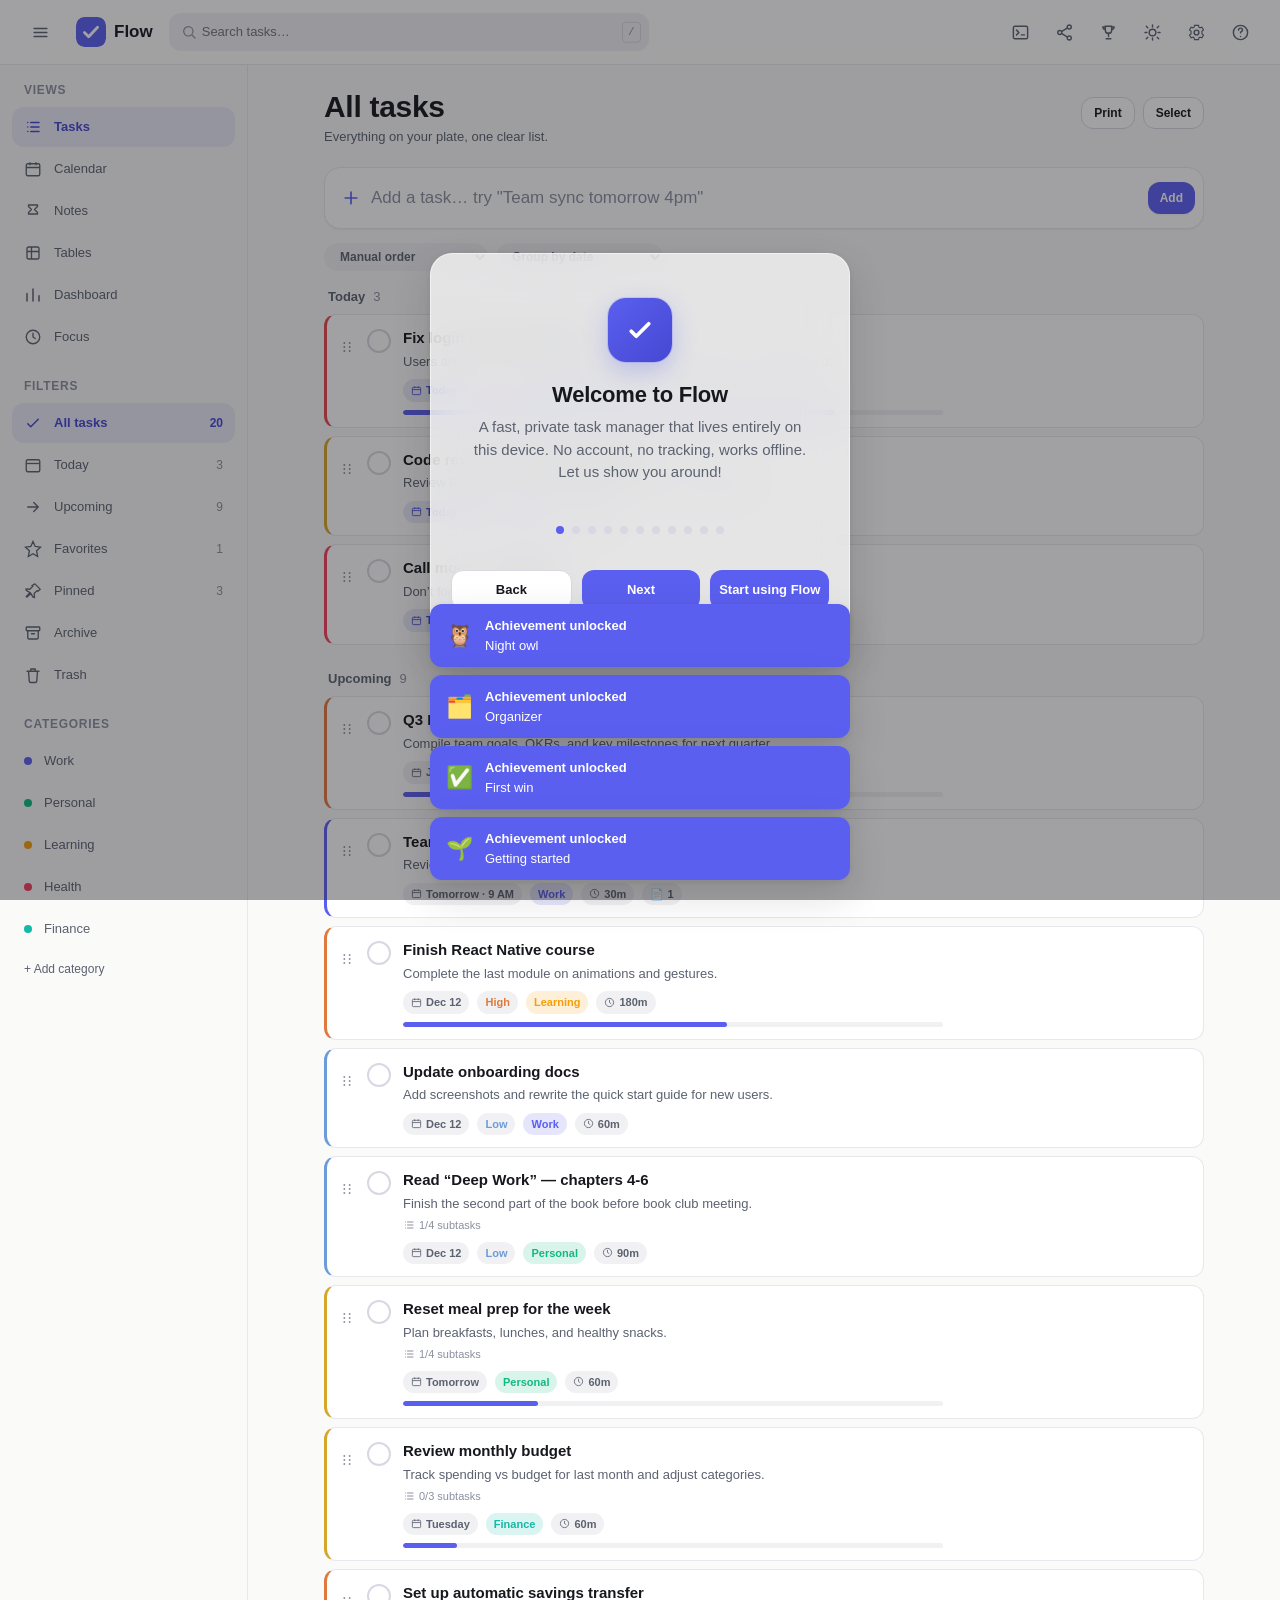
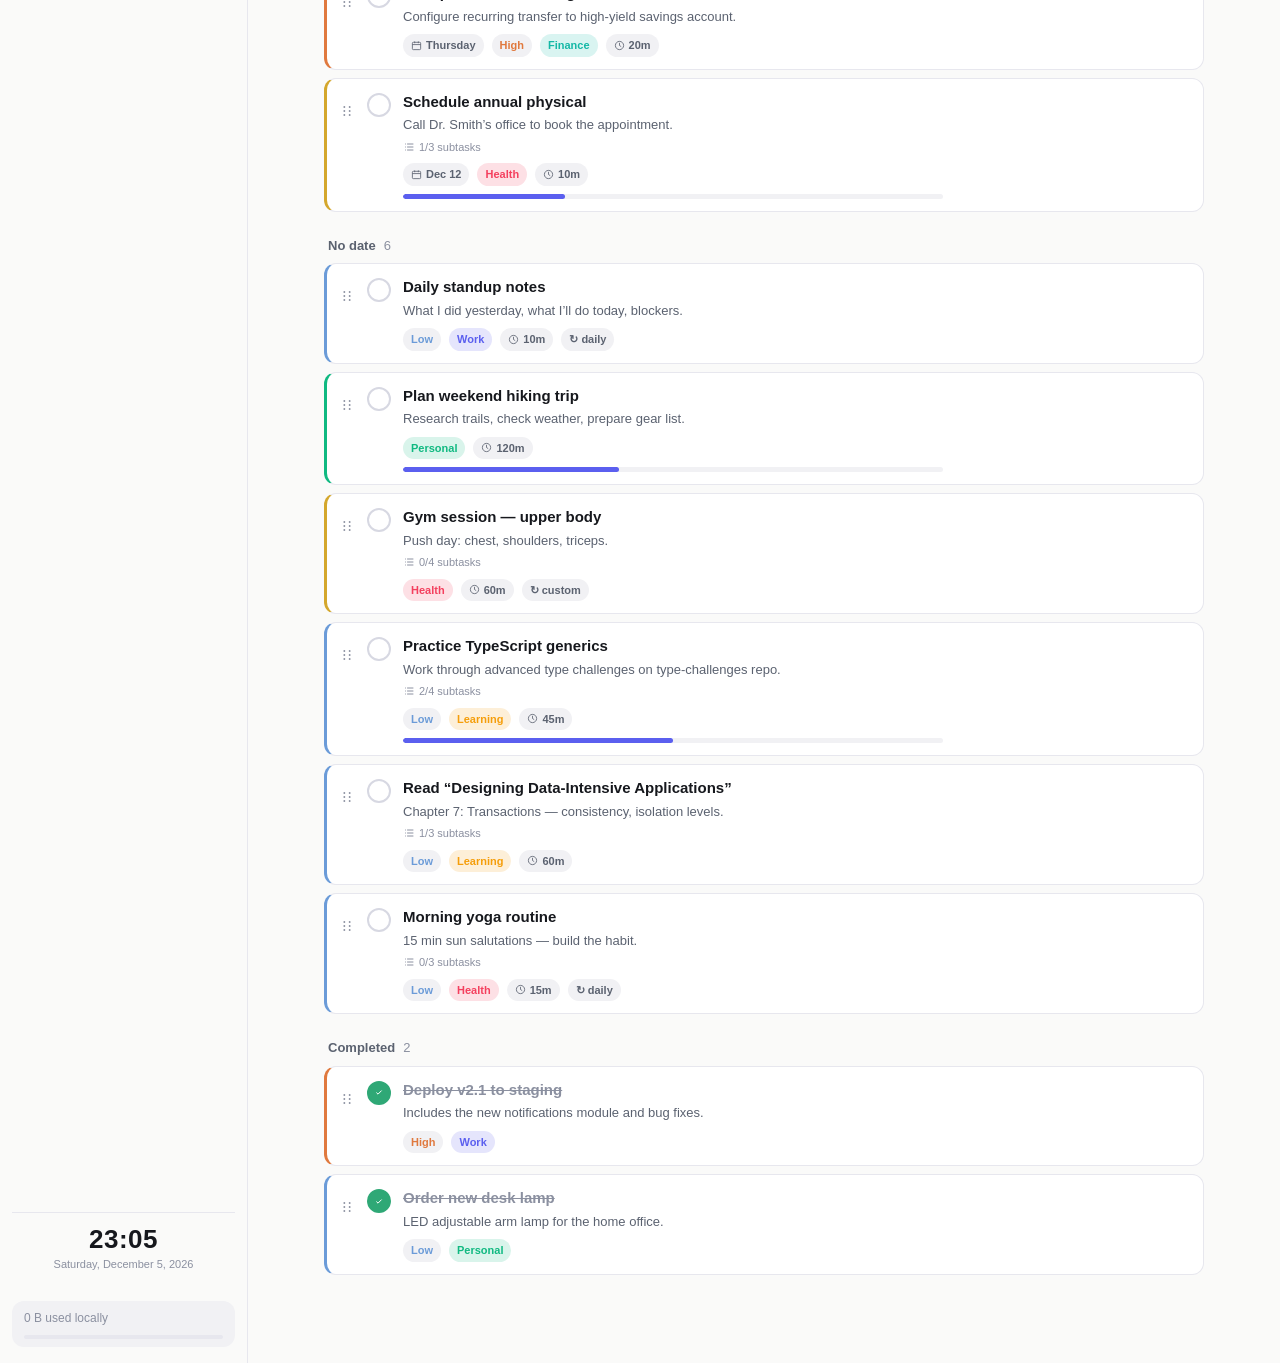
==== index.html @ 50b72130 "Add files via upload" ====
<!DOCTYPE html>
<html lang="en">
<head>
<meta charset="UTF-8">
<meta name="viewport" content="width=device-width, initial-scale=1, viewport-fit=cover">
<title>Flow — Free Task Manager, Calendar &amp; Focus Timer (PWA)</title>
<meta name="description" content="Flow is a free, fast, offline-first to-do list with calendar, Pomodoro focus timer, and productivity analytics. No sign-up, no ads, no tracking — runs entirely in your browser.">
<meta name="keywords" content="to-do list, task manager, productivity app, PWA, offline todo app, calendar app, pomodoro timer, free todo list, task tracker">
<meta name="author" content="Flow">
<meta name="robots" content="index, follow">
<meta name="color-scheme" content="light dark">

<!-- Update these three to your real GitHub Pages URL after deploying -->
<link rel="canonical" href="https://your-username.github.io/flow-todo-app/">
<meta property="og:type" content="website">
<meta property="og:title" content="Flow — Free Task Manager, Calendar &amp; Focus Timer">
<meta property="og:description" content="A free, offline-first to-do list with calendar, focus timer, and analytics. No sign-up, no ads.">
<meta property="og:image" content="https://your-username.github.io/flow-todo-app/icons/og-image.png">
<meta property="og:url" content="https://your-username.github.io/flow-todo-app/">
<meta property="og:site_name" content="Flow">
<meta name="twitter:card" content="summary_large_image">
<meta name="twitter:title" content="Flow — Free Task Manager, Calendar &amp; Focus Timer">
<meta name="twitter:description" content="A free, offline-first to-do list with calendar, focus timer, and analytics. No sign-up, no ads.">
<meta name="twitter:image" content="https://your-username.github.io/flow-todo-app/icons/og-image.png">

<meta name="theme-color" content="#fafaf9">
<link rel="manifest" href="manifest.json">
<link rel="icon" href="icons/favicon.svg" type="image/svg+xml">
<link rel="icon" href="icons/favicon.ico" sizes="any">
<link rel="apple-touch-icon" href="icons/apple-touch-icon.png">
<meta name="apple-mobile-web-app-capable" content="yes">
<meta name="apple-mobile-web-app-status-bar-style" content="default">
<meta name="apple-mobile-web-app-title" content="Flow">
<meta name="mobile-web-app-capable" content="yes">

<script type="application/ld+json">
{
  "@context": "https://schema.org",
  "@type": "SoftwareApplication",
  "name": "Flow",
  "applicationCategory": "ProductivityApplication",
  "operatingSystem": "Any (runs in any modern web browser)",
  "offers": { "@type": "Offer", "price": "0", "priceCurrency": "USD" },
  "description": "A free, offline-first to-do list and productivity app with calendar, Pomodoro focus timer, and analytics dashboard."
}
</script>

<link rel="stylesheet" href="css/variables.css">
<link rel="stylesheet" href="css/base.css">
<link rel="stylesheet" href="css/layout.css">
<link rel="stylesheet" href="css/components.css">
<link rel="stylesheet" href="css/animations.css">
<link rel="stylesheet" href="css/calendar.css">
<link rel="stylesheet" href="css/pomodoro.css">
<link rel="stylesheet" href="css/dashboard.css">
<link rel="stylesheet" href="css/print.css">
<link rel="stylesheet" href="css/notes.css">
<link rel="stylesheet" href="css/tables.css">
</head>
<body>
<a href="#mainContent" class="skip-link">Skip to content</a>
<div id="ariaLiveRegion" class="sr-only" aria-live="polite" aria-atomic="true"></div>
<div id="confettiLayer" class="confetti-layer" aria-hidden="true"></div>

<!-- ============ Welcome screen (first run only) ============ -->
<div id="welcomeScreen" class="modal-overlay" hidden style="align-items:center;">
  <div class="modal modal--sm pop-in" role="dialog" aria-modal="true" aria-labelledby="welcomeTitle">
    <div class="modal__body" style="text-align:center;padding-top:44px;padding-bottom:36px;">
      <div id="tourStepContent">
        <div style="width:64px;height:64px;border-radius:18px;background:linear-gradient(135deg,var(--accent-500),var(--accent-600));margin:0 auto 20px;display:flex;align-items:center;justify-content:center;box-shadow:var(--shadow-glow);">
          <svg width="30" height="30" viewBox="0 0 24 24" fill="none"><path d="M5 13l4 4L19 7" stroke="#fff" stroke-width="3" stroke-linecap="round" stroke-linejoin="round"/></svg>
        </div>
        <h1 id="tourTitle" style="font-size:22px;margin-bottom:8px;">Welcome to Flow</h1>
        <p id="tourDesc" class="text-secondary" style="margin-bottom:26px;max-width:340px;margin-left:auto;margin-right:auto;min-height:40px;">A fast, private task manager that lives entirely on this device — no account, no tracking, works offline.</p>
      </div>
      <div id="tourDots" style="display:flex;gap:8px;justify-content:center;margin-bottom:20px;"></div>
      <div style="display:flex;gap:10px;">
        <button id="tourPrevBtn" class="btn btn-secondary" hidden style="flex:1;">Back</button>
        <button id="tourNextBtn" class="btn btn-primary" style="flex:1;">Next</button>
        <button id="tourFinishBtn" class="btn btn-primary" hidden style="flex:1;">Start using Flow</button>
      </div>
    </div>
  </div>
</div>

<div class="app-shell">
  <header class="app-header">
    <button id="sidebarToggleBtn" class="btn-icon sidebar-toggle-btn" aria-label="Open menu">
      <svg viewBox="0 0 24 24" fill="none"><path d="M4 7h16M4 12h16M4 17h16" stroke="currentColor" stroke-width="2" stroke-linecap="round"/></svg>
    </button>
    <div class="app-header__brand">
      <svg class="app-header__brand-mark" viewBox="0 0 32 32" fill="none" aria-hidden="true">
        <defs><linearGradient id="brandGrad" x1="0" y1="0" x2="32" y2="32"><stop offset="0" stop-color="var(--accent-500)"/><stop offset="1" stop-color="var(--accent-600)"/></linearGradient></defs>
        <rect width="32" height="32" rx="9" fill="url(#brandGrad)"/>
        <path d="M9 16.5l4.5 4.5L23 11" stroke="#fff" stroke-width="3" stroke-linecap="round" stroke-linejoin="round"/>
      </svg>
      <span class="app-header__brand-name">Flow</span>
    </div>
    <div class="app-header__search">
      <svg viewBox="0 0 24 24" fill="none"><circle cx="11" cy="11" r="7" stroke="currentColor" stroke-width="1.8"/><path d="M21 21l-4.3-4.3" stroke="currentColor" stroke-width="1.8" stroke-linecap="round"/></svg>
      <input id="taskSearchInput" type="search" placeholder="Search tasks…" aria-label="Search tasks">
      <kbd>/</kbd>
    </div>
    <div class="app-header__actions">
      <button id="commandPaletteTrigger" class="btn-icon" aria-label="Command palette">
        <svg viewBox="0 0 24 24" fill="none"><rect x="3" y="4" width="18" height="16" rx="2" stroke="currentColor" stroke-width="1.8"/><path d="M7 9l3 3-3 3M13 15h4" stroke="currentColor" stroke-width="1.8" stroke-linecap="round" stroke-linejoin="round"/></svg>
      </button>
      <button id="shareTriggerBtn" class="btn-icon" aria-label="Share Flow">
        <svg viewBox="0 0 24 24" fill="none"><circle cx="18" cy="5" r="2.5" stroke="currentColor" stroke-width="1.8"/><circle cx="6" cy="12" r="2.5" stroke="currentColor" stroke-width="1.8"/><circle cx="18" cy="19" r="2.5" stroke="currentColor" stroke-width="1.8"/><path d="M8.2 10.8l7.6-4.6M8.2 13.2l7.6 4.6" stroke="currentColor" stroke-width="1.8"/></svg>
      </button>
      <button id="achievementsTriggerBtn" class="btn-icon" aria-label="Achievements">
        <svg viewBox="0 0 24 24" fill="none"><path d="M8 4h8v5a4 4 0 01-8 0V4z" stroke="currentColor" stroke-width="1.8"/><path d="M8 5H5a3 3 0 003 3M16 5h3a3 3 0 01-3 3M9 20h6M12 13v4" stroke="currentColor" stroke-width="1.8" stroke-linecap="round"/></svg>
      </button>
      <button id="themeToggleBtn" class="btn-icon" aria-label="Toggle theme">
        <svg viewBox="0 0 24 24" fill="none"><circle cx="12" cy="12" r="4.2" stroke="currentColor" stroke-width="1.8"/><path d="M12 2.5v2.5M12 19v2.5M4.2 4.2l1.8 1.8M18 18l1.8 1.8M2.5 12H5M19 12h2.5M4.2 19.8L6 18M18 6l1.8-1.8" stroke="currentColor" stroke-width="1.8" stroke-linecap="round"/></svg>
      </button>
      <button id="settingsTriggerBtn" class="btn-icon" aria-label="Settings">
        <svg viewBox="0 0 24 24" fill="none"><circle cx="12" cy="12" r="3" stroke="currentColor" stroke-width="1.8"/><path d="M19 12a7 7 0 00-.2-1.6l2-1.6-2-3.4-2.4.7a7 7 0 00-1.4-.8L14.6 3H9.4l-.4 2.3a7 7 0 00-1.4.8l-2.4-.7-2 3.4 2 1.6a7 7 0 000 3.2l-2 1.6 2 3.4 2.4-.7c.4.3.9.6 1.4.8l.4 2.3h5.2l.4-2.3c.5-.2 1-.5 1.4-.8l2.4.7 2-3.4-2-1.6c.1-.5.2-1 .2-1.6z" stroke="currentColor" stroke-width="1.4"/></svg>
      </button>
      <button id="helpTriggerBtn" class="btn-icon" aria-label="Help">
        <svg viewBox="0 0 24 24" fill="none"><circle cx="12" cy="12" r="9" stroke="currentColor" stroke-width="1.8"/><path d="M9.5 9a2.5 2.5 0 015 0c0 1.5-2.5 1.8-2.5 3.5M12 17h.01" stroke="currentColor" stroke-width="1.8" stroke-linecap="round"/></svg>
      </button>
    </div>
  </header>

  <div class="app-body">
    <div id="sidebarScrim" class="sidebar-scrim"></div>
    <aside id="appSidebar" class="app-sidebar" aria-label="Main navigation">
      <div>
        <div class="sidebar-section__title">Views</div>
        <nav class="sidebar-nav">
          <button class="sidebar-link is-active" data-view="tasks"><svg viewBox="0 0 24 24" fill="none"><path d="M9 6h11M9 12h11M9 18h11M5 6h.01M5 12h.01M5 18h.01" stroke="currentColor" stroke-width="2" stroke-linecap="round"/></svg>Tasks</button>
          <button class="sidebar-link" data-view="calendar"><svg viewBox="0 0 24 24" fill="none"><rect x="3" y="5" width="18" height="16" rx="2" stroke="currentColor" stroke-width="1.8"/><path d="M8 3v4M16 3v4M3 10h18" stroke="currentColor" stroke-width="1.8"/></svg>Calendar</button>
          <button class="sidebar-link" data-view="notes"><svg viewBox="0 0 24 24" fill="none"><path d="M6 4h12v2l-4 4 4 4v2H6v-2l4-4-4-4V4z" stroke="currentColor" stroke-width="1.8" stroke-linecap="round" stroke-linejoin="round"/></svg>Notes</button>
          <button class="sidebar-link" data-view="tables"><svg viewBox="0 0 24 24" fill="none"><rect x="4" y="4" width="16" height="16" rx="2" stroke="currentColor" stroke-width="1.8"/><path d="M4 10h16M10 4v16" stroke="currentColor" stroke-width="1.8"/></svg>Tables</button>
          <button class="sidebar-link" data-view="dashboard"><svg viewBox="0 0 24 24" fill="none"><path d="M4 20V10M12 20V4M20 20v-7" stroke="currentColor" stroke-width="2" stroke-linecap="round"/></svg>Dashboard</button>
          <button class="sidebar-link" data-view="focus"><svg viewBox="0 0 24 24" fill="none"><circle cx="12" cy="12" r="9" stroke="currentColor" stroke-width="1.8"/><path d="M12 7v5l3 2" stroke="currentColor" stroke-width="1.8" stroke-linecap="round"/></svg>Focus</button>
        </nav>
      </div>
      <div>
        <div class="sidebar-section__title">Filters</div>
        <nav class="sidebar-nav">
          <button class="sidebar-link is-active" data-filter="all"><svg viewBox="0 0 24 24" fill="none"><path d="M5 13l4 4L19 7" stroke="currentColor" stroke-width="2" stroke-linecap="round" stroke-linejoin="round"/></svg>All tasks<span class="count"></span></button>
          <button class="sidebar-link" data-filter="today"><svg viewBox="0 0 24 24" fill="none"><rect x="3" y="5" width="18" height="16" rx="2" stroke="currentColor" stroke-width="1.8"/><path d="M3 10h18" stroke="currentColor" stroke-width="1.8"/></svg>Today<span class="count"></span></button>
          <button class="sidebar-link" data-filter="upcoming"><svg viewBox="0 0 24 24" fill="none"><path d="M5 12h14M13 6l6 6-6 6" stroke="currentColor" stroke-width="1.8" stroke-linecap="round" stroke-linejoin="round"/></svg>Upcoming<span class="count"></span></button>
          <button class="sidebar-link" data-filter="favorites"><svg viewBox="0 0 24 24" fill="none" stroke="currentColor" stroke-width="1.8"><path d="M12 2l2.9 6.6L22 9.6l-5.2 4.8L18.2 22 12 18.3 5.8 22 7.2 14.4 2 9.6l7.1-1z"/></svg>Favorites<span class="count"></span></button>
          <button class="sidebar-link" data-filter="pinned"><svg viewBox="0 0 24 24" fill="none" stroke="currentColor" stroke-width="1.8"><path d="M14.5 2.5l7 7-3 3-1-1-4 4 .5 5-2-.3-3-5-5 5-1-1 5-5-5-3-.3-2 5 .5 4-4-1-1z"/></svg>Pinned<span class="count"></span></button>
          <button class="sidebar-link" data-filter="archive"><svg viewBox="0 0 24 24" fill="none"><rect x="3" y="4" width="18" height="5" rx="1" stroke="currentColor" stroke-width="1.8"/><path d="M5 9v9a2 2 0 002 2h10a2 2 0 002-2V9M10 13h4" stroke="currentColor" stroke-width="1.8" stroke-linecap="round"/></svg>Archive<span class="count"></span></button>
          <button class="sidebar-link" data-filter="trash"><svg viewBox="0 0 24 24" fill="none"><path d="M4 7h16M9 7V4h6v3M6 7l1 13a2 2 0 002 2h6a2 2 0 002-2l1-13" stroke="currentColor" stroke-width="1.8" stroke-linecap="round" stroke-linejoin="round"/></svg>Trash<span class="count"></span></button>
        </nav>
      </div>
      <div>
        <div class="sidebar-section__title">Categories</div>
        <nav id="sidebarCategoryList" class="sidebar-nav"></nav>
        <button id="sidebarAddCategoryBtn" class="sidebar-link sidebar-link--add" style="font-size:12px;gap:4px;justify-content:center;" type="button">+ Add category</button>
      </div>
      <div class="sidebar-datetime">
        <div class="sidebar-datetime__time" id="sidebarClock">00:00</div>
        <div class="sidebar-datetime__date" id="sidebarDate">Loading…</div>
      </div>
      <div class="sidebar-storage">
        <div id="sidebarStorageLabel">0 KB used locally</div>
        <div class="sidebar-storage__bar"><span id="sidebarStorageBar" style="width:0%"></span></div>
      </div>
    </aside>

    <main id="mainContent" class="app-main">
      <section id="view-tasks" class="view">
        <div class="view-header">
          <div><h1 id="tasksViewTitle">All tasks</h1><p>Everything on your plate, one clear list.</p></div>
          <div class="flex-row">
            <button id="printBtn" class="btn btn-secondary btn-sm">Print</button>
            <button id="selectModeBtn" class="btn btn-secondary btn-sm">Select</button>
          </div>
        </div>

        <div class="quick-add">
          <svg class="quick-add__icon" viewBox="0 0 24 24" fill="none"><path d="M12 5v14M5 12h14" stroke="currentColor" stroke-width="2" stroke-linecap="round"/></svg>
          <input id="quickAddInput" type="text" placeholder='Add a task… try "Team sync tomorrow 4pm"' aria-label="Quick add a task">
          <button id="quickAddBtn" class="btn btn-primary btn-sm">Add</button>
        </div>
        <div id="quickAddHint" class="quick-add-hint" aria-live="polite"></div>

        <div id="bulkBar" class="bulk-bar" hidden>
          <span id="bulkCount">0 selected</span>
          <button id="bulkCompleteBtn" class="btn-ghost btn-sm">Complete</button>
          <select id="bulkMoveSelect" class="select-native" aria-label="Move selected to category"><option value="">Move to…</option></select>
          <button id="bulkDeleteBtn" class="btn-ghost btn-sm">Delete</button>
          <button id="bulkCancelBtn" class="btn-ghost btn-sm" style="margin-left:auto;">Cancel</button>
        </div>

        <div class="toolbar">
          <select id="sortSelect" class="select-native" aria-label="Sort tasks">
            <option value="manual">Manual order</option>
            <option value="date">Due date</option>
            <option value="name">Name</option>
            <option value="priority">Priority</option>
            <option value="progress">Progress</option>
            <option value="category">Category</option>
            <option value="created">Recently created</option>
            <option value="modified">Recently modified</option>
          </select>
          <select id="groupBySelect" class="select-native" aria-label="Group tasks">
            <option value="date">Group by date</option>
            <option value="category">Group by category</option>
          </select>
        </div>

        <div id="taskListContainer" aria-live="polite"></div>
      </section>

      <section id="view-calendar" class="view" hidden data-print-title="Calendar">
        <div class="view-header"><div><h1>Calendar</h1><p>Click any day to add a task, or drag a task to reschedule it.</p></div></div>
        <div class="cal-toolbar">
          <div class="flex-row cal-nav">
            <button id="calPrevBtn" class="btn-icon" aria-label="Previous"><svg viewBox="0 0 24 24" fill="none"><path d="M15 6l-6 6 6 6" stroke="currentColor" stroke-width="2" stroke-linecap="round" stroke-linejoin="round"/></svg></button>
            <button id="calTodayBtn" class="btn btn-secondary btn-sm">Today</button>
            <button id="calNextBtn" class="btn-icon" aria-label="Next"><svg viewBox="0 0 24 24" fill="none"><path d="M9 6l6 6-6 6" stroke="currentColor" stroke-width="2" stroke-linecap="round" stroke-linejoin="round"/></svg></button>
          </div>
          <div id="calToolbarTitle" class="cal-toolbar__title"></div>
          <div class="tabs" role="tablist" aria-label="Calendar view" style="margin-left:auto;">
            <button class="tab-btn is-active" data-cal-mode="month" role="tab">Month</button>
            <button class="tab-btn" data-cal-mode="week" role="tab">Week</button>
            <button class="tab-btn" data-cal-mode="agenda" role="tab">Agenda</button>
          </div>
        </div>
        <div id="calendarGrid"></div>
      </section>

      <section id="view-dashboard" class="view" hidden data-print-title="Dashboard">
        <div class="view-header"><div><h1>Dashboard</h1><p>Your productivity, at a glance.</p></div></div>
        <div class="streak-card">
          <svg class="streak-card__flame" viewBox="0 0 24 24" fill="none" stroke="#fff" stroke-width="1.6"><path d="M12 2s5 5 5 10a5 5 0 01-10 0c0-2 1-3 2-4 0 1 1 2 2 1-1-3 0-5 1-7z"/></svg>
          <div><div id="streakCurrentValue" class="streak-card__value">0</div><div class="streak-card__label">day streak</div></div>
          <div class="streak-card__best">Best<strong id="streakBestValue">0</strong></div>
        </div>
        <div id="quoteCard" class="quote-card"></div>
        <details style="margin-bottom:20px;">
          <summary style="cursor:pointer;font-size:13px;font-weight:700;color:var(--color-text-secondary);">My favorite quotes</summary>
          <div id="quoteFavoritesList" style="margin-top:10px;"></div>
        </details>
        <div id="statGrid" class="stat-grid"></div>
        <div class="dash-grid">
          <div>
            <div class="chart-card"><div class="chart-card__head"><h3>This week</h3></div><div id="weeklyBarChart" class="bar-chart"></div></div>
            <div class="chart-card"><div class="chart-card__head"><h3>Priority breakdown</h3></div><div id="priorityBars"></div></div>
          </div>
          <div>
            <div class="chart-card"><div class="chart-card__head"><h3>By category</h3></div><div id="categoryDonutWrap" class="donut-wrap"></div></div>
          </div>
        </div>
      </section>

      <section id="view-notes" class="view" hidden data-print-title="Notes">
        <div class="view-header">
          <div><h1>Notes</h1><p>Write freely, format your thoughts.</p></div>
          <button id="notesAddBtn" class="btn btn-primary btn-sm"><svg viewBox="0 0 24 24" fill="none" width="14" height="14"><path d="M12 5v14M5 12h14" stroke="currentColor" stroke-width="2.4" stroke-linecap="round"/></svg> Add note</button>
        </div>
        <div class="notes-mobile-bar">
          <button id="notesBackBtn"><svg viewBox="0 0 24 24" fill="none"><path d="M15 6l-6 6 6 6" stroke="currentColor" stroke-width="2" stroke-linecap="round" stroke-linejoin="round"/></svg> All notes</button>
        </div>
        <div id="notesContainer" class="notes-layout">
          <div id="notesList" class="notes-list"></div>
          <div id="notesEditor" class="notes-editor"></div>
          <div id="notesEmpty" class="notes-empty">
            <svg viewBox="0 0 24 24" fill="none"><path d="M6 4h12v2l-4 4 4 4v2H6v-2l4-4-4-4V4z" stroke="currentColor" stroke-width="1.8" stroke-linecap="round" stroke-linejoin="round"/></svg>
            <h3>No notes yet</h3>
            <p>Tap the Add note button to create your first note.</p>
          </div>
        </div>
      </section>

      <section id="view-tables" class="view" hidden data-print-title="Tables">
        <div class="view-header">
          <div><h1>Tables</h1><p>Organize data in editable tables.</p></div>
          <button id="tablesAddBtn" class="btn btn-primary btn-sm"><svg viewBox="0 0 24 24" fill="none" width="14" height="14"><path d="M12 5v14M5 12h14" stroke="currentColor" stroke-width="2.4" stroke-linecap="round"/></svg> Add table</button>
        </div>
        <div class="tables-mobile-bar">
          <button id="tablesBackBtn"><svg viewBox="0 0 24 24" fill="none"><path d="M15 6l-6 6 6 6" stroke="currentColor" stroke-width="2" stroke-linecap="round" stroke-linejoin="round"/></svg> All tables</button>
        </div>
        <div id="tablesContainer" class="tables-layout">
          <div id="tablesList" class="tables-list"></div>
          <div id="tablesEditor" class="tables-editor"></div>
          <div id="tablesEmpty" class="tables-empty">
            <svg viewBox="0 0 24 24" fill="none"><rect x="4" y="4" width="16" height="16" rx="2" stroke="currentColor" stroke-width="1.8"/><path d="M4 10h16M10 4v16" stroke="currentColor" stroke-width="1.8"/></svg>
            <h3>No tables yet</h3>
            <p>Tap the Add table button to create your first table.</p>
          </div>
        </div>
      </section>

      <section id="view-focus" class="view" hidden data-print-title="Focus timer">
        <div class="view-header">
          <div><h1>Focus timer</h1><p>Deep work, then a proper break.</p></div>
          <button id="focusFullscreenBtn" class="btn btn-secondary btn-sm">Distraction-free</button>
        </div>
        <div class="focus-layout">
          <div class="focus-mode-tabs" id="focusSessionDots" style="display:flex;"></div>
          <div id="focusRingWrap" class="focus-ring-wrap">
            <svg viewBox="0 0 200 200">
              <circle id="focusRingTrack" class="focus-ring-track" cx="100" cy="100" r="90"/>
              <circle id="focusRingProgress" class="focus-ring-progress" cx="100" cy="100" r="90"/>
            </svg>
            <div class="focus-ring-center">
              <div id="timerDigits" class="timer-digits num">25:00</div>
              <div id="timerLabel" class="timer-label">Focus</div>
            </div>
          </div>
          <div class="focus-controls">
            <button id="timerResetBtn" class="btn-icon" aria-label="Reset timer"><svg viewBox="0 0 24 24" fill="none"><path d="M4 12a8 8 0 0114-5.3M20 12a8 8 0 01-14 5.3" stroke="currentColor" stroke-width="1.8" stroke-linecap="round"/><path d="M18 3v4h-4M6 21v-4h4" stroke="currentColor" stroke-width="1.8" stroke-linecap="round" stroke-linejoin="round"/></svg></button>
            <button id="timerToggleBtn" class="btn-icon btn-icon--primary" aria-label="Start timer"><svg viewBox="0 0 24 24" fill="currentColor"><path d="M8 5v14l11-7z"/></svg></button>
            <button id="timerSkipBtn" class="btn-icon" aria-label="Skip to next"><svg viewBox="0 0 24 24" fill="none"><path d="M6 5l10 7-10 7V5zM18 5v14" stroke="currentColor" stroke-width="1.8" stroke-linejoin="round"/></svg></button>
          </div>
          <select id="focusTaskLinkSelect" class="select-native" aria-label="Link focus session to a task" style="max-width:280px;"></select>
          <p id="focusCurrentTask" class="focus-current-task"></p>
          <div class="focus-stats-grid">
            <div class="focus-stat"><div id="focusStatToday" class="num">0m</div><div class="label">TODAY</div></div>
            <div class="focus-stat"><div id="focusStatWeek" class="num">0m</div><div class="label">THIS WEEK</div></div>
            <div class="focus-stat"><div id="focusStatMonth" class="num">0m</div><div class="label">THIS MONTH</div></div>
          </div>

          <div class="focus-daily-goal">
            <div class="focus-daily-goal__header">
              <span>Today's focus goal</span>
              <span id="focusDailyGoalText" class="num">0m / 2h</span>
            </div>
            <div class="focus-daily-goal__track">
              <div id="focusDailyGoalFill" class="focus-daily-goal__fill" style="width:0%"></div>
            </div>
          </div>

          <div id="focusRecentSessions" class="focus-recent-sessions">
            <div class="focus-recent-sessions__title">Recent sessions</div>
          </div>
        </div>
      </section>
    </main>
  </div>

  <nav class="mobile-tabbar" aria-label="Primary">
    <div class="mobile-tabbar__list">
      <button class="mobile-tabbar__btn is-active" data-view="tasks"><svg viewBox="0 0 24 24" fill="none"><path d="M9 6h11M9 12h11M9 18h11M5 6h.01M5 12h.01M5 18h.01" stroke="currentColor" stroke-width="2" stroke-linecap="round"/></svg>Tasks</button>
      <button class="mobile-tabbar__btn" data-view="calendar"><svg viewBox="0 0 24 24" fill="none"><rect x="3" y="5" width="18" height="16" rx="2" stroke="currentColor" stroke-width="1.8"/><path d="M8 3v4M16 3v4M3 10h18" stroke="currentColor" stroke-width="1.8"/></svg>Calendar</button>
      <button class="mobile-tabbar__btn" data-view="notes"><svg viewBox="0 0 24 24" fill="none"><path d="M6 4h12v2l-4 4 4 4v2H6v-2l4-4-4-4V4z" stroke="currentColor" stroke-width="1.8" stroke-linecap="round" stroke-linejoin="round"/></svg>Notes</button>
      <button class="mobile-tabbar__btn" data-view="tables"><svg viewBox="0 0 24 24" fill="none"><rect x="4" y="4" width="16" height="16" rx="2" stroke="currentColor" stroke-width="1.8"/><path d="M4 10h16M10 4v16" stroke="currentColor" stroke-width="1.8"/></svg>Tables</button>
      <button class="mobile-tabbar__btn" data-view="focus"><svg viewBox="0 0 24 24" fill="none"><circle cx="12" cy="12" r="9" stroke="currentColor" stroke-width="1.8"/><path d="M12 7v5l3 2" stroke="currentColor" stroke-width="1.8" stroke-linecap="round"/></svg>Focus</button>
      <button class="mobile-tabbar__btn" data-view="dashboard"><svg viewBox="0 0 24 24" fill="none"><path d="M4 20V10M12 20V4M20 20v-7" stroke="currentColor" stroke-width="2" stroke-linecap="round"/></svg>Stats</button>
    </div>
  </nav>
</div>

<button id="addTaskFab" class="btn btn-primary fab" aria-label="Add task">
  <svg width="24" height="24" viewBox="0 0 24 24" fill="none"><path d="M12 5v14M5 12h14" stroke="currentColor" stroke-width="2.4" stroke-linecap="round"/></svg>
</button>

<!-- ============ Task add/edit modal ============ -->
<div id="taskModal" class="modal-overlay" aria-hidden="true">
  <div class="modal modal--lg" role="dialog" aria-modal="true" aria-labelledby="taskModalTitle">
    <div class="modal__handle"></div>
    <div class="modal__header">
      <h2 id="taskModalTitle">New task</h2>
      <div style="display:flex;gap:4px;align-items:center;">
        <button id="taskGoNoteBtn" class="btn btn-ghost btn-sm" hidden title="Go to linked note" style="gap:4px;"><svg viewBox="0 0 24 24" fill="none" width="14" height="14"><path d="M10 6H6a2 2 0 00-2 2v10a2 2 0 002 2h10a2 2 0 002-2v-4M14 4h6v6M10 14l10-10" stroke="currentColor" stroke-width="1.8" stroke-linecap="round" stroke-linejoin="round"/></svg> Note</button>
        <button id="taskPreviewBtn" class="btn btn-ghost btn-sm" title="Preview task" style="gap:4px;"><svg viewBox="0 0 24 24" fill="none" width="14" height="14"><path d="M4 12s1.5-6 8-6 8 6 8 6-1.5 6-8 6-8-6-8-6z" stroke="currentColor" stroke-width="1.8"/><circle cx="12" cy="12" r="2.5" stroke="currentColor" stroke-width="1.8"/></svg> Preview</button>
        <button id="taskModalCloseBtn" class="btn-icon" aria-label="Close"><svg viewBox="0 0 24 24" fill="none"><path d="M6 6l12 12M18 6L6 18" stroke="currentColor" stroke-width="2.2" stroke-linecap="round"/></svg></button>
      </div>
    </div>
    <div class="modal__body">
      <div class="task-preview-panel" id="taskPreviewPanel" hidden>
        <div class="task-preview-panel__header">
          <span class="task-preview-panel__title" id="taskPreviewPanelTitle"></span>
          <button type="button" class="btn btn-ghost btn-sm" id="taskPreviewBackBtn" style="gap:4px;"><svg viewBox="0 0 24 24" fill="none" width="14" height="14"><path d="M19 12H5M12 19l-7-7 7-7" stroke="currentColor" stroke-width="1.8" stroke-linecap="round" stroke-linejoin="round"/></svg> Back to edit</button>
        </div>
        <div class="task-preview-panel__body" id="taskPreviewPanelBody"></div>
      </div>
      <div class="task-modal-fields" id="taskModalFields">
      <div class="field">
        <label for="taskTitleInput">Title</label>
        <input id="taskTitleInput" class="input" type="text" placeholder="What needs doing?">
      </div>
      <div class="field">
        <label for="taskDescInput">Description</label>
        <textarea id="taskDescInput" class="textarea" placeholder="Optional short description" style="min-height:56px;"></textarea>
      </div>
      <div class="field">
        <label>Priority</label>
        <div class="priority-picker">
          <button type="button" class="priority-pill" data-p="low">Low</button>
          <button type="button" class="priority-pill is-selected" data-p="medium">Medium</button>
          <button type="button" class="priority-pill" data-p="high">High</button>
          <button type="button" class="priority-pill" data-p="urgent">Urgent</button>
        </div>
      </div>
      <div class="field-row">
        <div class="field"><label for="taskDueDateInput">Due date</label><input id="taskDueDateInput" class="input" type="date"></div>
        <div class="field"><label for="taskDueTimeInput">Due time</label><input id="taskDueTimeInput" class="input" type="time"></div>
      </div>
      <div class="field-row">
        <div class="field"><label for="taskCategorySelect">Category</label><select id="taskCategorySelect" class="select"></select></div>
        <div class="field"><label for="taskDurationInput">Est. duration (min)</label><input id="taskDurationInput" class="input" type="number" min="0" step="5" placeholder="30"></div>
      </div>
      <div class="field">
        <label for="taskTagsInput">Tags <span class="text-tertiary">(comma separated)</span></label>
        <input id="taskTagsInput" class="input" type="text" placeholder="urgent, client-x">
      </div>
      <div class="field">
        <label for="taskProgressInput">Progress <span id="taskProgressValue" class="num">0%</span></label>
        <input id="taskProgressInput" type="range" min="0" max="100" step="5" value="0">
      </div>
      <div class="field">
        <label>Color tag <span class="text-tertiary">(overrides priority color on the card)</span></label>
        <div class="swatch-row">
          <button type="button" class="swatch is-selected" data-color="" aria-label="No color" style="background:var(--color-surface-sunken);border:1px solid var(--color-border-strong);"></button>
          <button type="button" class="swatch" data-color="#5b5fef" aria-label="Indigo" style="background:#5b5fef;"></button>
          <button type="button" class="swatch" data-color="#3b82f6" aria-label="Blue" style="background:#3b82f6;"></button>
          <button type="button" class="swatch" data-color="#10b981" aria-label="Emerald" style="background:#10b981;"></button>
          <button type="button" class="swatch" data-color="#f59e0b" aria-label="Amber" style="background:#f59e0b;"></button>
          <button type="button" class="swatch" data-color="#f43f5e" aria-label="Rose" style="background:#f43f5e;"></button>
          <button type="button" class="swatch" data-color="#8b5cf6" aria-label="Violet" style="background:#8b5cf6;"></button>
        </div>
      </div>
      <div class="field">
        <label for="taskDependsSelect">Depends on <span class="text-tertiary">(blocks nothing yet, just tracked)</span></label>
        <select id="taskDependsSelect" class="select"></select>
      </div>
      <div class="field">
        <label for="taskRecurrenceSelect">Repeat</label>
        <select id="taskRecurrenceSelect" class="select">
          <option value="none">Does not repeat</option>
          <option value="daily">Daily</option>
          <option value="weekly">Weekly</option>
          <option value="monthly">Monthly</option>
          <option value="custom">Custom days</option>
        </select>
        <div id="taskRecurrenceCustomDays" class="flex-row" hidden style="flex-wrap:wrap;margin-top:10px;gap:12px;">
          <label class="checkbox-row"><input type="checkbox" value="1">Mon</label>
          <label class="checkbox-row"><input type="checkbox" value="2">Tue</label>
          <label class="checkbox-row"><input type="checkbox" value="3">Wed</label>
          <label class="checkbox-row"><input type="checkbox" value="4">Thu</label>
          <label class="checkbox-row"><input type="checkbox" value="5">Fri</label>
          <label class="checkbox-row"><input type="checkbox" value="6">Sat</label>
          <label class="checkbox-row"><input type="checkbox" value="0">Sun</label>
        </div>
      </div>
      <div class="field">
        <label>Subtasks</label>
        <div id="subtaskList" class="subtask-list"></div>
        <button type="button" id="addSubtaskBtn" class="btn btn-secondary btn-sm" style="margin-top:8px;align-self:flex-start;">+ Add subtask</button>
      </div>
      <div class="field">
        <label for="taskNotesInput">Notes <span class="text-tertiary">(markdown: **bold**, *italic*, links, - lists)</span></label>
        <textarea id="taskNotesInput" class="textarea" placeholder="Longer notes go here…"></textarea>
      </div>
      <div class="field">
        <label>Linked notes</label>
        <div id="taskLinkedNotesList" class="linked-items"></div>
        <div class="flex-row" style="gap:6px;margin-top:6px;">
          <select id="taskLinkNoteSelect" class="select" style="flex:1;"><option value="">Link a note…</option></select>
          <button id="taskLinkNoteBtn" type="button" class="btn btn-secondary btn-sm">Link</button>
        </div>
      </div>
      <div class="field">
        <label>Attachments <span class="text-tertiary">(images or PDF, up to 3MB each)</span></label>
        <input id="attachmentFileInput" type="file" multiple accept="image/png,image/jpeg,image/gif,image/webp,image/svg+xml,application/pdf" hidden>
        <div id="attachmentGrid" class="attachment-grid"></div>
      </div>
      </div>
    </div>
    <div class="modal__footer">
          <button id="taskDeleteBtn" class="btn btn-danger modal__footer-left" hidden>Delete</button>
          <button id="taskArchiveBtn" class="btn btn-ghost modal__footer-left" hidden>Archive</button>
          <button id="taskTemplateBtn" class="btn btn-ghost">Save as template</button>
          <button id="taskCancelBtn" class="btn btn-secondary">Cancel</button>
          <button id="taskSaveBtn" class="btn btn-primary">Save task</button>
    </div>
  </div>
</div>

<!-- ============ Attachment preview modal ============ -->
<div id="attachmentPreviewModal" class="modal-overlay" aria-hidden="true">
  <div class="modal modal--sm" role="dialog" aria-modal="true" aria-labelledby="attachmentPreviewTitle">
    <div class="modal__header">
      <div><h2 id="attachmentPreviewTitle" style="font-size:15px;"></h2><p id="attachmentPreviewMeta" class="text-tertiary" style="font-size:12px;margin-top:2px;"></p></div>
      <button id="attachmentPreviewCloseBtn" class="btn-icon" aria-label="Close"><svg viewBox="0 0 24 24" fill="none"><path d="M6 6l12 12M18 6L6 18" stroke="currentColor" stroke-width="2.2" stroke-linecap="round"/></svg></button>
    </div>
    <div id="attachmentPreviewBody" class="modal__body"></div>
    <div class="modal__footer">
      <a id="attachmentDownloadBtn" class="btn btn-secondary" download>Download</a>
    </div>
  </div>
</div>

<!-- ============ Create table modal ============ -->
<div id="createTableModal" class="modal-overlay" aria-hidden="true">
  <div class="modal modal--sm" role="dialog" aria-modal="true" aria-labelledby="createTableTitle">
    <div class="modal__header">
      <h2 id="createTableTitle">Create table</h2>
      <button id="createTableCloseBtn" class="btn-icon" aria-label="Close"><svg viewBox="0 0 24 24" fill="none"><path d="M6 6l12 12M18 6L6 18" stroke="currentColor" stroke-width="2.2" stroke-linecap="round"/></svg></button>
    </div>
    <div class="modal__body">
      <div class="create-table-form">
        <div class="field">
          <label for="createTableNameInput">Table name</label>
          <input id="createTableNameInput" class="input" type="text" placeholder="My table">
        </div>
        <div class="field-row">
          <div class="field">
            <label for="createTableRowsInput">Rows</label>
            <input id="createTableRowsInput" class="input" type="number" min="1" max="50" value="3">
          </div>
          <div class="field">
            <label for="createTableColsInput">Columns</label>
            <input id="createTableColsInput" class="input" type="number" min="1" max="20" value="3">
          </div>
        </div>
        <div id="createTablePreview" class="create-table-preview"></div>
      </div>
    </div>
    <div class="modal__footer">
      <button id="createTableCancelBtn" class="btn btn-secondary">Cancel</button>
      <button id="createTableConfirmBtn" class="btn btn-primary">Create</button>
    </div>
  </div>
</div>

<!-- ============ Settings modal ============ -->
<div id="settingsModal" class="modal-overlay" aria-hidden="true">
  <div class="modal modal--lg" role="dialog" aria-modal="true" aria-labelledby="settingsModalTitleText">
    <div class="modal__header"><h2 id="settingsModalTitleText">Settings</h2><button id="settingsModalCloseBtn" class="btn-icon" aria-label="Close"><svg viewBox="0 0 24 24" fill="none"><path d="M6 6l12 12M18 6L6 18" stroke="currentColor" stroke-width="2.2" stroke-linecap="round"/></svg></button></div>
    <div class="modal__body">
      <div class="field"><label>Theme</label>
        <div class="tabs">
          <button type="button" class="tab-btn theme-option" data-theme="light">Light</button>
          <button type="button" class="tab-btn theme-option" data-theme="dark">Dark</button>
          <button type="button" class="tab-btn theme-option is-active" data-theme="auto">Auto</button>
        </div>
      </div>
      <div class="field"><label>Accent color</label>
        <div class="swatch-row">
          <button type="button" class="swatch is-selected" data-accent="indigo" aria-label="Indigo" style="background:#5b5fef;"></button>
          <button type="button" class="swatch" data-accent="blue" aria-label="Blue" style="background:#3b82f6;"></button>
          <button type="button" class="swatch" data-accent="emerald" aria-label="Emerald" style="background:#10b981;"></button>
          <button type="button" class="swatch" data-accent="rose" aria-label="Rose" style="background:#f43f5e;"></button>
          <button type="button" class="swatch" data-accent="amber" aria-label="Amber" style="background:#e08a1e;"></button>
          <button type="button" class="swatch" data-accent="teal" aria-label="Teal" style="background:#14b8a6;"></button>
          <button type="button" class="swatch" data-accent="violet" aria-label="Violet" style="background:#8b5cf6;"></button>
        </div>
      </div>
      <div class="field-row">
        <div class="field"><label>Text size</label><div class="tabs">
          <button type="button" class="tab-btn fontsize-option" data-size="sm">Small</button>
          <button type="button" class="tab-btn fontsize-option is-active" data-size="md">Medium</button>
          <button type="button" class="tab-btn fontsize-option" data-size="lg">Large</button>
        </div></div>
        <div class="field"><label>Density</label><div class="tabs">
          <button type="button" class="tab-btn density-option is-active" data-density="comfortable">Comfortable</button>
          <button type="button" class="tab-btn density-option" data-density="compact">Compact</button>
        </div></div>
      </div>
      <div class="checkbox-row"><label class="switch"><input type="checkbox" id="highContrastToggle"><span class="track"></span><span class="thumb"></span></label>High contrast</div>
      <div class="checkbox-row"><label class="switch"><input type="checkbox" id="reducedMotionToggle"><span class="track"></span><span class="thumb"></span></label>Reduce motion</div>
      <div class="checkbox-row"><label class="switch"><input type="checkbox" id="weekStartsMondayToggle" checked><span class="track"></span><span class="thumb"></span></label>Week starts on Monday</div>
      <div class="field"><label for="groupBySelectSettings">Default grouping</label><select id="groupBySelectSettings" class="select"><option value="date">By date</option><option value="category">By category</option></select></div>

      <hr class="divider">
      <h3 style="font-size:14px;margin-bottom:4px;">Sound</h3>
      <div class="checkbox-row"><label class="switch"><input type="checkbox" id="soundsEnabledToggle" checked><span class="track"></span><span class="thumb"></span></label>Sound effects</div>
      <div class="field"><label for="soundVolumeInput">Volume</label><input id="soundVolumeInput" type="range" min="0" max="1" step="0.05" value="0.5"></div>
      <button id="soundTestBtn" type="button" class="btn btn-secondary btn-sm" style="align-self:flex-start;">Test sound</button>

      <hr class="divider">
      <h3 style="font-size:14px;margin-bottom:4px;">Notifications</h3>
      <div class="flex-row" style="justify-content:space-between;"><span class="text-secondary" style="font-size:13px;">Browser permission</span><span id="notifPermissionBadge" class="badge badge-warning">Not enabled</span></div>
      <div class="checkbox-row"><label class="switch"><input type="checkbox" id="notifEnableToggle"><span class="track"></span><span class="thumb"></span></label>Enable due-task reminders</div>
      <div class="field-row">
        <div class="field"><label for="reminderMinutesSelect">Remind before due</label><select id="reminderMinutesSelect" class="select"><option value="5">5 min</option><option value="15">15 min</option><option value="30">30 min</option><option value="60">1 hour</option></select></div>
        <div class="field"><label for="dailyReminderTimeInput">Daily planning reminder</label><input id="dailyReminderTimeInput" type="time" class="input"></div>
      </div>

      <hr class="divider">
      <h3 style="font-size:14px;margin-bottom:4px;">Focus timer</h3>
      <div class="field-row">
        <div class="field"><label for="pomodoroFocusMinInput">Focus (min)</label><input id="pomodoroFocusMinInput" type="number" class="input" min="1"></div>
        <div class="field"><label for="pomodoroShortMinInput">Short break (min)</label><input id="pomodoroShortMinInput" type="number" class="input" min="1"></div>
      </div>
      <div class="field-row">
        <div class="field"><label for="pomodoroLongMinInput">Long break (min)</label><input id="pomodoroLongMinInput" type="number" class="input" min="1"></div>
        <div class="field"><label for="pomodoroSessionsInput">Sessions before long break</label><input id="pomodoroSessionsInput" type="number" class="input" min="1"></div>
      </div>
      <div class="checkbox-row"><label class="switch"><input type="checkbox" id="pomodoroAutoStartInput"><span class="track"></span><span class="thumb"></span></label>Auto-start next session</div>
      <div class="field"><label for="pomodoroGoalInput">Daily focus goal (min)</label><input id="pomodoroGoalInput" type="number" class="input" min="1"></div>
      <button id="pomodoroSaveSettingsBtn" type="button" class="btn btn-secondary btn-sm" style="align-self:flex-start;">Save focus timer settings</button>

      <hr class="divider">
      <div class="flex-row" style="justify-content:space-between;"><h3 style="font-size:14px;">Categories</h3><button id="addCategoryBtn" type="button" class="btn btn-secondary btn-sm">+ Add</button></div>
      <div id="categoryManagerList"></div>

      <hr class="divider">
      <h3 style="font-size:14px;margin-bottom:8px;">Import &amp; export</h3>
      <div class="flex-row" style="flex-wrap:wrap;">
        <button id="exportJsonBtn" type="button" class="btn btn-secondary btn-sm">Export JSON</button>
        <button id="exportCsvBtn" type="button" class="btn btn-secondary btn-sm">Export CSV</button>
        <button id="exportBackupBtn" type="button" class="btn btn-secondary btn-sm">Full backup</button>
      </div>
      <div class="flex-row" style="flex-wrap:wrap;margin-top:8px;">
        <label class="btn btn-secondary btn-sm">Import JSON<input id="importJsonInput" type="file" accept=".json" hidden></label>
        <label class="btn btn-secondary btn-sm">Import CSV<input id="importCsvInput" type="file" accept=".csv" hidden></label>
        <label class="btn btn-secondary btn-sm">Restore backup<input id="restoreBackupInput" type="file" accept=".json" hidden></label>
      </div>
      <button id="clearTrashBtn" type="button" class="btn btn-danger btn-sm" style="margin-top:14px;align-self:flex-start;">Empty trash</button>
    </div>
  </div>
</div>

<!-- ============ Help modal ============ -->
<div id="helpModal" class="modal-overlay" aria-hidden="true">
  <div class="modal modal--lg" role="dialog" aria-modal="true" aria-labelledby="helpModalTitleText">
    <div class="modal__header"><h2 id="helpModalTitleText">Help &amp; info</h2><button id="helpModalCloseBtn" class="btn-icon" aria-label="Close"><svg viewBox="0 0 24 24" fill="none"><path d="M6 6l12 12M18 6L6 18" stroke="currentColor" stroke-width="2.2" stroke-linecap="round"/></svg></button></div>
    <div class="modal__body">
      <div class="tabs" role="tablist">
        <button type="button" class="tab-btn is-active" data-tab="faq" role="tab">FAQ</button>
        <button type="button" class="tab-btn" data-tab="shortcuts" role="tab">Shortcuts</button>
        <button type="button" class="tab-btn" data-tab="about" role="tab">About</button>
        <button type="button" class="tab-btn" data-tab="changelog" role="tab">Changelog</button>
        <button type="button" class="tab-btn" data-tab="privacy" role="tab">Privacy</button>
      </div>
      <div id="faqPanel" class="tab-panel" data-tab="faq"></div>
      <div id="shortcutsPanel" class="tab-panel" data-tab="shortcuts" hidden></div>
      <div id="aboutPanel" class="tab-panel" data-tab="about" hidden></div>
      <div id="changelogPanel" class="tab-panel" data-tab="changelog" hidden></div>
      <div id="privacyPanel" class="tab-panel" data-tab="privacy" hidden></div>
      <a id="feedbackLink" class="btn btn-secondary btn-sm" href="#" style="margin-top:6px;align-self:flex-start;">Send feedback</a>
    </div>
  </div>
</div>

<!-- ============ Achievements modal ============ -->
<div id="achievementsModal" class="modal-overlay" aria-hidden="true">
  <div class="modal" role="dialog" aria-modal="true" aria-labelledby="achievementsTitleText">
    <div class="modal__header">
      <div><h2 id="achievementsTitleText">Achievements</h2><p id="achievementsCount" class="text-tertiary" style="font-size:12px;"></p></div>
      <button id="achievementsModalCloseBtn" class="btn-icon" aria-label="Close"><svg viewBox="0 0 24 24" fill="none"><path d="M6 6l12 12M18 6L6 18" stroke="currentColor" stroke-width="2.2" stroke-linecap="round"/></svg></button>
    </div>
    <div class="modal__body"><div id="achievementsGrid" style="display:grid;grid-template-columns:repeat(auto-fill,minmax(92px,1fr));gap:10px;"></div></div>
  </div>
</div>

<!-- ============ Share modal ============ -->
<div id="shareModal" class="modal-overlay" aria-hidden="true">
  <div class="modal modal--sm" role="dialog" aria-modal="true" aria-labelledby="shareTitleText">
    <div class="modal__header"><h2 id="shareTitleText">Share Flow</h2><button id="shareModalCloseBtn" class="btn-icon" aria-label="Close"><svg viewBox="0 0 24 24" fill="none"><path d="M6 6l12 12M18 6L6 18" stroke="currentColor" stroke-width="2.2" stroke-linecap="round"/></svg></button></div>
    <div class="modal__body" style="align-items:center;text-align:center;">
      <div id="qrCodeWrap" style="width:180px;height:180px;margin:0 auto;"></div>
      <p id="shareUrlText" class="text-secondary" style="font-size:12px;word-break:break-all;"></p>
      <div class="flex-row" style="justify-content:center;flex-wrap:wrap;">
        <button id="copyLinkBtn" type="button" class="btn btn-secondary btn-sm">Copy link</button>
        <button id="nativeShareBtn" type="button" class="btn btn-secondary btn-sm">Share…</button>
        <button id="downloadQrBtn" type="button" class="btn btn-secondary btn-sm">Download QR</button>
        <button id="printQrBtn" type="button" class="btn btn-secondary btn-sm">Print QR</button>
      </div>
      <div class="flex-row" style="justify-content:center;margin-top:4px;">
        <button type="button" class="btn-icon" data-social="x" aria-label="Share on X"><svg viewBox="0 0 24 24" fill="currentColor"><path d="M4 4l7.5 9.6L4.3 20H7l5.8-5.5L17.5 20H21l-8-10.2L20 4h-2.7l-5.3 5L7.5 4H4z"/></svg></button>
        <button type="button" class="btn-icon" data-social="facebook" aria-label="Share on Facebook"><svg viewBox="0 0 24 24" fill="currentColor"><path d="M13.5 21v-8h2.7l.4-3.1h-3.1V8c0-.9.25-1.5 1.55-1.5H17V3.7C16.7 3.65 15.7 3.5 14.5 3.5c-2.4 0-4 1.45-4 4.2v2.2H7.8v3.1h2.7v8h3z"/></svg></button>
        <button type="button" class="btn-icon" data-social="linkedin" aria-label="Share on LinkedIn"><svg viewBox="0 0 24 24" fill="currentColor"><path d="M6.9 8.4H3.7V20h3.2V8.4zM5.3 3.5a1.9 1.9 0 100 3.7 1.9 1.9 0 000-3.7zM20.3 20h-3.2v-6c0-1.4 0-3.3-2-3.3s-2.3 1.6-2.3 3.2V20H9.6V8.4h3v1.6h.05c.4-.8 1.5-1.7 3.1-1.7 3.3 0 3.9 2.2 3.9 5V20z"/></svg></button>
        <button type="button" class="btn-icon" data-social="whatsapp" aria-label="Share on WhatsApp"><svg viewBox="0 0 24 24" fill="currentColor"><path d="M12 3a9 9 0 00-7.7 13.6L3 21l4.5-1.3A9 9 0 1012 3zm0 1.8a7.2 7.2 0 013.9 13.2l-.3.2.1 2-2.1-.6-.3.1a7.2 7.2 0 01-1.3.1A7.2 7.2 0 1112 4.8zm-3.3 3.6c-.2 0-.5.1-.7.4-.2.2-.9.9-.9 2.1s.9 2.4 1 2.6c.1.2 1.8 2.7 4.3 3.7 2.1.9 2.5.7 3 .6.4-.1 1.4-.6 1.6-1.1.2-.5.2-1 .1-1.1-.1-.1-.3-.2-.5-.3l-1.8-.9c-.2-.1-.4-.1-.6.1l-.7.9c-.1.2-.3.2-.5.1-.3-.1-1.2-.4-2.2-1.4-.8-.7-1.4-1.6-1.5-1.9-.2-.3 0-.4.1-.6l.4-.5c.1-.2.2-.3.2-.5.1-.2 0-.4 0-.5-.1-.1-.6-1.5-.9-2-.2-.5-.4-.4-.6-.4h-.4z"/></svg></button>
      </div>
    </div>
  </div>
</div>

<!-- ============ Command palette ============ -->
<div id="commandPalette" class="palette-overlay" aria-hidden="true">
  <div class="palette" role="dialog" aria-modal="true" aria-label="Command palette">
    <div class="palette__input-row">
      <svg viewBox="0 0 24 24" fill="none"><circle cx="11" cy="11" r="7" stroke="currentColor" stroke-width="1.8"/><path d="M21 21l-4.3-4.3" stroke="currentColor" stroke-width="1.8" stroke-linecap="round"/></svg>
      <input id="paletteInput" type="text" placeholder="Type a command or search…" aria-label="Command palette input" autocomplete="off">
    </div>
    <div id="paletteList" class="palette-list" role="listbox" aria-label="Commands"></div>
  </div>
</div>

<div id="toastContainer" class="toast-container" aria-live="polite" aria-atomic="false"></div>

<noscript><div style="padding:40px;text-align:center;font-family:sans-serif;">Flow needs JavaScript enabled to run — please enable it in your browser settings.</div></noscript>

<script src="js/utils/helpers.js" defer></script>
<script src="js/utils/date-utils.js" defer></script>
<script src="js/utils/storage.js" defer></script>
<script src="js/utils/csv.js" defer></script>
<script src="js/utils/qrcode.js" defer></script>
<script src="js/state/store.js" defer></script>
<script src="js/features/theme.js" defer></script>
<script src="js/features/sounds.js" defer></script>
<script src="js/features/toast.js" defer></script>
<script src="js/features/tasks.js" defer></script>
<script src="js/features/task-modal.js" defer></script>
<script src="js/features/filters.js" defer></script>
<script src="js/features/dragdrop.js" defer></script>
<script src="js/features/calendar.js" defer></script>
<script src="js/features/pomodoro.js" defer></script>
<script src="js/features/dashboard.js" defer></script>
<script src="js/features/quotes-data.js" defer></script>
<script src="js/features/quotes.js" defer></script>
<script src="js/features/notifications.js" defer></script>
<script src="js/features/shortcuts.js" defer></script>
<script src="js/features/import-export.js" defer></script>
<script src="js/features/share.js" defer></script>
<script src="js/features/print.js" defer></script>
<script src="js/features/achievements.js" defer></script>
<script src="js/features/notes.js" defer></script>
<script src="js/features/tables.js" defer></script>
<script src="js/features/onboarding.js" defer></script>
<script src="js/app.js" defer></script>
</body>
</html>
---- css/variables.css ----
/*
  Design tokens for Flow — the whole visual language lives here.
  Every other stylesheet should reference these custom properties rather
  than hardcoding colors, spacing, or type sizes.
*/

:root {
  /* ---- Type ---- */
  --font-ui: -apple-system, BlinkMacSystemFont, "Segoe UI", Roboto, "Helvetica Neue", Arial, sans-serif;
  --font-mono: ui-monospace, "SF Mono", "Cascadia Code", "Roboto Mono", Consolas, Menlo, monospace;

  --text-xs: 0.75rem;    /* 12px */
  --text-sm: 0.8125rem;  /* 13px */
  --text-base: 0.9375rem;/* 15px */
  --text-md: 1.0625rem;  /* 17px */
  --text-lg: 1.25rem;    /* 20px */
  --text-xl: 1.5rem;     /* 24px */
  --text-2xl: 1.875rem;  /* 30px */
  --text-3xl: 2.5rem;    /* 40px */
  --text-4xl: 3.5rem;    /* 56px */

  --leading-tight: 1.2;
  --leading-normal: 1.5;
  --leading-relaxed: 1.7;

  /* ---- Spacing (4px base) ---- */
  --space-1: 0.25rem;
  --space-2: 0.5rem;
  --space-3: 0.75rem;
  --space-4: 1rem;
  --space-5: 1.25rem;
  --space-6: 1.5rem;
  --space-8: 2rem;
  --space-10: 2.5rem;
  --space-12: 3rem;
  --space-16: 4rem;

  /* ---- Radius ---- */
  --radius-sm: 8px;
  --radius-md: 12px;
  --radius-lg: 16px;
  --radius-xl: 22px;
  --radius-full: 999px;

  /* ---- Motion ---- */
  --ease-out: cubic-bezier(0.16, 1, 0.3, 1);
  --ease-in-out: cubic-bezier(0.65, 0, 0.35, 1);
  --ease-spring: cubic-bezier(0.34, 1.56, 0.64, 1);
  --dur-fast: 120ms;
  --dur-base: 220ms;
  --dur-slow: 420ms;

  /* ---- Elevation ---- */
  --shadow-sm: 0 1px 2px rgba(20, 21, 30, 0.06);
  --shadow-md: 0 4px 16px rgba(20, 21, 30, 0.08), 0 1px 3px rgba(20, 21, 30, 0.06);
  --shadow-lg: 0 16px 40px rgba(20, 21, 30, 0.14), 0 2px 8px rgba(20, 21, 30, 0.08);
  --shadow-glow: 0 0 0 1px var(--accent-a-20, rgba(91, 95, 239, 0.2)), 0 8px 24px var(--accent-a-30, rgba(91, 95, 239, 0.25));

  --glass-blur: blur(20px) saturate(1.6);

  --z-nav: 10;
  --z-overlay: 100;
  --z-modal: 200;
  --z-palette: 300;
  --z-toast: 400;
  --z-confetti: 500;

  /* ---- Priority colors (stable across themes) ---- */
  --priority-low: #6b9bd8;
  --priority-medium: #d4a72c;
  --priority-high: #e0793e;
  --priority-urgent: #e5484d;

  /* ---- Semantic ---- */
  --success: #2fa876;
  --success-tint: #e7f7f0;
  --warning: #d4a72c;
  --warning-tint: #fbf3dc;
  --danger: #e5484d;
  --danger-tint: #fdeced;

  /* ---- Accent presets (fallback flat hexes; color-mix used where supported) ---- */
  --accent-indigo-500: #5b5fef; --accent-indigo-600: #4548d1;
  --accent-blue-500: #3b82f6;   --accent-blue-600: #2563eb;
  --accent-emerald-500: #10b981;--accent-emerald-600: #059669;
  --accent-rose-500: #f43f5e;   --accent-rose-600: #e11d48;
  --accent-amber-500: #e08a1e;  --accent-amber-600: #c2740f;
  --accent-teal-500: #14b8a6;   --accent-teal-600: #0d9488;
  --accent-violet-500: #8b5cf6; --accent-violet-600: #7c3aed;

  /* Active accent — JS swaps these two, everything else derives from them */
  --accent-500: var(--accent-indigo-500);
  --accent-600: var(--accent-indigo-600);
  --accent-tint: #eef0fe;
  --accent-tint: color-mix(in srgb, var(--accent-500) 10%, var(--color-bg, #fafaf9));
  --accent-a-20: rgba(91, 95, 239, 0.2);
  --accent-a-30: rgba(91, 95, 239, 0.3);
}

/* ---------------- Light theme (default) ---------------- */
:root,
[data-theme="light"] {
  --color-bg: #fafaf9;
  --color-surface: #ffffff;
  --color-surface-hover: #f4f4f6;
  --color-surface-sunken: #f1f1f4;
  --color-border: #e7e7ee;
  --color-border-strong: #d7d8e2;
  --color-text: #16181d;
  --color-text-secondary: #5b6270;
  --color-text-tertiary: #8b90a0;
  --color-on-accent: #ffffff;
  --glass-bg: rgba(255, 255, 255, 0.72);
  --glass-border: rgba(255, 255, 255, 0.5);
  --scrim: rgba(20, 21, 26, 0.4);
  color-scheme: light;
}

/* ---------------- Dark theme ---------------- */
[data-theme="dark"] {
  --color-bg: #14151a;
  --color-surface: #1c1e26;
  --color-surface-hover: #23252f;
  --color-surface-sunken: #101116;
  --color-border: #2c2e39;
  --color-border-strong: #3a3d4b;
  --color-text: #edeef2;
  --color-text-secondary: #9aa0ae;
  --color-text-tertiary: #6b7080;
  --color-on-accent: #ffffff;
  --glass-bg: rgba(28, 30, 38, 0.72);
  --glass-border: rgba(255, 255, 255, 0.08);
  --scrim: rgba(0, 0, 0, 0.55);
  color-scheme: dark;

  --shadow-sm: 0 1px 2px rgba(0, 0, 0, 0.3);
  --shadow-md: 0 4px 16px rgba(0, 0, 0, 0.35), 0 1px 3px rgba(0, 0, 0, 0.3);
  --shadow-lg: 0 16px 40px rgba(0, 0, 0, 0.45), 0 2px 8px rgba(0, 0, 0, 0.3);
}

/* Font-size preference (Settings → text size) applied to root */
[data-fontsize="sm"] { font-size: 14px; }
[data-fontsize="md"] { font-size: 16px; }
[data-fontsize="lg"] { font-size: 18px; }

/* Compact density mode */
[data-density="compact"] {
  --space-3: 0.5rem;
  --space-4: 0.75rem;
  --space-5: 0.875rem;
  --space-6: 1rem;
}
---- css/base.css ----
/* ---------------- Reset ---------------- */
*, *::before, *::after { box-sizing: border-box; }
* { margin: 0; }
html { -webkit-text-size-adjust: 100%; text-size-adjust: 100%; }
html, body { height: 100%; }
body {
  font-family: var(--font-ui);
  font-size: var(--text-base);
  line-height: var(--leading-normal);
  color: var(--color-text);
  background: var(--color-bg);
  -webkit-font-smoothing: antialiased;
  transition: background-color var(--dur-base) var(--ease-out), color var(--dur-base) var(--ease-out);
}
img, picture, svg, video { display: block; max-width: 100%; }
button, input, select, textarea { font: inherit; color: inherit; }
button { cursor: pointer; background: none; border: none; }
a { color: inherit; text-decoration: none; }
ul, ol { list-style: none; padding: 0; }
h1, h2, h3, h4, h5, h6 { font-weight: 650; line-height: var(--leading-tight); letter-spacing: -0.01em; }
::selection { background: var(--accent-500); color: var(--color-on-accent); }

/* Numbers get the "instrument" treatment everywhere: tabular figures */
.num, .stat-value, .timer-digits, .task-progress-pct, .chip-count {
  font-variant-numeric: tabular-nums;
}

/* ---------------- Scrollbars ---------------- */
* { scrollbar-width: thin; scrollbar-color: var(--color-border-strong) transparent; }
*::-webkit-scrollbar { width: 8px; height: 8px; }
*::-webkit-scrollbar-thumb { background: var(--color-border-strong); border-radius: var(--radius-full); }
*::-webkit-scrollbar-track { background: transparent; }

/* ---------------- Accessibility helpers ---------------- */
.sr-only {
  position: absolute; width: 1px; height: 1px; padding: 0; margin: -1px;
  overflow: hidden; clip: rect(0, 0, 0, 0); white-space: nowrap; border: 0;
}

.skip-link {
  position: fixed; top: -60px; left: var(--space-4);
  background: var(--color-text); color: var(--color-bg);
  padding: var(--space-3) var(--space-5); border-radius: var(--radius-md);
  z-index: var(--z-toast); transition: top var(--dur-base) var(--ease-out);
  font-weight: 600;
}
.skip-link:focus { top: var(--space-4); }

:focus { outline: none; }
:focus-visible {
  outline: 2px solid var(--accent-500);
  outline-offset: 2px;
  border-radius: var(--radius-sm);
}
button:focus-visible, a:focus-visible, [tabindex]:focus-visible {
  outline: 2px solid var(--accent-500);
  outline-offset: 2px;
}

/* High contrast toggle */
[data-contrast="high"] {
  --color-border: var(--color-border-strong);
  --color-text-secondary: var(--color-text);
}
[data-contrast="high"] .card,
[data-contrast="high"] .task-item {
  border-width: 2px;
}

/* Respect reduced motion system-wide; JS also checks this before firing confetti/sound-linked animation */
@media (prefers-reduced-motion: reduce) {
  *, *::before, *::after {
    animation-duration: 0.001ms !important;
    animation-iteration-count: 1 !important;
    transition-duration: 0.001ms !important;
    scroll-behavior: auto !important;
  }
}
[data-motion="reduced"] *, [data-motion="reduced"] *::before, [data-motion="reduced"] *::after {
  animation-duration: 0.001ms !important;
  transition-duration: 0.001ms !important;
}
---- css/layout.css ----
.app-shell {
  min-height: 100dvh;
  display: flex;
  flex-direction: column;
}

/* ---------------- Header ---------------- */
.app-header {
  position: sticky; top: 0; z-index: var(--z-nav);
  display: flex; align-items: center; gap: var(--space-4);
  padding: var(--space-3) var(--space-5);
  background: var(--glass-bg);
  backdrop-filter: var(--glass-blur);
  -webkit-backdrop-filter: var(--glass-blur);
  border-bottom: 1px solid var(--color-border);
}
.app-header__brand { display: flex; align-items: center; gap: var(--space-2); font-weight: 700; font-size: var(--text-md); flex-shrink: 0; }
.app-header__brand-mark { width: 30px; height: 30px; border-radius: var(--radius-sm); }
.app-header__search { flex: 1; max-width: 480px; position: relative; }
.app-header__search input {
  width: 100%; padding: var(--space-2) var(--space-3) var(--space-2) var(--space-8);
  background: var(--color-surface-sunken); border: 1px solid transparent;
  border-radius: var(--radius-md); font-size: var(--text-sm); color: var(--color-text);
  transition: border-color var(--dur-fast) var(--ease-out), background var(--dur-fast);
}
.app-header__search input:focus { border-color: var(--accent-500); background: var(--color-surface); }
.app-header__search svg { position: absolute; left: var(--space-3); top: 50%; transform: translateY(-50%); width: 16px; height: 16px; color: var(--color-text-tertiary); pointer-events: none; }
.app-header__search kbd {
  position: absolute; right: var(--space-2); top: 50%; transform: translateY(-50%);
  font-family: var(--font-mono); font-size: 11px; color: var(--color-text-tertiary);
  border: 1px solid var(--color-border-strong); border-radius: 4px; padding: 1px 5px;
  display: none;
}
@media (min-width: 720px) { .app-header__search kbd { display: inline-block; } }
.app-header__actions { display: flex; align-items: center; gap: var(--space-1); margin-left: auto; }

/* ---------------- Body: sidebar + main ---------------- */
.app-body { flex: 1; display: flex; min-height: 0; }

.app-sidebar {
  width: 248px; flex-shrink: 0;
  border-right: 1px solid var(--color-border);
  padding: var(--space-4) var(--space-3);
  overflow-y: auto;
  display: flex; flex-direction: column; gap: var(--space-5);
}
.sidebar-section__title {
  font-size: var(--text-xs); font-weight: 700; text-transform: uppercase;
  letter-spacing: 0.06em; color: var(--color-text-tertiary);
  padding: 0 var(--space-3); margin-bottom: var(--space-2);
}
.sidebar-nav { display: flex; flex-direction: column; gap: 2px; }
.sidebar-link {
  display: flex; align-items: center; gap: var(--space-3);
  padding: var(--space-2) var(--space-3); border-radius: var(--radius-md);
  font-size: var(--text-sm); font-weight: 500; color: var(--color-text-secondary);
  transition: background var(--dur-fast) var(--ease-out), color var(--dur-fast);
  min-height: 40px;
}
.sidebar-link svg { width: 18px; height: 18px; flex-shrink: 0; }
.sidebar-link:hover { background: var(--color-surface-hover); color: var(--color-text); }
.sidebar-link.is-active { background: var(--accent-tint); color: var(--accent-600); font-weight: 650; }
.sidebar-link .count { margin-left: auto; font-size: var(--text-xs); color: var(--color-text-tertiary); }
.sidebar-link.is-active .count { color: var(--accent-600); }
.sidebar-link .dot { width: 8px; height: 8px; border-radius: 50%; flex-shrink: 0; }

.sidebar-cat-wrap { position: relative; }
.sidebar-cat-wrap:hover .sidebar-cat-actions { opacity: 1; }
.sidebar-cat-actions {
  position: absolute; right: 4px; top: 50%; transform: translateY(-50%);
  display: flex; gap: 2px; opacity: 0; transition: opacity var(--dur-fast);
  background: inherit; padding-left: 4px;
}
.sidebar-cat-action {
  width: 24px; height: 24px; border-radius: 50%; border: none; background: none;
  display: flex; align-items: center; justify-content: center;
  color: var(--color-text-tertiary); cursor: pointer;
  transition: background var(--dur-fast), color var(--dur-fast);
  flex-shrink: 0; padding: 0;
}
.sidebar-cat-action svg { width: 14px; height: 14px; }
.sidebar-cat-action:hover { background: var(--color-surface-hover); color: var(--color-text); }
.sidebar-cat-rename-input {
  flex: 1; min-width: 0; font-size: var(--text-sm); font-weight: 500; font-family: inherit;
  padding: 2px 6px; border: 1px solid var(--accent-500); border-radius: var(--radius-sm);
  background: var(--color-surface); color: var(--color-text); outline: none;
}

.sidebar-datetime {
  padding: var(--space-3) var(--space-3) 0; display: flex; flex-direction: column; align-items: center;
  border-top: 1px solid var(--color-border); margin-top: auto;
}
.sidebar-datetime__time {
  font-size: 26px; font-weight: 800; letter-spacing: 0.02em;
  color: var(--color-text); line-height: 1.1; font-variant-numeric: tabular-nums;
}
.sidebar-datetime__date {
  font-size: 11px; color: var(--color-text-tertiary); margin-top: 2px;
  white-space: nowrap; overflow: hidden; text-overflow: ellipsis; max-width: 100%;
}
.sidebar-storage { padding: var(--space-2) var(--space-3); border-radius: var(--radius-md); background: var(--color-surface-sunken); font-size: var(--text-xs); color: var(--color-text-tertiary); margin-top: var(--space-2); }
.sidebar-storage__bar { height: 4px; border-radius: var(--radius-full); background: var(--color-border); margin-top: var(--space-2); overflow: hidden; }
.sidebar-storage__bar span { display: block; height: 100%; background: var(--accent-500); border-radius: inherit; transition: width var(--dur-slow) var(--ease-out); }

.app-main { flex: 1; min-width: 0; overflow-y: auto; padding: var(--space-6) var(--space-6) var(--space-16); }
.view { max-width: 880px; margin: 0 auto; }
.view[hidden] { display: none; }

.view-header { display: flex; align-items: baseline; justify-content: space-between; gap: var(--space-4); margin-bottom: var(--space-5); flex-wrap: wrap; }
.view-header h1 { font-size: var(--text-2xl); }
.view-header p { color: var(--color-text-secondary); font-size: var(--text-sm); margin-top: 2px; }

/* ---------------- Mobile tab bar ---------------- */
.mobile-tabbar {
  display: none; position: sticky; bottom: 0; z-index: var(--z-nav);
  background: var(--glass-bg); backdrop-filter: var(--glass-blur); -webkit-backdrop-filter: var(--glass-blur);
  border-top: 1px solid var(--color-border);
  padding: var(--space-1) var(--space-2);
  padding-bottom: max(var(--space-1), env(safe-area-inset-bottom));
}
.mobile-tabbar__list { display: flex; justify-content: space-around; }
.mobile-tabbar__btn {
  display: flex; flex-direction: column; align-items: center; gap: 2px;
  padding: var(--space-2) var(--space-3); border-radius: var(--radius-md);
  color: var(--color-text-tertiary); font-size: 10px; font-weight: 600; min-width: 56px;
  min-height: 48px; justify-content: center;
}
.mobile-tabbar__btn svg { width: 22px; height: 22px; }
.mobile-tabbar__btn.is-active { color: var(--accent-600); }

/* ---------------- Responsive breakpoints ---------------- */
@media (max-width: 980px) {
  .app-sidebar { position: fixed; inset: 0 auto 0 0; z-index: var(--z-overlay); transform: translateX(-100%);
    background: var(--color-bg); width: 280px; box-shadow: var(--shadow-lg); transition: transform var(--dur-base) var(--ease-out); }
  .app-sidebar.is-open { transform: translateX(0); }
  .sidebar-scrim { display: none; position: fixed; inset: 0; background: var(--scrim); z-index: 9; }
  .sidebar-scrim.is-open { display: block; }
  .app-header__brand-name { display: none; }
}
@media (min-width: 981px) {
  .sidebar-toggle-btn { display: none; }
}
@media (max-width: 720px) {
  .app-main { padding: var(--space-4) var(--space-3) calc(var(--space-16) + 56px); }
  .mobile-tabbar { display: block; }
  .app-header__search { max-width: none; }
  .view-header h1 { font-size: var(--text-xl); }
}
@media (max-width: 480px) {
  .app-header { padding: var(--space-2) var(--space-3); gap: var(--space-2); }
  .app-header__actions .btn-icon:not(.btn-icon--primary) { display: none; }
}

/* ---------------- Floating add button ---------------- */
button.fab {
  position: fixed; right: var(--space-6); bottom: var(--space-6);
  width: 58px; height: 58px; border-radius: 50%; box-shadow: var(--shadow-lg);
  z-index: var(--z-nav); font-size: 28px; line-height: 1; padding: 0;
}
@media (max-width: 720px) {
  button.fab { bottom: calc(56px + env(safe-area-inset-bottom) + var(--space-4)); right: var(--space-4); width: 52px; height: 52px; font-size: 24px; }
}
---- css/components.css ----
/* ---------------- Buttons ---------------- */
.btn {
  display: inline-flex; align-items: center; justify-content: center; gap: var(--space-2);
  padding: var(--space-2) var(--space-4); border-radius: var(--radius-md);
  font-size: var(--text-sm); font-weight: 600; min-height: 40px;
  transition: transform var(--dur-fast) var(--ease-spring), background var(--dur-fast), box-shadow var(--dur-fast), border-color var(--dur-fast);
  white-space: nowrap; position: relative; overflow: hidden;
}
.btn:active { transform: scale(0.96); }
.btn-primary { background: var(--accent-500); color: var(--color-on-accent); box-shadow: var(--shadow-sm); }
.btn-primary:hover { background: var(--accent-600); box-shadow: var(--shadow-md); }
.btn-secondary { background: var(--color-surface); color: var(--color-text); border: 1px solid var(--color-border-strong); }
.btn-secondary:hover { background: var(--color-surface-hover); }
.btn-ghost { background: transparent; color: var(--color-text-secondary); }
.btn-ghost:hover { background: var(--color-surface-hover); color: var(--color-text); }
.btn-danger { background: var(--danger); color: #fff; }
.btn-danger:hover { filter: brightness(1.08); }
.btn-sm { min-height: 32px; padding: var(--space-1) var(--space-3); font-size: var(--text-xs); }
.btn-full { width: 100%; }
.btn:disabled { opacity: 0.5; cursor: not-allowed; transform: none; }

.btn-icon {
  display: inline-flex; align-items: center; justify-content: center;
  width: 40px; height: 40px; border-radius: var(--radius-full); color: var(--color-text-secondary);
  transition: background var(--dur-fast), color var(--dur-fast), transform var(--dur-fast) var(--ease-spring);
  flex-shrink: 0; position: relative;
}
.btn-icon:hover { background: var(--color-surface-hover); color: var(--color-text); }
.btn-icon:active { transform: scale(0.9); }
.btn-icon svg { width: 19px; height: 19px; }
.btn-icon .badge-dot { position: absolute; top: 8px; right: 8px; width: 8px; height: 8px; border-radius: 50%; background: var(--danger); border: 2px solid var(--color-bg); }

/* Ripple effect (JS adds .ripple span on click) */
.ripple { position: absolute; border-radius: 50%; transform: scale(0); background: currentColor; opacity: 0.3; animation: ripple-anim 550ms var(--ease-out); pointer-events: none; }
@keyframes ripple-anim { to { transform: scale(3); opacity: 0; } }

/* ---------------- Inputs ---------------- */
.field { display: flex; flex-direction: column; gap: 6px; }
.field label { font-size: var(--text-xs); font-weight: 600; color: var(--color-text-secondary); }
.input, .select, .textarea {
  width: 100%; padding: var(--space-3); border-radius: var(--radius-md);
  background: var(--color-surface-sunken); border: 1px solid transparent;
  font-size: var(--text-sm); color: var(--color-text); min-height: 44px;
  transition: border-color var(--dur-fast), background var(--dur-fast);
}
.textarea { min-height: 88px; resize: vertical; line-height: var(--leading-normal); }
.input:focus, .select:focus, .textarea:focus { border-color: var(--accent-500); background: var(--color-surface); }
.input::placeholder, .textarea::placeholder { color: var(--color-text-tertiary); }
.field-row { display: grid; grid-template-columns: 1fr 1fr; gap: var(--space-3); }
@media (max-width: 480px) { .field-row { grid-template-columns: 1fr; } }

.checkbox-row { display: flex; align-items: center; gap: var(--space-2); font-size: var(--text-sm); }
.switch { position: relative; width: 42px; height: 24px; flex-shrink: 0; }
.switch input { position: absolute; opacity: 0; width: 100%; height: 100%; cursor: pointer; margin: 0; }
.switch .track { position: absolute; inset: 0; background: var(--color-border-strong); border-radius: var(--radius-full); transition: background var(--dur-base); }
.switch .thumb { position: absolute; top: 3px; left: 3px; width: 18px; height: 18px; background: #fff; border-radius: 50%; box-shadow: var(--shadow-sm); transition: transform var(--dur-base) var(--ease-spring); }
.switch input:checked + .track { background: var(--accent-500); }
.switch input:checked ~ .thumb { transform: translateX(18px); }
.switch input:focus-visible ~ .track { outline: 2px solid var(--accent-500); outline-offset: 2px; }

/* ---------------- Cards / surfaces ---------------- */
.card { background: var(--color-surface); border: 1px solid var(--color-border); border-radius: var(--radius-lg); padding: var(--space-5); }
.card-elevated { box-shadow: var(--shadow-md); }

/* ---------------- Quick add ---------------- */
.quick-add {
  display: flex; align-items: center; gap: var(--space-2);
  background: var(--color-surface); border: 1.5px solid var(--color-border);
  border-radius: var(--radius-lg); padding: var(--space-2) var(--space-2) var(--space-2) var(--space-4);
  box-shadow: var(--shadow-sm); margin-bottom: var(--space-3);
  transition: border-color var(--dur-fast), box-shadow var(--dur-fast);
}
.quick-add:focus-within { border-color: var(--accent-500); box-shadow: var(--shadow-glow); }
.quick-add svg.quick-add__icon { width: 20px; height: 20px; color: var(--accent-500); flex-shrink: 0; }
.quick-add input { flex: 1; background: none; border: none; font-size: var(--text-md); min-height: 44px; color: var(--color-text); }
.quick-add input::placeholder { color: var(--color-text-tertiary); }
.quick-add-hint { font-size: var(--text-xs); color: var(--color-text-tertiary); padding: 0 var(--space-4) var(--space-2); margin-top: -6px; }
.quick-add-hint strong { color: var(--color-text-secondary); font-family: var(--font-mono); font-weight: 500; }

/* ---------------- Toolbar / filter chips ---------------- */
.toolbar { display: flex; flex-wrap: wrap; align-items: center; gap: var(--space-2); margin-bottom: var(--space-4); }
.chip {
  display: inline-flex; align-items: center; gap: var(--space-1);
  padding: 6px 12px; border-radius: var(--radius-full); font-size: var(--text-xs); font-weight: 600;
  background: var(--color-surface-sunken); color: var(--color-text-secondary); border: 1px solid transparent;
  transition: background var(--dur-fast), color var(--dur-fast), border-color var(--dur-fast);
}
.chip:hover { background: var(--color-surface-hover); }
.chip.is-active { background: var(--accent-tint); color: var(--accent-600); border-color: var(--accent-500); }
.chip .chip-count { opacity: 0.7; }
.chip-remove { display: inline-flex; margin-left: 2px; }
.select-native { padding: 6px 28px 6px 12px; border-radius: var(--radius-full); background: var(--color-surface-sunken); border: none; font-size: var(--text-xs); font-weight: 600; color: var(--color-text-secondary); }
.toolbar-spacer { flex: 1; }

/* ---------------- Task list ---------------- */
.task-group { margin-bottom: var(--space-6); }
.task-group__title { display: flex; align-items: center; gap: var(--space-2); font-size: var(--text-sm); font-weight: 700; color: var(--color-text-secondary); margin-bottom: var(--space-2); padding: 0 var(--space-1); }
.task-group__title .count { font-weight: 500; color: var(--color-text-tertiary); }
.task-list { display: flex; flex-direction: column; gap: var(--space-2); }

.task-item {
  display: flex; align-items: flex-start; gap: var(--space-3);
  background: var(--color-surface); border: 1px solid var(--color-border);
  border-radius: var(--radius-md); padding: var(--space-3) var(--space-3);
  transition: border-color var(--dur-fast), box-shadow var(--dur-fast), transform var(--dur-fast), opacity var(--dur-base);
  animation: task-in var(--dur-base) var(--ease-out);
}
.task-item:hover { border-color: var(--color-border-strong); box-shadow: var(--shadow-sm); }
.task-item.is-dragging { opacity: 0.4; }
.task-item.is-drop-target { border-color: var(--accent-500); box-shadow: 0 0 0 2px var(--accent-tint); }
.task-item.is-completing { animation: task-complete-pulse 420ms var(--ease-out); }
.task-item[data-priority="urgent"] { border-left: 3px solid var(--priority-urgent); }
.task-item[data-priority="high"] { border-left: 3px solid var(--priority-high); }
.task-item[data-priority="medium"] { border-left: 3px solid var(--priority-medium); }
.task-item[data-priority="low"] { border-left: 3px solid var(--priority-low); }

.task-item__drag-handle { color: var(--color-text-tertiary); cursor: grab; width: 16px; height: 40px; display: none; align-items: center; justify-content: center; flex-shrink: 0; touch-action: none; }
@media (min-width: 721px) { .task-item__drag-handle { display: flex; } }
.task-item__drag-handle:active { cursor: grabbing; }

.task-checkbox {
  width: 24px; height: 24px; border-radius: 50%; border: 2px solid var(--color-border-strong);
  flex-shrink: 0; margin-top: 2px; display: flex; align-items: center; justify-content: center;
  transition: background var(--dur-fast) var(--ease-spring), border-color var(--dur-fast), transform var(--dur-fast) var(--ease-spring);
}
.task-checkbox svg { width: 13px; height: 13px; color: #fff; opacity: 0; transform: scale(0.5); transition: opacity var(--dur-fast), transform var(--dur-fast) var(--ease-spring); }
.task-checkbox:hover { border-color: var(--accent-500); transform: scale(1.08); }
.task-item.is-complete .task-checkbox { background: var(--success); border-color: var(--success); }
.task-item.is-complete .task-checkbox svg { opacity: 1; transform: scale(1); }

.task-item__body { flex: 1; min-width: 0; }
.task-item__top { display: flex; align-items: flex-start; gap: var(--space-2); }
.task-item__title { font-size: var(--text-base); font-weight: 600; word-break: break-word; }
.task-item.is-complete .task-item__title { text-decoration: line-through; color: var(--color-text-tertiary); }
.task-item__desc { font-size: var(--text-sm); color: var(--color-text-secondary); margin-top: 2px; overflow: hidden; text-overflow: ellipsis; display: -webkit-box; -webkit-line-clamp: 2; -webkit-box-orient: vertical; }
.task-item__meta { display: flex; flex-wrap: wrap; gap: var(--space-2); margin-top: var(--space-2); }
.meta-tag { display: inline-flex; align-items: center; gap: 4px; font-size: 11px; font-weight: 600; padding: 3px 8px; border-radius: var(--radius-full); background: var(--color-surface-sunken); color: var(--color-text-secondary); }
.meta-tag svg { width: 11px; height: 11px; }
.meta-tag--due { }
.meta-tag--due.is-overdue { background: var(--danger-tint); color: var(--danger); }
.meta-tag--due.is-today { background: var(--accent-tint); color: var(--accent-600); }
.meta-tag--category { background: color-mix(in srgb, var(--tag-color, var(--accent-500)) 16%, var(--color-surface)); color: var(--tag-color, var(--accent-600)); }

.task-item__progress { margin-top: var(--space-2); height: 5px; border-radius: var(--radius-full); background: var(--color-surface-sunken); overflow: hidden; }
.task-item__progress span { display: block; height: 100%; background: var(--accent-500); border-radius: inherit; transition: width var(--dur-slow) var(--ease-out); }

.task-item__subtask-summary { display: flex; align-items: center; gap: 4px; font-size: 11px; color: var(--color-text-tertiary); margin-top: var(--space-1); }
.task-item__subtask-summary svg { width: 12px; height: 12px; }

.task-item__actions { display: flex; align-items: center; gap: 2px; opacity: 0; transition: opacity var(--dur-fast); flex-shrink: 0; }
.task-item:hover .task-item__actions, .task-item:focus-within .task-item__actions { opacity: 1; }
@media (max-width: 720px) { .task-item__actions { opacity: 1; } }
.task-item__actions .btn-icon { width: 32px; height: 32px; }
.task-item__actions .btn-icon svg { width: 16px; height: 16px; }
.task-item .star-btn.is-favorite { color: var(--warning); }
.task-item .pin-btn.is-pinned { color: var(--accent-600); }

.task-select-check { width: 20px; height: 20px; margin-top: 3px; accent-color: var(--accent-500); flex-shrink: 0; }

/* Subtasks (rendered inside task modal + inline expand) */
.subtask-list { display: flex; flex-direction: column; gap: 6px; margin-top: var(--space-2); }
.subtask-row { display: flex; align-items: center; gap: var(--space-2); }
.subtask-row input[type="checkbox"] { width: 18px; height: 18px; accent-color: var(--accent-500); flex-shrink: 0; }
.subtask-row input[type="text"] { flex: 1; background: none; border: none; border-bottom: 1px solid transparent; font-size: var(--text-sm); padding: 4px 2px; }
.subtask-row input[type="text"]:focus { border-bottom-color: var(--accent-500); }
.subtask-row.is-done input[type="text"] { text-decoration: line-through; color: var(--color-text-tertiary); }

/* ---------------- Bulk action bar ---------------- */
.bulk-bar {
  position: sticky; top: 0; z-index: var(--z-nav);
  display: flex; align-items: center; gap: var(--space-3);
  background: var(--color-text); color: var(--color-bg);
  border-radius: var(--radius-md); padding: var(--space-2) var(--space-4); margin-bottom: var(--space-3);
  animation: slide-down var(--dur-base) var(--ease-out);
}
.bulk-bar[hidden] { display: none; }
.bulk-bar .btn-ghost { color: var(--color-bg); }
.bulk-bar .btn-ghost:hover { background: rgba(255,255,255,0.12); }

/* ---------------- Empty states ---------------- */
.empty-state { text-align: center; padding: var(--space-16) var(--space-6); color: var(--color-text-secondary); }
.empty-state svg { width: 88px; height: 88px; margin: 0 auto var(--space-4); color: var(--color-text-tertiary); animation: float 3.5s var(--ease-in-out) infinite; }
.empty-state h3 { font-size: var(--text-lg); color: var(--color-text); margin-bottom: var(--space-1); }
.empty-state p { font-size: var(--text-sm); max-width: 320px; margin: 0 auto var(--space-4); }

/* ---------------- Badges / avatars ---------------- */
.badge { display: inline-flex; align-items: center; gap: 4px; font-size: 11px; font-weight: 700; padding: 2px 8px; border-radius: var(--radius-full); }
.badge-success { background: var(--success-tint); color: var(--success); }
.badge-warning { background: var(--warning-tint); color: var(--warning); }
.badge-danger { background: var(--danger-tint); color: var(--danger); }

/* ---------------- Modal ---------------- */
.modal-overlay {
  position: fixed; inset: 0; background: var(--scrim); z-index: var(--z-modal);
  display: flex; align-items: flex-end; justify-content: center;
  opacity: 0; pointer-events: none; transition: opacity var(--dur-base) var(--ease-out);
  padding: 0;
}
@media (min-width: 640px) { .modal-overlay { align-items: center; padding: var(--space-6); } }
.modal-overlay.is-open { opacity: 1; pointer-events: auto; }
.modal {
  background: var(--glass-bg); backdrop-filter: var(--glass-blur); -webkit-backdrop-filter: var(--glass-blur);
  border: 1px solid var(--glass-border);
  width: 100%; max-width: 560px; max-height: 92dvh; overflow-y: auto;
  border-radius: var(--radius-xl) var(--radius-xl) 0 0;
  box-shadow: var(--shadow-lg);
  transform: translateY(24px); transition: transform var(--dur-base) var(--ease-out);
}
@media (min-width: 640px) { .modal { border-radius: var(--radius-xl); transform: scale(0.96) translateY(0); } }
.modal-overlay.is-open .modal { transform: none; }
.modal--sm { max-width: 420px; }
.modal--lg { max-width: 760px; }
.modal__handle { width: 36px; height: 4px; border-radius: var(--radius-full); background: var(--color-border-strong); margin: var(--space-2) auto 0; }
@media (min-width: 640px) { .modal__handle { display: none; } }
.modal__header { display: flex; align-items: center; justify-content: space-between; padding: var(--space-5) var(--space-5) var(--space-3); border-bottom: 1px solid var(--color-border); position: sticky; top: 0; background: inherit; backdrop-filter: inherit; z-index: 1; }
.modal__header h2 { font-size: var(--text-lg); }
.modal__body { padding: var(--space-5); display: flex; flex-direction: column; gap: var(--space-4); }
.modal__footer { display: flex; align-items: center; justify-content: flex-end; gap: var(--space-2); padding: var(--space-4) var(--space-5); border-top: 1px solid var(--color-border); position: sticky; bottom: 0; background: inherit; }
.modal__footer-left { margin-right: auto; }

/* Tabs (used in Help/Settings modals) */
.tabs { display: flex; gap: 2px; background: var(--color-surface-sunken); border-radius: var(--radius-md); padding: 3px; }
.tab-btn { flex: 1; padding: var(--space-2); border-radius: calc(var(--radius-md) - 3px); font-size: var(--text-xs); font-weight: 600; color: var(--color-text-secondary); text-align: center; }
.tab-btn.is-active { background: var(--color-surface); color: var(--color-text); box-shadow: var(--shadow-sm); }
.tab-panel[hidden] { display: none; }

/* ---------------- Command palette ---------------- */
.palette-overlay { position: fixed; inset: 0; background: var(--scrim); z-index: var(--z-palette); display: flex; align-items: flex-start; justify-content: center; padding-top: 12vh; opacity: 0; pointer-events: none; transition: opacity var(--dur-fast) var(--ease-out); }
.palette-overlay.is-open { opacity: 1; pointer-events: auto; }
.palette {
  width: 100%; max-width: 560px; margin: 0 var(--space-4);
  background: var(--glass-bg); backdrop-filter: var(--glass-blur); -webkit-backdrop-filter: var(--glass-blur);
  border: 1px solid var(--glass-border); border-radius: var(--radius-lg); box-shadow: var(--shadow-lg);
  overflow: hidden; transform: translateY(-8px) scale(0.98); transition: transform var(--dur-fast) var(--ease-out);
}
.palette-overlay.is-open .palette { transform: none; }
.palette__input-row { display: flex; align-items: center; gap: var(--space-3); padding: var(--space-4); border-bottom: 1px solid var(--color-border); }
.palette__input-row svg { width: 18px; height: 18px; color: var(--color-text-tertiary); flex-shrink: 0; }
.palette__input-row input { flex: 1; background: none; border: none; font-size: var(--text-md); }
.palette-list { max-height: 50vh; overflow-y: auto; padding: var(--space-2); }
.palette-item { display: flex; align-items: center; gap: var(--space-3); padding: var(--space-3); border-radius: var(--radius-md); font-size: var(--text-sm); }
.palette-item svg { width: 17px; height: 17px; color: var(--color-text-tertiary); flex-shrink: 0; }
.palette-item .hint { margin-left: auto; font-size: 11px; color: var(--color-text-tertiary); font-family: var(--font-mono); }
.palette-item.is-active { background: var(--accent-tint); color: var(--accent-600); }
.palette-item.is-active svg { color: var(--accent-600); }
.palette-empty { padding: var(--space-8); text-align: center; color: var(--color-text-tertiary); font-size: var(--text-sm); }

/* ---------------- Toasts ---------------- */
.toast-container { position: fixed; bottom: var(--space-5); left: 50%; transform: translateX(-50%); z-index: var(--z-toast); display: flex; flex-direction: column-reverse; gap: var(--space-2); width: min(92vw, 420px); align-items: center; }
@media (max-width: 720px) { .toast-container { bottom: calc(56px + env(safe-area-inset-bottom) + var(--space-3)); } }
.toast {
  display: flex; align-items: center; gap: var(--space-3); width: 100%;
  background: var(--color-text); color: var(--color-bg);
  padding: var(--space-3) var(--space-4); border-radius: var(--radius-md); box-shadow: var(--shadow-lg);
  font-size: var(--text-sm); animation: toast-in var(--dur-base) var(--ease-spring);
}
.toast.is-leaving { animation: toast-out var(--dur-fast) var(--ease-in-out) forwards; }
.toast__icon { flex-shrink: 0; width: 20px; height: 20px; }
.toast__icon svg { width: 100%; height: 100%; }
.toast--success .toast__icon { color: var(--success); }
.toast--danger .toast__icon { color: #ff8a8a; }
.toast__msg { flex: 1; }
.toast__action { font-weight: 700; color: var(--accent-500); flex-shrink: 0; }
.toast__close { flex-shrink: 0; color: rgba(255,255,255,0.5); }

/* ---------------- Stat / dashboard cards, calendar, pomodoro pull in their own files ---------------- */

/* ---------------- Attachments ---------------- */
.attachment-grid { display: grid; grid-template-columns: repeat(auto-fill, minmax(88px, 1fr)); gap: var(--space-2); }
.attachment-thumb { position: relative; aspect-ratio: 1; border-radius: var(--radius-md); overflow: hidden; background: var(--color-surface-sunken); border: 1px solid var(--color-border); }
.attachment-thumb img { width: 100%; height: 100%; object-fit: cover; }
.attachment-thumb .file-icon { display: flex; align-items: center; justify-content: center; width: 100%; height: 100%; flex-direction: column; gap: 4px; font-size: 9px; color: var(--color-text-tertiary); padding: var(--space-2); text-align: center; word-break: break-all; }
.attachment-thumb .file-icon svg { width: 26px; height: 26px; }
.attachment-thumb__remove { position: absolute; top: 4px; right: 4px; width: 22px; height: 22px; border-radius: 50%; background: rgba(0,0,0,0.55); color: #fff; display: flex; align-items: center; justify-content: center; }
.attachment-thumb__remove svg { width: 12px; height: 12px; }
.attachment-add { display: flex; flex-direction: column; align-items: center; justify-content: center; gap: 4px; aspect-ratio: 1; border-radius: var(--radius-md); border: 2px dashed var(--color-border-strong); color: var(--color-text-tertiary); font-size: 10px; font-weight: 600; transition: border-color var(--dur-fast), color var(--dur-fast); }
.attachment-add:hover, .attachment-add.is-dragover { border-color: var(--accent-500); color: var(--accent-500); }
.attachment-add svg { width: 22px; height: 22px; }

/* ---------------- Color / accent swatches ---------------- */
.swatch-row { display: flex; flex-wrap: wrap; gap: var(--space-2); }
.swatch { width: 32px; height: 32px; border-radius: 50%; border: 2px solid transparent; position: relative; flex-shrink: 0; }
.swatch.is-selected { border-color: var(--color-text); }
.swatch.is-selected::after { content: ""; position: absolute; inset: -5px; border: 2px solid var(--color-text); border-radius: 50%; }

/* ---------------- Priority pills (selectable) ---------------- */
.priority-picker { display: flex; gap: var(--space-2); }
.priority-pill { flex: 1; padding: var(--space-2); border-radius: var(--radius-md); border: 1.5px solid var(--color-border); text-align: center; font-size: var(--text-xs); font-weight: 700; }
.priority-pill[data-p="low"] { color: var(--priority-low); }
.priority-pill[data-p="medium"] { color: var(--priority-medium); }
.priority-pill[data-p="high"] { color: var(--priority-high); }
.priority-pill[data-p="urgent"] { color: var(--priority-urgent); }
.priority-pill.is-selected { border-color: transparent; color: #fff; }
.priority-pill.is-selected[data-p="low"] { background: var(--priority-low); }
.priority-pill.is-selected[data-p="medium"] { background: var(--priority-medium); }
.priority-pill.is-selected[data-p="high"] { background: var(--priority-high); }
.priority-pill.is-selected[data-p="urgent"] { background: var(--priority-urgent); }

/* Utility */
.flex-row { display: flex; align-items: center; gap: var(--space-2); }
.text-secondary { color: var(--color-text-secondary); }
.text-tertiary { color: var(--color-text-tertiary); }
.mt-2 { margin-top: var(--space-2); }
.divider { height: 1px; background: var(--color-border); border: none; }
---- css/animations.css ----
@keyframes fade-in { from { opacity: 0; } to { opacity: 1; } }
@keyframes fade-out { from { opacity: 1; } to { opacity: 0; } }

@keyframes slide-down { from { opacity: 0; transform: translateY(-8px); } to { opacity: 1; transform: none; } }
@keyframes slide-up { from { opacity: 0; transform: translateY(8px); } to { opacity: 1; transform: none; } }

@keyframes task-in { from { opacity: 0; transform: translateY(6px) scale(0.99); } to { opacity: 1; transform: none; } }

@keyframes task-complete-pulse {
  0% { transform: scale(1); }
  35% { transform: scale(1.015); background: var(--success-tint); }
  100% { transform: scale(1); }
}

@keyframes task-remove {
  to { opacity: 0; transform: translateX(24px) scale(0.97); max-height: 0; margin: 0; padding-top: 0; padding-bottom: 0; }
}
.task-item.is-removing { animation: task-remove var(--dur-base) var(--ease-in-out) forwards; overflow: hidden; }

@keyframes toast-in { from { opacity: 0; transform: translateY(16px) scale(0.95); } to { opacity: 1; transform: none; } }
@keyframes toast-out { to { opacity: 0; transform: translateY(8px) scale(0.96); } }

@keyframes float { 0%, 100% { transform: translateY(0); } 50% { transform: translateY(-10px); } }

@keyframes pop-in { 0% { transform: scale(0.4); opacity: 0; } 70% { transform: scale(1.06); } 100% { transform: scale(1); opacity: 1; } }
.pop-in { animation: pop-in var(--dur-slow) var(--ease-spring); }

@keyframes spin { to { transform: rotate(360deg); } }
.spin { animation: spin 900ms linear infinite; }

@keyframes pulse-ring {
  0% { box-shadow: 0 0 0 0 var(--accent-a-30); }
  100% { box-shadow: 0 0 0 12px rgba(0,0,0,0); }
}
.pulse-ring { animation: pulse-ring 1.6s var(--ease-out) infinite; }

@keyframes shake {
  10%, 90% { transform: translateX(-1px); }
  20%, 80% { transform: translateX(2px); }
  30%, 50%, 70% { transform: translateX(-4px); }
  40%, 60% { transform: translateX(4px); }
}
.shake { animation: shake 420ms; }

/* Confetti */
.confetti-layer { position: fixed; inset: 0; pointer-events: none; z-index: var(--z-confetti); overflow: hidden; }
.confetti-piece {
  position: absolute; top: -10px; width: 8px; height: 14px; opacity: 0.95;
  animation-name: confetti-fall; animation-timing-function: cubic-bezier(0.35, 0.4, 0.65, 1); animation-fill-mode: forwards;
}
@keyframes confetti-fall {
  0% { transform: translateY(0) translateX(0) rotate(0deg); opacity: 1; }
  100% { transform: translateY(105vh) translateX(var(--drift, 40px)) rotate(var(--spin, 480deg)); opacity: 0.9; }
}

/* Achievement unlock celebration */
@keyframes badge-pop {
  0% { transform: scale(0) rotate(-15deg); opacity: 0; }
  60% { transform: scale(1.15) rotate(4deg); opacity: 1; }
  100% { transform: scale(1) rotate(0); }
}
.badge-pop { animation: badge-pop 560ms var(--ease-spring); }

/* Page/view transitions */
.view { animation: view-in var(--dur-base) var(--ease-out); }
@keyframes view-in { from { opacity: 0; transform: translateY(6px); } to { opacity: 1; transform: none; } }

/* Success checkmark draw (used in modals / notifications-granted state) */
.check-draw path { stroke-dasharray: 24; stroke-dashoffset: 24; animation: draw 420ms var(--ease-out) forwards; }
@keyframes draw { to { stroke-dashoffset: 0; } }

@media (prefers-reduced-motion: reduce) {
  .confetti-piece, .pulse-ring, .empty-state svg { animation: none !important; }
}
---- css/calendar.css ----
.cal-toolbar { display: flex; align-items: center; gap: var(--space-3); margin-bottom: var(--space-4); flex-wrap: wrap; }
.cal-toolbar__title { font-size: var(--text-lg); font-weight: 700; min-width: 180px; }
.cal-nav { display: flex; gap: 2px; }
.cal-toolbar .tabs { max-width: 260px; }

.cal-grid { display: grid; grid-template-columns: repeat(7, 1fr); border: 1px solid var(--color-border); border-radius: var(--radius-lg); overflow: hidden; background: var(--color-border); gap: 1px; }
.cal-weekday { background: var(--color-surface-sunken); text-align: center; padding: var(--space-2); font-size: 11px; font-weight: 700; color: var(--color-text-tertiary); text-transform: uppercase; letter-spacing: 0.04em; }
.cal-day {
  background: var(--color-surface); min-height: 108px; padding: var(--space-2);
  display: flex; flex-direction: column; gap: 4px; transition: background var(--dur-fast);
}
.cal-day:hover { background: var(--color-surface-hover); cursor: pointer; }
.cal-day.is-outside { background: var(--color-surface-sunken); opacity: 0.55; }
.cal-day.is-today .cal-day__num { background: var(--accent-500); color: #fff; }
.cal-day.is-drop-target { outline: 2px solid var(--accent-500); outline-offset: -2px; background: var(--accent-tint); }
.cal-day__num { width: 22px; height: 22px; border-radius: 50%; display: flex; align-items: center; justify-content: center; font-size: 12px; font-weight: 700; font-family: var(--font-mono); }
.cal-day__chip { font-size: 10px; font-weight: 600; padding: 2px 6px; border-radius: 5px; background: var(--accent-tint); color: var(--accent-600); white-space: nowrap; overflow: hidden; text-overflow: ellipsis; cursor: grab; border-left: 2px solid var(--tag-color, var(--accent-500)); }
.cal-day__chip.is-complete { text-decoration: line-through; opacity: 0.6; }
.cal-day__more { font-size: 10px; color: var(--color-text-tertiary); font-weight: 600; padding-left: 2px; }

@media (max-width: 720px) {
  .cal-day { min-height: 68px; padding: 4px; }
  .cal-day__chip { display: none; }
  .cal-day.has-tasks::after { content: ""; width: 5px; height: 5px; border-radius: 50%; background: var(--accent-500); margin-top: auto; }
}

/* Week view */
.cal-week-grid { display: grid; grid-template-columns: 56px repeat(7, 1fr); border: 1px solid var(--color-border); border-radius: var(--radius-lg); overflow: hidden; }
.cal-week-head { display: contents; }
.cal-week-head > div { background: var(--color-surface-sunken); padding: var(--space-2); text-align: center; font-size: 11px; font-weight: 700; border-bottom: 1px solid var(--color-border); position: sticky; top: 0; }
.cal-week-body { grid-column: 1 / -1; display: grid; grid-template-columns: 56px repeat(7, 1fr); max-height: 60vh; overflow-y: auto; }
.cal-hour-label { font-size: 10px; color: var(--color-text-tertiary); text-align: right; padding-right: 6px; padding-top: 2px; border-top: 1px solid var(--color-border); font-family: var(--font-mono); }
.cal-week-cell { border-top: 1px solid var(--color-border); border-left: 1px solid var(--color-border); min-height: 44px; position: relative; }
.cal-week-event { position: absolute; left: 3px; right: 3px; background: var(--accent-500); color: #fff; font-size: 10px; font-weight: 600; padding: 2px 5px; border-radius: 5px; overflow: hidden; }

/* Agenda view */
.agenda-day { margin-bottom: var(--space-5); }
.agenda-day__label { font-size: var(--text-sm); font-weight: 700; color: var(--color-text-secondary); margin-bottom: var(--space-2); display: flex; align-items: center; gap: var(--space-2); }
.agenda-day__label .num { font-family: var(--font-mono); }
---- css/pomodoro.css ----
.focus-layout { display: flex; flex-direction: column; align-items: center; gap: var(--space-6); padding: var(--space-6) 0; }

.focus-ring-wrap { position: relative; width: min(320px, 70vw); aspect-ratio: 1; }
.focus-ring-wrap svg { width: 100%; height: 100%; transform: rotate(-90deg); }
.focus-ring-track { fill: none; stroke: var(--color-surface-sunken); stroke-width: 8; }
.focus-ring-progress { fill: none; stroke: var(--accent-500); stroke-width: 8; stroke-linecap: round; transition: stroke-dashoffset var(--dur-base) linear, stroke var(--dur-base); }
.focus-ring-progress.is-break { stroke: var(--success); }
.focus-ring-center { position: absolute; inset: 0; display: flex; flex-direction: column; align-items: center; justify-content: center; gap: 6px; }
.timer-digits { font-family: var(--font-mono); font-size: clamp(2.4rem, 9vw, 3.4rem); font-weight: 700; letter-spacing: -0.02em; font-variant-numeric: tabular-nums; }
.timer-label { font-size: var(--text-xs); font-weight: 700; text-transform: uppercase; letter-spacing: 0.08em; color: var(--color-text-tertiary); }
.timer-label.is-break { color: var(--success); }

.focus-controls { display: flex; align-items: center; gap: var(--space-3); }
.focus-controls .btn-icon { width: 52px; height: 52px; background: var(--color-surface-sunken); }
.focus-controls .btn-icon--primary { width: 68px; height: 68px; background: var(--accent-500); color: #fff; }
.focus-controls .btn-icon--primary:hover { background: var(--accent-600); }
.focus-controls .btn-icon svg { width: 22px; height: 22px; }
.focus-controls .btn-icon--primary svg { width: 26px; height: 26px; }

.focus-session-dots { display: flex; gap: 8px; }
.focus-session-dots span { width: 9px; height: 9px; border-radius: 50%; background: var(--color-border-strong); }
.focus-session-dots span.is-done { background: var(--accent-500); }

.focus-mode-tabs { display: flex; gap: var(--space-2); }
.focus-mode-tabs button { padding: var(--space-2) var(--space-4); border-radius: var(--radius-full); font-size: var(--text-xs); font-weight: 700; color: var(--color-text-tertiary); }
.focus-mode-tabs button.is-active { background: var(--color-surface-sunken); color: var(--color-text); }

.focus-current-task { max-width: 320px; text-align: center; font-size: var(--text-sm); color: var(--color-text-secondary); }
.focus-current-task strong { color: var(--color-text); }

.focus-stats-grid { display: grid; grid-template-columns: repeat(3, 1fr); gap: var(--space-3); width: 100%; max-width: 480px; }
.focus-stat { text-align: center; padding: var(--space-3); border-radius: var(--radius-md); background: var(--color-surface); border: 1px solid var(--color-border); }
.focus-stat .num { font-family: var(--font-mono); font-size: var(--text-lg); font-weight: 700; }
.focus-stat .label { font-size: 11px; color: var(--color-text-tertiary); font-weight: 600; }

/* ---------------- Daily focus goal ---------------- */
.focus-daily-goal { width: 100%; max-width: 480px; }
.focus-daily-goal__header { display: flex; justify-content: space-between; font-size: var(--text-sm); font-weight: 600; margin-bottom: var(--space-2); color: var(--color-text-secondary); }
.focus-daily-goal__header .num { font-family: var(--font-mono); color: var(--color-text); }
.focus-daily-goal__track { height: 8px; border-radius: var(--radius-full); background: var(--color-surface-sunken); overflow: hidden; }
.focus-daily-goal__fill { height: 100%; border-radius: var(--radius-full); background: var(--accent-500); transition: width var(--dur-base) var(--ease-out); }

/* ---------------- Recent sessions ---------------- */
.focus-recent-sessions { width: 100%; max-width: 480px; }
.focus-recent-sessions__title { font-size: var(--text-sm); font-weight: 700; color: var(--color-text-secondary); margin-bottom: var(--space-2); }
.focus-recent-sessions__empty { font-size: var(--text-xs); color: var(--color-text-tertiary); text-align: center; padding: var(--space-6); }
.focus-recent-sessions__item { background: var(--color-surface); border: 1px solid var(--color-border); border-radius: var(--radius-md); padding: var(--space-2) var(--space-3); margin-bottom: var(--space-2); }
.focus-recent-sessions__item-head { display: flex; align-items: center; gap: var(--space-2); font-size: var(--text-xs); }
.focus-recent-sessions__time { color: var(--color-text-tertiary); }
.focus-recent-sessions__mins { font-weight: 700; font-family: var(--font-mono); color: var(--color-text); }
.focus-recent-sessions__ints { color: var(--color-warning); font-size: var(--text-xs); }
.focus-recent-sessions__task { font-size: var(--text-sm); color: var(--color-text-secondary); margin-top: 2px; }
.focus-recent-sessions__note { font-size: var(--text-xs); color: var(--color-text-tertiary); margin-top: 4px; padding: var(--space-1) var(--space-2); background: var(--color-surface-sunken); border-radius: var(--radius-sm); }
.focus-recent-sessions__note-btn { margin-left: auto; width: 24px; height: 24px; color: var(--color-text-tertiary); flex-shrink: 0; background: none; border: none; cursor: pointer; display: inline-flex; align-items: center; justify-content: center; border-radius: var(--radius-sm); transition: background var(--dur-fast), color var(--dur-fast); }
.focus-recent-sessions__note-btn:hover { background: var(--color-surface-sunken); color: var(--color-text); }
.focus-recent-sessions__note-btn svg { width: 14px; height: 14px; }

/* Distraction-free mode: hides chrome */
[data-focus-mode="fullscreen"] .app-header,
[data-focus-mode="fullscreen"] .app-sidebar,
[data-focus-mode="fullscreen"] .mobile-tabbar,
[data-focus-mode="fullscreen"] .sidebar-scrim { display: none !important; }
[data-focus-mode="fullscreen"] .app-main { padding-top: var(--space-10); }
---- css/dashboard.css ----
.stat-grid { display: grid; grid-template-columns: repeat(auto-fit, minmax(140px, 1fr)); gap: var(--space-3); margin-bottom: var(--space-5); }
.stat-card { background: var(--color-surface); border: 1px solid var(--color-border); border-radius: var(--radius-lg); padding: var(--space-4); position: relative; overflow: hidden; }
.stat-card__icon { width: 34px; height: 34px; border-radius: var(--radius-sm); display: flex; align-items: center; justify-content: center; background: var(--accent-tint); color: var(--accent-600); margin-bottom: var(--space-3); }
.stat-card__icon svg { width: 18px; height: 18px; }
.stat-value { font-family: var(--font-mono); font-size: var(--text-2xl); font-weight: 700; line-height: 1; letter-spacing: -0.02em; }
.stat-label { font-size: var(--text-xs); color: var(--color-text-tertiary); font-weight: 600; margin-top: 4px; }
.stat-delta { font-size: 11px; font-weight: 700; margin-top: var(--space-2); display: inline-flex; align-items: center; gap: 2px; }
.stat-delta.is-up { color: var(--success); }
.stat-delta.is-down { color: var(--danger); }

.dash-grid { display: grid; grid-template-columns: 1.4fr 1fr; gap: var(--space-4); }
@media (max-width: 860px) { .dash-grid { grid-template-columns: 1fr; } }

.chart-card { background: var(--color-surface); border: 1px solid var(--color-border); border-radius: var(--radius-lg); padding: var(--space-5); margin-bottom: var(--space-4); }
.chart-card__head { display: flex; align-items: center; justify-content: space-between; margin-bottom: var(--space-4); }
.chart-card__head h3 { font-size: var(--text-sm); font-weight: 700; }

.bar-chart { display: flex; align-items: flex-end; gap: var(--space-2); height: 140px; }
.bar-chart__col { flex: 1; display: flex; flex-direction: column; align-items: center; gap: 6px; height: 100%; justify-content: flex-end; }
.bar-chart__bar { width: 100%; max-width: 28px; border-radius: 6px 6px 3px 3px; background: var(--accent-tint); position: relative; transition: height var(--dur-slow) var(--ease-out); }
.bar-chart__bar span { position: absolute; inset: 0; border-radius: inherit; background: var(--accent-500); transform-origin: bottom; animation: bar-grow var(--dur-slow) var(--ease-out); }
.bar-chart__bar.is-today span { background: var(--accent-600); }
@keyframes bar-grow { from { transform: scaleY(0); } to { transform: scaleY(1); } }
.bar-chart__label { font-size: 10px; color: var(--color-text-tertiary); font-weight: 700; }

.donut-wrap { display: flex; align-items: center; gap: var(--space-5); }
.donut-wrap svg { width: 120px; height: 120px; flex-shrink: 0; }
.donut-center-label { font-family: var(--font-mono); font-weight: 700; }
.donut-legend { display: flex; flex-direction: column; gap: var(--space-2); flex: 1; }
.donut-legend-row { display: flex; align-items: center; gap: var(--space-2); font-size: var(--text-xs); }
.donut-legend-row .dot { width: 9px; height: 9px; border-radius: 50%; flex-shrink: 0; }
.donut-legend-row .amt { margin-left: auto; font-weight: 700; font-family: var(--font-mono); color: var(--color-text-secondary); }

.streak-card { display: flex; align-items: center; gap: var(--space-4); background: linear-gradient(135deg, var(--accent-500), var(--accent-600)); color: #fff; border-radius: var(--radius-lg); padding: var(--space-5); margin-bottom: var(--space-4); }
.streak-card__flame { width: 46px; height: 46px; flex-shrink: 0; }
.streak-card__value { font-family: var(--font-mono); font-size: var(--text-3xl); font-weight: 700; line-height: 1; }
.streak-card__label { font-size: var(--text-xs); opacity: 0.85; font-weight: 600; }
.streak-card__best { margin-left: auto; text-align: right; font-size: var(--text-xs); opacity: 0.85; }
.streak-card__best strong { display: block; font-family: var(--font-mono); font-size: var(--text-lg); }

.quote-card { background: var(--glass-bg); backdrop-filter: var(--glass-blur); -webkit-backdrop-filter: var(--glass-blur); border: 1px solid var(--glass-border); border-radius: var(--radius-lg); padding: var(--space-6); text-align: center; position: relative; margin-bottom: var(--space-4); }
.quote-card__text { font-size: var(--text-lg); font-weight: 600; line-height: var(--leading-relaxed); margin-bottom: var(--space-2); }
.quote-card__author { font-size: var(--text-sm); color: var(--color-text-secondary); }
.quote-card__actions { display: flex; justify-content: center; gap: var(--space-2); margin-top: var(--space-4); }
---- css/print.css ----
@media print {
  .app-header, .app-sidebar, .mobile-tabbar, .sidebar-scrim, .quick-add, .toolbar,
  .task-item__actions, .task-item__drag-handle, .bulk-bar, .modal-overlay, .palette-overlay,
  .toast-container, .confetti-layer, .skip-link, .fab, .no-print { display: none !important; }

  body { background: #fff; color: #000; }
  .app-main { padding: 0; overflow: visible; }
  .view { max-width: none; animation: none; }

  .print-header { display: block !important; margin-bottom: 16pt; border-bottom: 2pt solid #000; padding-bottom: 8pt; }
  .print-header h1 { font-size: 18pt; }
  .print-header .meta { font-size: 9pt; color: #444; margin-top: 4pt; }

  .task-item { border: none !important; border-bottom: 0.75pt solid #ccc !important; border-radius: 0 !important; page-break-inside: avoid; box-shadow: none !important; padding: 6pt 0; }
  .task-checkbox { border: 1.25pt solid #000 !important; background: none !important; }
  .task-item.is-complete .task-checkbox { background: #000 !important; }
  .task-group__title { border-bottom: 1pt solid #000; padding-bottom: 3pt; }
  .task-item__desc { -webkit-line-clamp: unset; }

  a[href]::after { content: none; }
  * { box-shadow: none !important; text-shadow: none !important; }
}

.print-header { display: none; }
---- css/notes.css ----
#view-notes:not([hidden]) {
  display: flex;
  flex-direction: column;
  width: 100%;
  height: calc(100dvh - 140px);
  min-height: 0;
  max-width: 100%;
}

.notes-layout {
  display: flex;
  flex: 1;
  min-height: 0;
  overflow: hidden;
  gap: var(--space-4);
}

@media (min-width: 960px) {
  .notes-list.is-hidden + .notes-editor.is-visible {
    max-width: 780px;
    margin: 0 auto;
    width: 100%;
  }
}

/* ─── Card Grid ─── */

.notes-list {
  display: grid;
  grid-template-columns: repeat(auto-fill, minmax(260px, 1fr));
  gap: var(--space-3);
  padding: var(--space-3);
  width: 100%;
  overflow-y: auto;
  box-sizing: border-box;
  align-content: start;
}

.notes-list.is-hidden {
  display: none;
}

.notes-list-item {
  display: flex;
  flex-direction: column;
  gap: var(--space-2);
  padding: var(--space-4);
  border-radius: var(--radius-lg);
  border: 1px solid var(--color-border);
  background: var(--color-surface);
  cursor: pointer;
  transition: box-shadow var(--dur-fast) var(--ease-out), transform var(--dur-fast) var(--ease-out), border-color var(--dur-fast);
  min-height: 100px;
}

.notes-list-item:hover {
  box-shadow: var(--shadow-md);
  transform: translateY(-2px);
  border-color: var(--color-border-strong);
}

.notes-list-item.is-active {
  border-color: var(--accent-500);
  box-shadow: 0 0 0 2px var(--accent-a-20);
}

.notes-list-item__header {
  display: flex;
  align-items: baseline;
  gap: var(--space-2);
}

.notes-list-item__title {
  font-weight: 600;
  font-size: var(--text-sm);
  color: var(--color-text);
  overflow: hidden;
  text-overflow: ellipsis;
  white-space: nowrap;
  flex: 1;
}

.notes-list-item__date {
  font-size: 10px;
  color: var(--color-text-tertiary);
  flex-shrink: 0;
  white-space: nowrap;
}

.notes-list-item__preview {
  flex: 1;
  font-size: var(--text-xs);
  color: var(--color-text-secondary);
  line-height: 1.55;
  overflow: hidden;
  word-break: break-word;
  display: -webkit-box;
  -webkit-line-clamp: 3;
  -webkit-box-orient: vertical;
  max-height: 4.65em;
}

.notes-list-item__preview-empty {
  color: var(--color-text-tertiary);
  font-style: italic;
}

.notes-list-item__footer {
  display: flex;
  align-items: center;
  gap: var(--space-2);
  justify-content: space-between;
  margin-top: auto;
}

.notes-list-item__linked-badge {
  font-size: 9px;
  font-weight: 700;
  color: var(--accent-500);
  background: var(--accent-tint);
  padding: 2px 7px;
  border-radius: 8px;
  flex-shrink: 0;
  line-height: 1.4;
}

.notes-list-item__actions {
  display: flex;
  align-items: center;
  gap: 2px;
  flex-shrink: 0;
  opacity: 0;
  transition: opacity var(--dur-fast);
}

.notes-list-item:hover .notes-list-item__actions {
  opacity: 1;
}

.notes-list-item__preview,
.notes-list-item__edit,
.notes-list-item__delete {
  width: 28px;
  height: 28px;
  border-radius: 50%;
  border: none;
  background: none;
  display: flex;
  align-items: center;
  justify-content: center;
  color: var(--color-text-tertiary);
  cursor: pointer;
  transition: background var(--dur-fast), color var(--dur-fast);
  flex-shrink: 0;
}

.notes-list-item__preview:hover {
  background: var(--accent-tint);
  color: var(--accent-500);
}

.notes-list-item__edit:hover {
  background: var(--accent-tint);
  color: var(--accent-500);
}

.notes-list-item__delete:hover {
  background: var(--danger-tint);
  color: var(--danger);
}

.notes-list-item__preview svg,
.notes-list-item__edit svg,
.notes-list-item__delete svg {
  width: 14px;
  height: 14px;
}

/* ─── Editor ─── */

.notes-editor {
  display: none;
  flex-direction: column;
  gap: var(--space-3);
  width: 100%;
  padding: var(--space-4);
  overflow-x: hidden;
  overflow-y: auto;
  box-sizing: border-box;
}

.notes-editor.is-visible {
  display: flex;
  animation: fade-in var(--dur-base) var(--ease-out);
}

.notes-editor__header {
  display: flex;
  align-items: center;
  gap: var(--space-3);
}

.notes-editor__save-btn {
  flex-shrink: 0;
}

.notes-editor__title {
  flex: 1;
  padding: var(--space-2) var(--space-2);
  background: none;
  border: none;
  font-size: var(--text-2xl);
  font-weight: 700;
  color: var(--color-text);
  border-bottom: 2px solid transparent;
  transition: border-color var(--dur-fast);
  box-sizing: border-box;
}

.notes-editor__title:focus {
  outline: none;
  border-bottom-color: var(--accent-500);
}

.notes-editor__title::placeholder {
  color: var(--color-text-tertiary);
  font-weight: 400;
}

/* ─── Empty State ─── */

.notes-empty {
  width: 100%;
  padding: var(--space-4) var(--space-6);
  color: var(--color-text-secondary);
  font-size: var(--text-sm);
}

.notes-empty svg {
  display: none;
}

.notes-empty h3 {
  font-size: var(--text-base);
  color: var(--color-text);
  margin: 0;
  display: inline;
}

.notes-empty p {
  display: inline;
  font-size: var(--text-sm);
  margin: 0 0 0 4px;
  color: var(--color-text-secondary);
}

/* ─── Mobile Bar ─── */

.notes-mobile-bar {
  display: none;
  align-items: center;
  gap: var(--space-2);
  margin-bottom: var(--space-3);
}

.notes-mobile-bar button {
  display: flex;
  align-items: center;
  gap: var(--space-1);
  padding: var(--space-2) var(--space-3);
  border-radius: var(--radius-sm);
  font-size: var(--text-sm);
  font-weight: 600;
  color: var(--accent-500);
  background: none;
  border: none;
  cursor: pointer;
  transition: background var(--dur-fast);
}

.notes-mobile-bar button:hover {
  background: var(--color-surface-hover);
}

.notes-mobile-bar button svg {
  width: 18px;
  height: 18px;
}

/* ─── Mobile Responsive ─── */

@media (max-width: 720px) {
  .notes-list {
    grid-template-columns: 1fr;
    padding: var(--space-2);
  }

  .notes-editor {
    width: 100%;
    min-width: 0;
    padding: var(--space-2);
  }

  .notes-mobile-bar {
    display: flex;
  }

  .notes-content {
    padding: var(--space-3);
  }
}

/* ─── Toolbar ─── */

.notes-toolbar {
  display: flex;
  flex-direction: column;
  gap: 2px;
  padding: 4px 6px;
  border-radius: var(--radius-md);
  background: var(--color-surface-sunken);
  border: 1px solid var(--color-border);
  flex-shrink: 0;
}

.notes-toolbar__row {
  display: flex;
  align-items: center;
  gap: 2px;
  flex-wrap: wrap;
}

.notes-toolbar__divider {
  width: 1px;
  height: 24px;
  background: var(--color-border);
  margin: 0 3px;
  flex-shrink: 0;
}

.notes-toolbar-btn {
  display: inline-flex;
  align-items: center;
  justify-content: center;
  width: 32px;
  height: 32px;
  border-radius: var(--radius-sm);
  border: none;
  background: transparent;
  color: var(--color-text-secondary);
  cursor: pointer;
  transition: background var(--dur-fast), color var(--dur-fast), transform var(--dur-fast) var(--ease-spring);
  font-size: var(--text-sm);
  position: relative;
  flex-shrink: 0;
  box-sizing: border-box;
}

.notes-toolbar-btn:hover {
  background: var(--color-surface-hover);
  color: var(--color-text);
}

.notes-toolbar-btn:active {
  transform: scale(0.92);
}

.notes-toolbar-btn.is-active {
  background: var(--accent-tint);
  color: var(--accent-600);
}

.notes-toolbar-btn svg {
  width: 16px;
  height: 16px;
}

.notes-toolbar-btn .color-preview {
  width: 14px;
  height: 14px;
  border-radius: 3px;
  border: 1px solid var(--color-border-strong);
  display: block;
  box-sizing: border-box;
}

.notes-toolbar-select {
  height: 30px;
  padding: 0 24px 0 8px;
  border-radius: var(--radius-sm);
  background: var(--color-surface);
  border: 1px solid var(--color-border);
  color: var(--color-text-secondary);
  font-size: 12px;
  font-weight: 600;
  cursor: pointer;
  outline: none;
  min-width: 72px;
  appearance: none;
  -webkit-appearance: none;
  background-image: url("data:image/svg+xml,%3Csvg xmlns='http://www.w3.org/2000/svg' width='12' height='12' viewBox='0 0 24 24' fill='none' stroke='%236b7280' stroke-width='2.5' stroke-linecap='round' stroke-linejoin='round'%3E%3Cpath d='M6 9l6 6 6-6'/%3E%3C/svg%3E");
  background-repeat: no-repeat;
  background-position: right 6px center;
  box-sizing: border-box;
}

.notes-toolbar-select:hover {
  border-color: var(--color-border-strong);
}

.notes-toolbar-select:focus {
  border-color: var(--accent-500);
  box-shadow: 0 0 0 2px var(--accent-a-20);
}

/* ─── Stroke Thickness ─── */

.stroke-thickness-label {
  display: inline-flex;
  align-items: center;
  justify-content: center;
  min-width: 32px;
  height: 30px;
  font-size: 11px;
  font-weight: 700;
  color: var(--color-text-secondary);
  font-variant-numeric: tabular-nums;
}

/* ─── Shadow Controls ─── */

.shadow-opacity-wrap {
  display: inline-flex;
  align-items: center;
  gap: 6px;
  padding: 0 4px;
}

.shadow-opacity-label {
  font-size: 11px;
  font-weight: 600;
  color: var(--muted);
  min-width: 32px;
  text-align: center;
  user-select: none;
}

.shadow-slider-group {
  display: inline-flex;
  align-items: center;
  gap: 3px;
  padding: 0 3px;
}

.shadow-slider-label {
  font-size: 10px;
  font-weight: 700;
  color: var(--muted);
  min-width: 10px;
  text-align: center;
  user-select: none;
  text-transform: uppercase;
}

.shadow-slider-group input[type="range"] {
  width: 44px;
  height: 4px;
  -webkit-appearance: none;
  appearance: none;
  background: var(--color-border);
  border-radius: 2px;
  outline: none;
  cursor: pointer;
}

.shadow-slider-group input[type="range"]::-webkit-slider-thumb {
  -webkit-appearance: none;
  appearance: none;
  width: 12px;
  height: 12px;
  border-radius: 50%;
  background: var(--accent-500);
  border: 2px solid var(--color-surface);
  box-shadow: 0 1px 3px rgba(0,0,0,0.2);
  cursor: pointer;
}

.shadow-slider-group input[type="range"]::-moz-range-thumb {
  width: 12px;
  height: 12px;
  border-radius: 50%;
  background: var(--accent-500);
  border: 2px solid var(--color-surface);
  box-shadow: 0 1px 3px rgba(0,0,0,0.2);
  cursor: pointer;
}

.shadow-opacity-wrap input[type="range"] {
  width: 60px;
  height: 4px;
  -webkit-appearance: none;
  appearance: none;
  background: var(--color-border);
  border-radius: 2px;
  outline: none;
  cursor: pointer;
}

.shadow-opacity-wrap input[type="range"]::-webkit-slider-thumb {
  -webkit-appearance: none;
  appearance: none;
  width: 14px;
  height: 14px;
  border-radius: 50%;
  background: var(--accent-500);
  border: 2px solid var(--color-surface);
  box-shadow: 0 1px 3px rgba(0,0,0,0.2);
  cursor: pointer;
}

.shadow-opacity-wrap input[type="range"]::-moz-range-thumb {
  width: 14px;
  height: 14px;
  border-radius: 50%;
  background: var(--accent-500);
  border: 2px solid var(--color-surface);
  box-shadow: 0 1px 3px rgba(0,0,0,0.2);
  cursor: pointer;
}

/* ─── Color Picker ─── */

.notes-toolbar-color-wrap {
  position: relative;
  display: inline-flex;
}

.notes-toolbar-color-wrap input[type="color"] {
  position: absolute;
  inset: 0;
  opacity: 0;
  cursor: pointer;
  width: 100%;
  height: 100%;
  padding: 0;
  border: none;
}

.notes-toolbar-swatches {
  display: flex;
  align-items: center;
  gap: 3px;
  padding: 0 4px;
}

.notes-toolbar-swatch {
  width: 18px;
  height: 18px;
  border-radius: 50%;
  border: 1.5px solid var(--color-border);
  cursor: pointer;
  flex-shrink: 0;
  box-sizing: border-box;
  transition: transform var(--dur-fast) var(--ease-spring), border-color var(--dur-fast);
}

.notes-toolbar-swatch:hover {
  transform: scale(1.2);
  border-color: var(--color-text-secondary);
}

.notes-toolbar-swatch:active {
  transform: scale(0.9);
}

/* ─── Emoji Picker ─── */

.notes-toolbar-emoji-wrap {
  position: relative;
  display: inline-flex;
}

.notes-toolbar-emoji-wrap .notes-toolbar-btn {
  font-size: 17px;
  line-height: 1;
}

.notes-toolbar-emoji-picker {
  position: absolute;
  top: 100%;
  left: 0;
  z-index: 100;
  margin-top: 6px;
  background: var(--color-surface);
  border: 1px solid var(--color-border-strong);
  border-radius: var(--radius-lg);
  box-shadow: var(--shadow-lg);
  padding: var(--space-2);
  display: flex;
  flex-direction: column;
  gap: var(--space-1);
  animation: pop-in var(--dur-fast) var(--ease-spring);
  min-width: 300px;
}

.notes-toolbar-emoji-picker[hidden] {
  display: none;
}

.emoji-tabs {
  display: flex;
  gap: 3px;
  padding: var(--space-1);
  background: var(--color-surface-sunken);
  border-radius: var(--radius-sm);
  flex-shrink: 0;
}

.emoji-tab {
  width: 34px;
  height: 32px;
  display: flex;
  align-items: center;
  justify-content: center;
  font-size: 17px;
  border-radius: var(--radius-sm);
  border: none;
  background: transparent;
  cursor: pointer;
  transition: background var(--dur-fast), box-shadow var(--dur-fast);
  box-sizing: border-box;
}

.emoji-tab:hover {
  background: var(--color-surface-hover);
}

.emoji-tab.is-active {
  background: var(--color-surface);
  box-shadow: 0 1px 3px rgba(0,0,0,0.1);
}

.notes-toolbar-emoji-picker .emoji-grid {
  display: grid;
  grid-template-columns: repeat(8, 34px);
  gap: 2px;
  padding: 2px;
  overflow-y: auto;
  max-height: 200px;
}

.notes-toolbar-emoji-picker .emoji-category-label {
  grid-column: 1 / -1;
  font-size: 10px;
  font-weight: 700;
  text-transform: uppercase;
  letter-spacing: 0.05em;
  color: var(--color-text-tertiary);
  padding: 6px 4px 2px;
}

.notes-toolbar-emoji-picker button:not(.emoji-tab) {
  width: 34px;
  height: 34px;
  display: flex;
  align-items: center;
  justify-content: center;
  font-size: 19px;
  border-radius: var(--radius-sm);
  border: none;
  background: transparent;
  cursor: pointer;
  transition: background var(--dur-fast), transform var(--dur-fast) var(--ease-spring);
  box-sizing: border-box;
}

.notes-toolbar-emoji-picker button:not(.emoji-tab):hover {
  background: var(--color-surface-hover);
  transform: scale(1.15);
}

@keyframes pop-in {
  from {
    opacity: 0;
    transform: scale(0.95);
  }
  to {
    opacity: 1;
    transform: scale(1);
  }
}

/* ─── Content Area ─── */

.notes-content {
  flex: 1;
  min-height: 240px;
  max-height: calc(80dvh - 260px);
  width: 100%;
  padding: var(--space-5);
  border-radius: var(--radius-md);
  border: 1px solid var(--color-border);
  background: var(--color-surface);
  font-size: var(--text-base);
  line-height: var(--leading-relaxed);
  color: var(--color-text);
  overflow-y: auto;
  outline: none;
  overflow-wrap: break-word;
  word-break: break-word;
  white-space: pre-wrap;
  transition: border-color var(--dur-fast), box-shadow var(--dur-fast);
  box-sizing: border-box;
}

.notes-content:focus {
  border-color: var(--accent-500);
  box-shadow: 0 0 0 3px var(--accent-a-20);
}

.notes-content[contenteditable="true"] {
  cursor: text;
}

.notes-content:empty::before,
.notes-content br:only-child::before {
  content: attr(data-placeholder);
  color: var(--color-text-tertiary);
  pointer-events: none;
  font-style: italic;
}

/* ─── Content Typography ─── */

.notes-content ul {
  list-style-type: disc;
  padding-left: 28px;
  margin: var(--space-2) 0;
}

.notes-content ol {
  list-style-type: decimal;
  padding-left: 28px;
  margin: var(--space-2) 0;
}

.notes-content li {
  margin-bottom: 4px;
}

.notes-content li::marker {
  color: var(--color-text-tertiary);
}

.notes-content blockquote {
  border-left: 3px solid var(--accent-500);
  padding: var(--space-2) var(--space-3);
  color: var(--color-text-secondary);
  margin: var(--space-3) 0;
  background: var(--color-surface-sunken);
  border-radius: 0 var(--radius-sm) var(--radius-sm) 0;
}

.notes-content pre {
  background: var(--color-surface-sunken);
  padding: var(--space-3);
  border-radius: var(--radius-md);
  font-family: var(--font-mono);
  font-size: var(--text-sm);
  overflow-x: auto;
  margin: var(--space-2) 0;
  border: 1px solid var(--color-border);
}

.notes-content h1 {
  font-size: var(--text-2xl);
  font-weight: 700;
  margin: var(--space-4) 0 var(--space-2);
  color: var(--color-text);
}

.notes-content h2 {
  font-size: var(--text-xl);
  font-weight: 700;
  margin: var(--space-3) 0 var(--space-2);
  color: var(--color-text);
}

.notes-content h3 {
  font-size: var(--text-lg);
  font-weight: 600;
  margin: var(--space-3) 0 var(--space-1);
  color: var(--color-text);
}

.notes-content a {
  color: var(--accent-500);
  text-decoration: underline;
}

/* ─── Linked Tasks Section ─── */

.notes-linked-tasks {
  padding: var(--space-3) 0;
  border-top: 1px solid var(--color-border);
  margin-top: var(--space-3);
}

.notes-linked-tasks__header {
  display: flex;
  align-items: center;
  gap: var(--space-2);
  flex-wrap: wrap;
  margin-bottom: var(--space-2);
}

.notes-linked-tasks__header label {
  font-size: var(--text-base);
  font-weight: 600;
  color: var(--color-text-secondary);
}

.notes-linked-tasks__header select {
  padding: 6px 10px;
  font-size: var(--text-sm);
}

.notes-linked-tasks__header .btn {
  padding: 6px 12px;
  font-size: var(--text-sm);
}

.notes-linked-tasks__list {
  display: flex;
  flex-wrap: wrap;
  gap: 8px;
}

/* ─── Shared Linked Items ─── */

.linked-items {
  display: flex;
  flex-wrap: wrap;
  gap: 8px;
}

.linked-item {
  display: inline-flex;
  align-items: center;
  gap: 6px;
  background: var(--accent-tint);
  color: var(--accent-600);
  font-size: var(--text-base);
  font-weight: 500;
  padding: 6px 10px;
  border-radius: var(--radius-md);
  border: 1px solid var(--accent-a-20);
  max-width: 100%;
  box-shadow: var(--shadow-sm);
}

.linked-item__label {
  overflow: hidden;
  text-overflow: ellipsis;
  white-space: nowrap;
  max-width: 200px;
  font-size: var(--text-sm);
  font-weight: 600;
}

.linked-item__nav,
.linked-item__remove {
  display: inline-flex;
  align-items: center;
  justify-content: center;
  width: 22px;
  height: 22px;
  border-radius: 50%;
  border: none;
  background: none;
  color: var(--accent-500);
  cursor: pointer;
  flex-shrink: 0;
  transition: background var(--dur-fast);
}

.linked-item__nav:hover,
.linked-item__remove:hover {
  background: var(--accent-a-20);
}

.linked-item__nav:hover {
  color: var(--accent-600);
}

/* ─── Scrollbar Styling ─── */

.notes-list::-webkit-scrollbar,
.notes-content::-webkit-scrollbar {
  width: 6px;
}

.notes-list::-webkit-scrollbar-track,
.notes-content::-webkit-scrollbar-track {
  background: transparent;
}

.notes-list::-webkit-scrollbar-thumb,
.notes-content::-webkit-scrollbar-thumb {
  background: var(--color-border);
  border-radius: 3px;
}

.notes-list::-webkit-scrollbar-thumb:hover,
.notes-content::-webkit-scrollbar-thumb:hover {
  background: var(--color-border-strong);
}

/* ─── Preview Overlay ─── */

.notes-preview-overlay {
  position: fixed;
  inset: 0;
  z-index: 1000;
  background: var(--scrim);
  display: none;
  align-items: center;
  justify-content: center;
  padding: var(--space-6);
  animation: fade-in var(--dur-base) var(--ease-out);
}

.notes-preview-overlay.is-open {
  display: flex;
}

.notes-preview {
  background: var(--color-bg);
  border-radius: var(--radius-lg);
  box-shadow: var(--shadow-xl);
  width: 100%;
  max-width: 780px;
  max-height: 90vh;
  display: flex;
  flex-direction: column;
  animation: pop-in var(--dur-fast) var(--ease-spring);
  overflow: hidden;
}

.notes-preview__header {
  display: flex;
  align-items: center;
  gap: var(--space-3);
  padding: var(--space-4) var(--space-5);
  border-bottom: 1px solid var(--color-border);
  flex-shrink: 0;
}

.notes-preview__nav {
  width: 36px;
  height: 36px;
  border-radius: 50%;
  border: 1px solid var(--color-border);
  background: var(--color-surface);
  color: var(--color-text-secondary);
  cursor: pointer;
  display: flex;
  align-items: center;
  justify-content: center;
  transition: background var(--dur-fast), color var(--dur-fast), border-color var(--dur-fast);
  flex-shrink: 0;
  font-size: 18px;
  line-height: 1;
}

.notes-preview__nav:hover {
  background: var(--color-surface-hover);
  color: var(--color-text);
  border-color: var(--color-border-strong);
}

.notes-preview__nav:active {
  transform: scale(0.92);
}

.notes-preview__title {
  flex: 1;
  font-size: var(--text-lg);
  font-weight: 700;
  color: var(--color-text);
  overflow: hidden;
  text-overflow: ellipsis;
  white-space: nowrap;
  text-align: center;
}

.notes-preview__close {
  width: 36px;
  height: 36px;
  border-radius: 50%;
  border: none;
  background: none;
  color: var(--color-text-tertiary);
  cursor: pointer;
  display: flex;
  align-items: center;
  justify-content: center;
  transition: background var(--dur-fast), color var(--dur-fast);
  flex-shrink: 0;
  font-size: 20px;
  line-height: 1;
}

.notes-preview__close:hover {
  background: var(--color-surface-hover);
  color: var(--color-text);
}

.notes-preview__content {
  flex: 1;
  overflow-y: auto;
  padding: var(--space-5);
  font-size: var(--text-base);
  line-height: var(--leading-relaxed);
  color: var(--color-text);
  white-space: pre-wrap;
  word-break: break-word;
}

.notes-preview__footer {
  display: flex;
  align-items: center;
  justify-content: center;
  padding: var(--space-3) var(--space-5);
  border-top: 1px solid var(--color-border);
  font-size: var(--text-sm);
  color: var(--color-text-tertiary);
  flex-shrink: 0;
}

@keyframes fade-in {
  from { opacity: 0; }
  to { opacity: 1; }
}

/* ─── Task Preview Panel (in-modal) ─── */

.task-preview-panel {
  display: flex; flex-direction: column; gap: var(--space-3);
  animation: pop-in var(--dur-fast) var(--ease-spring);
}
.task-preview-panel[hidden] { display: none; }
.task-preview-panel__header {
  display: flex; align-items: center; justify-content: space-between;
  padding-bottom: var(--space-3); border-bottom: 1px solid var(--color-border);
  gap: var(--space-3);
}
.task-preview-panel__title {
  font-size: var(--text-lg); font-weight: 700; color: var(--color-text);
  overflow: hidden; text-overflow: ellipsis; white-space: nowrap; flex: 1;
}
.task-preview-panel__body {
  display: flex; flex-direction: column; gap: var(--space-3); overflow-y: auto;
  max-height: calc(80dvh - 160px);
}

/* Preview cards */
.pp-card {
  background: var(--color-surface-sunken); border-radius: var(--radius-md);
  padding: var(--space-3) var(--space-4);
  display: flex; flex-wrap: wrap; align-items: center; gap: var(--space-3);
  font-size: var(--text-sm);
}
.pp-card--meta { gap: var(--space-3); }
.pp-card--desc, .pp-card--notes { flex-direction: column; align-items: flex-start; }
.pp-card--desc p { margin: 0; color: var(--color-text); line-height: var(--leading-relaxed); }
.pp-card--progress { flex-direction: column; align-items: flex-start; gap: var(--space-1); }
.pp-icon { font-size: 14px; }
.pp-badge {
  display: inline-block; padding: 2px 10px; border-radius: var(--radius-full);
  font-size: 11px; font-weight: 700; text-transform: uppercase; letter-spacing: 0.04em;
}
.pp-badge--low { background: #10b98120; color: #10b981; }
.pp-badge--medium { background: #f59e0b20; color: #f59e0b; }
.pp-badge--high { background: #f43f5e20; color: #f43f5e; }
.pp-badge--urgent { background: #e11d4820; color: #e11d48; }
.pp-label {
  font-size: 11px; font-weight: 700; text-transform: uppercase; letter-spacing: 0.04em;
  color: var(--color-text-secondary); margin-bottom: 2px;
}
.pp-subcount { font-weight: 400; color: var(--color-text-tertiary); }
.pp-sub-list { margin: 4px 0 0; padding-left: 0; list-style: none; }
.pp-sub-list li { padding: 2px 0; font-size: var(--text-sm); }
.pp-sub-list li.pp-done { text-decoration: line-through; color: var(--color-text-tertiary); }
.pp-progress-label { font-size: var(--text-sm); color: var(--color-text-secondary); }
.pp-progress-bar {
  height: 6px; border-radius: var(--radius-full); background: var(--color-border);
  overflow: hidden; width: 100%; max-width: 240px;
}
.pp-progress-bar span { display: block; height: 100%; background: var(--accent-500); border-radius: inherit; }
.pp-markdown { color: var(--color-text); line-height: var(--leading-relaxed); font-size: var(--text-sm); }
.pp-markdown p { margin: 0 0 8px; }
.pp-link-list { display: flex; flex-wrap: wrap; gap: 6px; margin-top: 2px; }
.pp-link-chip {
  display: inline-flex; align-items: center; gap: 4px;
  padding: 4px 10px; background: var(--accent-tint); color: var(--accent-600);
  border-radius: var(--radius-full); font-size: 12px; font-weight: 500;
}
.pp-attach-grid { display: flex; flex-wrap: wrap; gap: 8px; margin-top: 2px; }
.pp-attach-grid img {
  width: auto; max-width: 160px; max-height: 100px;
  border-radius: var(--radius-sm); object-fit: cover;
}
.pp-attach-file {
  padding: 6px 12px; background: var(--color-surface); border: 1px solid var(--color-border);
  border-radius: var(--radius-sm); font-size: 12px; color: var(--color-text-secondary);
}
.pp-footer {
  font-size: 11px; color: var(--color-text-tertiary); padding-top: var(--space-2);
  border-top: 1px solid var(--color-border);
}

@keyframes pop-in {
  from { opacity: 0; transform: scale(0.95); }
  to { opacity: 1; transform: scale(1); }
}
---- css/tables.css ----
.tables-layout {
  display: flex; gap: var(--space-4); flex: 1; min-height: 0;
}
.tables-list {
  width: 220px; flex-shrink: 0; display: flex; flex-direction: column; gap: var(--space-2);
  border-right: 1px solid var(--color-border); padding-right: var(--space-3);
  overflow-y: auto; max-height: calc(100dvh - 280px);
}
.tables-list-item {
  display: flex; align-items: center; gap: var(--space-2);
  padding: var(--space-2) var(--space-3); border-radius: var(--radius-md);
  cursor: pointer; transition: background var(--dur-fast);
  border: none; background: none; width: 100%; text-align: left; font: inherit;
  color: var(--color-text-secondary); font-size: var(--text-sm);
}
.tables-list-item:hover { background: var(--color-surface-hover); color: var(--color-text); }
.tables-list-item.is-active { background: var(--accent-tint); color: var(--accent-600); }
.tables-list-item__name { font-weight: 600; overflow: hidden; text-overflow: ellipsis; white-space: nowrap; flex: 1; }
.tables-list-item__dims { font-size: 11px; color: var(--color-text-tertiary); flex-shrink: 0; }
.tables-list-item__actions {
  display: flex; align-items: center; gap: 2px; opacity: 0;
  transition: opacity var(--dur-fast);
  flex-shrink: 0;
}
.tables-list-item:hover .tables-list-item__actions { opacity: 1; }
.tables-list-item__edit, .tables-list-item__delete {
  width: 24px; height: 24px; border-radius: 50%; border: none; background: none;
  display: flex; align-items: center; justify-content: center;
  color: var(--color-text-tertiary); cursor: pointer;
  transition: background var(--dur-fast), color var(--dur-fast);
  flex-shrink: 0;
}
.tables-list-item__edit:hover { background: var(--accent-tint); color: var(--accent-500); }
.tables-list-item__delete:hover { background: var(--danger-tint); color: var(--danger); }
.tables-list-item__edit svg, .tables-list-item__delete svg { width: 14px; height: 14px; }
.tables-list-item__rename-input {
  flex: 1; font-weight: 600; font-size: inherit; font-family: inherit;
  border: none; background: var(--color-surface); padding: 0 var(--space-1);
  color: var(--color-text); outline: 1px solid var(--accent-500);
  border-radius: var(--radius-sm); min-width: 0;
}

.tables-editor {
  flex: 1; display: flex; flex-direction: column; gap: var(--space-3); min-width: 280px; overflow: auto;
}
.tables-editor__header {
  display: flex; align-items: center; gap: var(--space-3); flex-wrap: wrap;
}
.tables-editor__name {
  padding: var(--space-1) 0; background: none; border: none;
  font-size: var(--text-lg); font-weight: 700; color: var(--color-text); flex: 1; min-width: 120px;
  border-bottom: 1px solid transparent; transition: border-color var(--dur-fast);
}
.tables-editor__name:focus { outline: none; border-bottom-color: var(--accent-500); }
.tables-editor__name::placeholder { color: var(--color-text-tertiary); }

.tables-empty {
  text-align: center; padding: var(--space-12) var(--space-6);
  color: var(--color-text-secondary);
}
.tables-empty svg { width: 72px; height: 72px; margin: 0 auto var(--space-4); color: var(--color-text-tertiary); opacity: 0.6; }
.tables-empty h3 { font-size: var(--text-lg); color: var(--color-text); margin-bottom: var(--space-1); }
.tables-empty p { font-size: var(--text-sm); max-width: 300px; margin: 0 auto; }

.tables-scroll {
  overflow-x: auto; border: 1px solid var(--color-border); border-radius: var(--radius-md);
  background: var(--color-surface);
}
.tables-table {
  width: 100%; border-collapse: collapse; font-size: var(--text-sm);
  table-layout: fixed; min-width: 400px;
}
.tables-table th, .tables-table td {
  border: 1px solid var(--color-border); padding: var(--space-2) var(--space-3);
  text-align: left; vertical-align: top; min-width: 100px;
  position: relative;
}
.tables-table th {
  background: var(--color-surface-sunken); font-weight: 700; color: var(--color-text-secondary);
  font-size: var(--text-xs); text-transform: uppercase; letter-spacing: 0.02em;
}
.tables-table td {
  background: var(--color-surface); color: var(--color-text);
}
.tables-table th[contenteditable="true"]:focus, .tables-table td[contenteditable="true"]:focus {
  outline: 2px solid var(--accent-500); outline-offset: -2px;
  background: var(--color-surface);
}
td.tables-table__first-col {
  background: var(--color-surface-sunken) !important;
  font-weight: 700;
  color: var(--color-text);
}
.tables-table td.is-empty::after {
  content: 'Type here…'; color: var(--color-text-tertiary); pointer-events: none;
  font-style: italic; font-size: var(--text-xs);
}

/* ─── Row Numbers & Corner ─── */

.tables-table__rownum-col { width: 36px !important; min-width: 36px !important; }

.tables-table__corner {
  width: 36px; min-width: 36px; max-width: 36px;
  background: var(--color-surface-sunken);
  border: 1px solid var(--color-border);
  padding: 0; position: relative;
}
.tables-table__corner::after {
  content: ''; position: absolute; inset: 0;
  background: linear-gradient(135deg, var(--color-border) 0%, transparent 60%);
  opacity: 0.4;
}

.tables-table__rownum {
  width: 36px; min-width: 36px; max-width: 36px;
  background: var(--color-surface-sunken) !important;
  color: var(--color-text-tertiary);
  font-size: 10px; font-weight: 600; text-align: center;
  vertical-align: middle; padding: var(--space-2) 0 !important;
  cursor: default; user-select: none;
  font-variant-numeric: tabular-nums;
}

/* ─── Toolbar Groups ─── */

.tables-actions {
  display: flex; align-items: center; gap: var(--space-2); flex-wrap: wrap;
}
.tables-actions__group {
  display: flex; align-items: center; gap: 4px;
  padding: 2px 4px;
  background: var(--color-surface-sunken);
  border-radius: var(--radius-sm);
  border: 1px solid var(--color-border);
}
.tables-actions__group .btn {
  white-space: nowrap;
}

.tables-mobile-bar {
  display: none; align-items: center; gap: var(--space-2); margin-bottom: var(--space-3);
}
.tables-mobile-bar button { display: flex; align-items: center; gap: var(--space-1); font-size: var(--text-sm); font-weight: 600; color: var(--accent-500); background: none; border: none; cursor: pointer; }
.tables-mobile-bar button svg { width: 18px; height: 18px; }

/* ─── Context Menu ─── */

.table-context-menu {
  position: fixed;
  z-index: 1000;
  background: var(--color-surface);
  border: 1px solid var(--color-border-strong);
  border-radius: var(--radius-md);
  box-shadow: var(--shadow-lg);
  padding: var(--space-1);
  display: flex;
  flex-direction: column;
  min-width: 180px;
  animation: pop-in var(--dur-fast) var(--ease-spring);
}

.table-context-menu[hidden] { display: none; }

.table-context-menu button {
  display: flex;
  align-items: center;
  padding: var(--space-2) var(--space-3);
  border: none;
  background: none;
  font: inherit;
  font-size: var(--text-sm);
  color: var(--color-text);
  cursor: pointer;
  border-radius: var(--radius-sm);
  transition: background var(--dur-fast);
  text-align: left;
  width: 100%;
}

.table-context-menu button:hover {
  background: var(--color-surface-hover);
}

.table-context-menu hr {
  margin: 3px 6px;
  border: none;
  border-top: 1px solid var(--color-border);
}

@media (max-width: 720px) {
  .tables-list { display: none; width: 100%; border-right: none; padding-right: 0; max-height: none; }
  .tables-list.is-visible { display: flex; }
  .tables-editor.is-hidden { display: none; }
  .tables-mobile-bar { display: flex; }
}

/* Table creation modal */
.create-table-form { display: flex; flex-direction: column; gap: var(--space-4); }
.create-table-form .field-row { display: grid; grid-template-columns: 1fr 1fr; gap: var(--space-3); }
@media (max-width: 480px) { .create-table-form .field-row { grid-template-columns: 1fr; } }
.create-table-preview {
  display: grid; gap: 2px; padding: var(--space-3);
  background: var(--color-surface-sunken); border-radius: var(--radius-md);
  justify-content: center;
}
.create-table-preview__cell {
  width: 32px; height: 24px; border-radius: 3px;
  background: var(--color-border); transition: background var(--dur-fast);
}
.create-table-preview__cell.is-header { background: var(--accent-500); }
.create-table-preview__cell.is-data { background: var(--color-border-strong); }
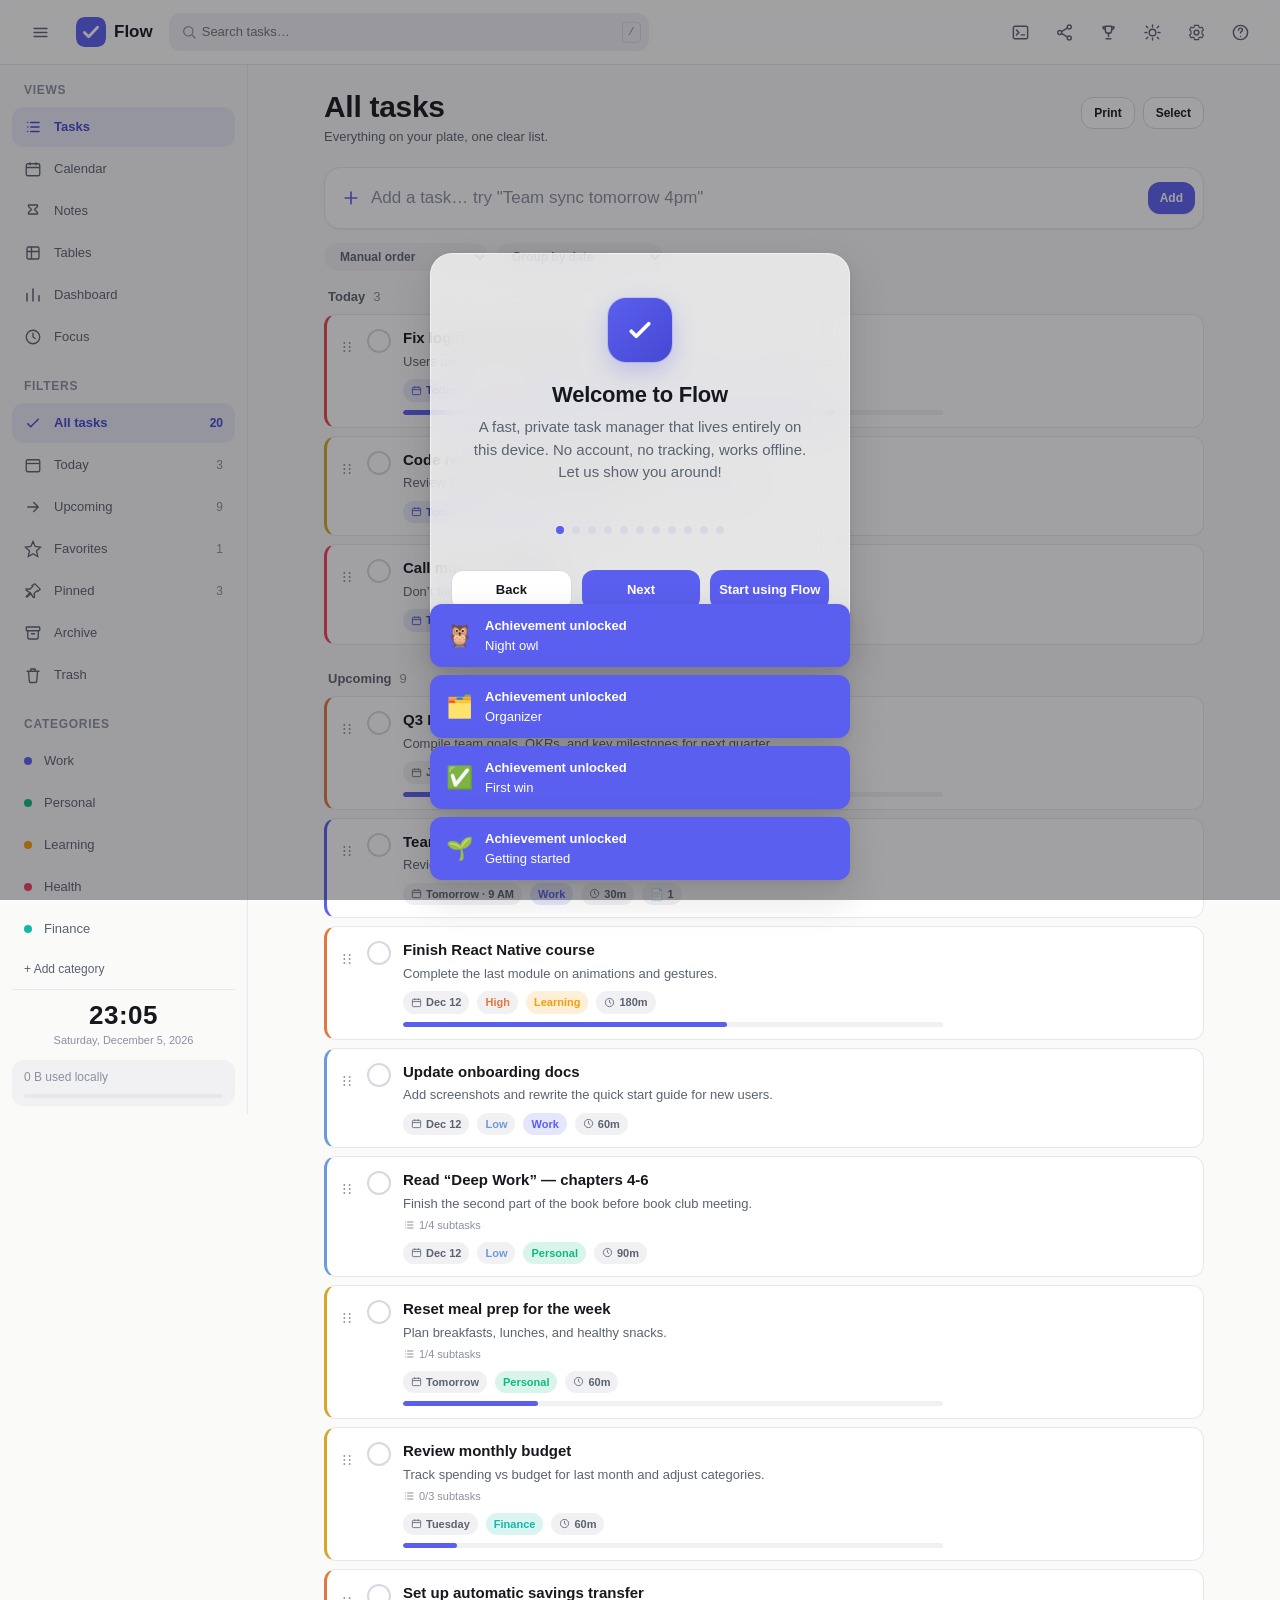
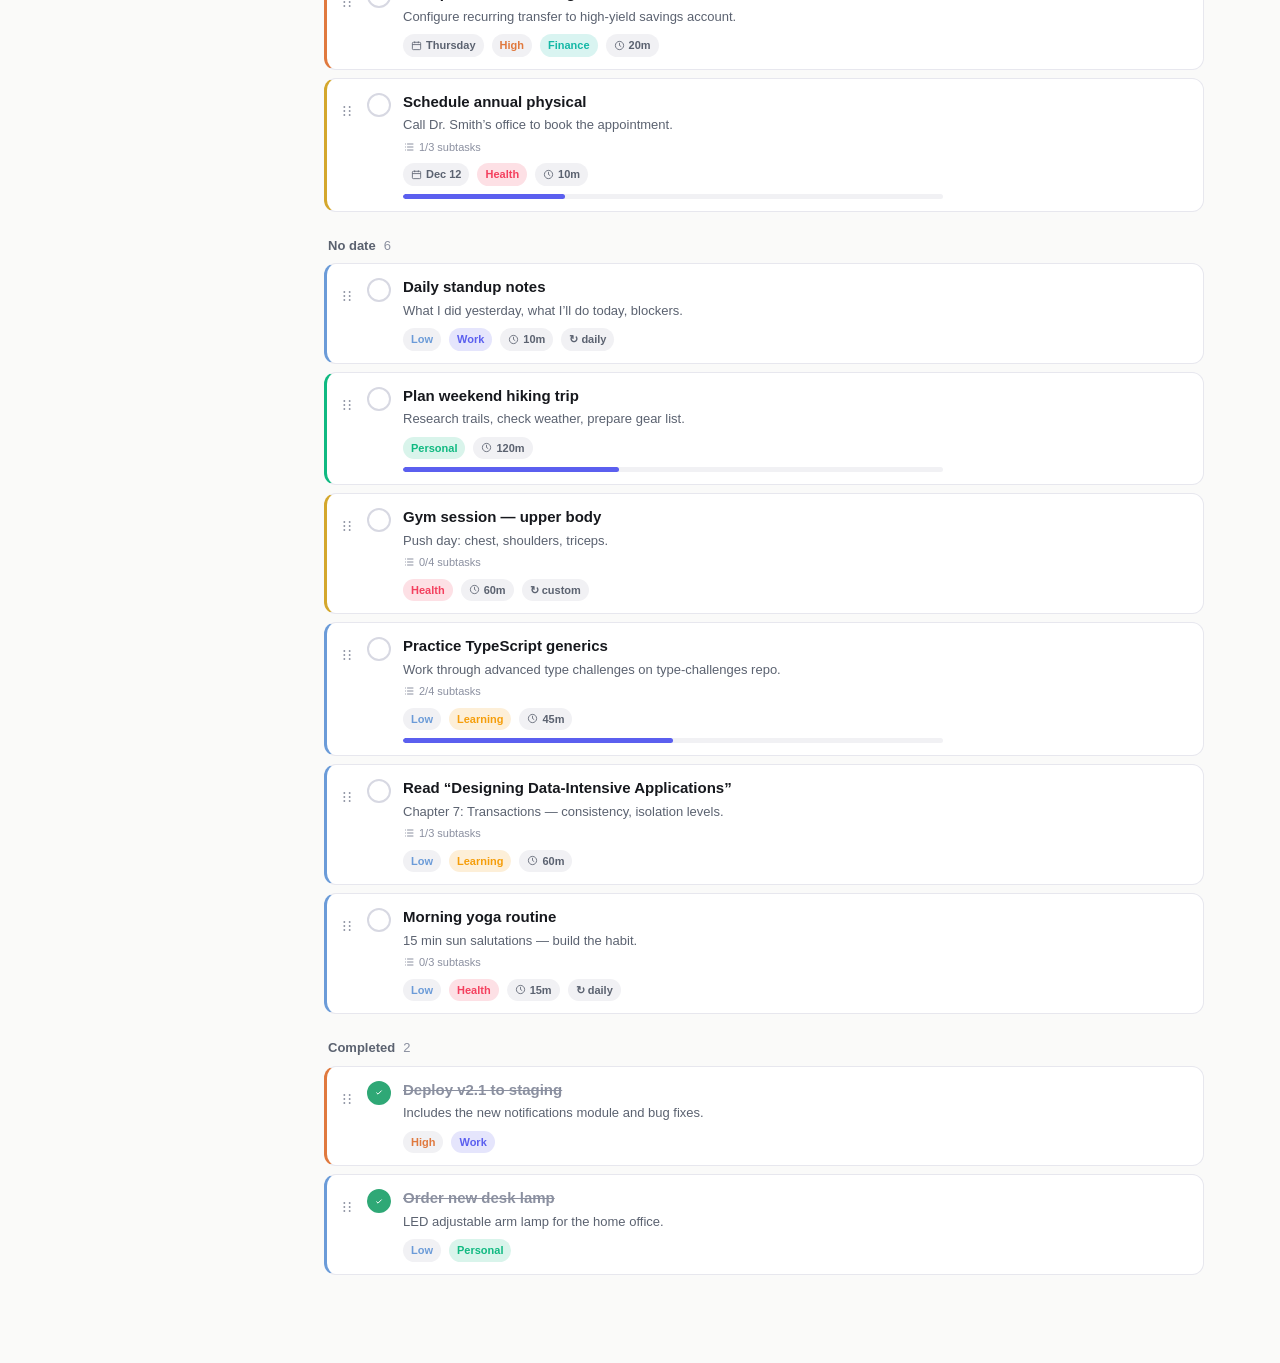
==== commit 756285c8: "Add files via upload" ====
--- a/index.html
+++ b/index.html
@@ -4,24 +4,37 @@
 <meta charset="UTF-8">
 <meta name="viewport" content="width=device-width, initial-scale=1, viewport-fit=cover">
 <title>Flow — Free Task Manager, Calendar &amp; Focus Timer (PWA)</title>
+
+<!-- Google tag (gtag.js) -->
+<script async src="https://www.googletagmanager.com/gtag/js?id=G-8Z2JH3CLNS"></script>
+<script>
+  window.dataLayer = window.dataLayer || [];
+  function gtag(){dataLayer.push(arguments);}
+  gtag('js', new Date());
+  gtag('config', 'G-8Z2JH3CLNS');
+</script>
 <meta name="description" content="Flow is a free, fast, offline-first to-do list with calendar, Pomodoro focus timer, and productivity analytics. No sign-up, no ads, no tracking — runs entirely in your browser.">
 <meta name="keywords" content="to-do list, task manager, productivity app, PWA, offline todo app, calendar app, pomodoro timer, free todo list, task tracker">
 <meta name="author" content="Flow">
 <meta name="robots" content="index, follow">
 <meta name="color-scheme" content="light dark">
 
-<!-- Update these three to your real GitHub Pages URL after deploying -->
-<link rel="canonical" href="https://your-username.github.io/flow-todo-app/">
+<link rel="canonical" href="https://joudlight.github.io/TaskFlow/">
+
+<meta property="og:locale" content="en_US">
 <meta property="og:type" content="website">
 <meta property="og:title" content="Flow — Free Task Manager, Calendar &amp; Focus Timer">
-<meta property="og:description" content="A free, offline-first to-do list with calendar, focus timer, and analytics. No sign-up, no ads.">
-<meta property="og:image" content="https://your-username.github.io/flow-todo-app/icons/og-image.png">
-<meta property="og:url" content="https://your-username.github.io/flow-todo-app/">
-<meta property="og:site_name" content="Flow">
+<meta property="og:description" content="A free, offline-first to-do list with calendar, focus timer, and analytics. No sign-up, no ads, no tracking.">
+<meta property="og:image" content="https://joudlight.github.io/TaskFlow/preview.png">
+<meta property="og:image:width" content="1200">
+<meta property="og:image:height" content="630">
+<meta property="og:url" content="https://joudlight.github.io/TaskFlow/">
+<meta property="og:site_name" content="TaskFlow">
+
 <meta name="twitter:card" content="summary_large_image">
 <meta name="twitter:title" content="Flow — Free Task Manager, Calendar &amp; Focus Timer">
 <meta name="twitter:description" content="A free, offline-first to-do list with calendar, focus timer, and analytics. No sign-up, no ads.">
-<meta name="twitter:image" content="https://your-username.github.io/flow-todo-app/icons/og-image.png">
+<meta name="twitter:image" content="https://joudlight.github.io/TaskFlow/preview.png">
 
 <meta name="theme-color" content="#fafaf9">
 <link rel="manifest" href="manifest.json">
@@ -126,6 +139,7 @@
   <div class="app-body">
     <div id="sidebarScrim" class="sidebar-scrim"></div>
     <aside id="appSidebar" class="app-sidebar" aria-label="Main navigation">
+      <div class="sidebar-scroll">
       <div>
         <div class="sidebar-section__title">Views</div>
         <nav class="sidebar-nav">
@@ -154,13 +168,16 @@
         <nav id="sidebarCategoryList" class="sidebar-nav"></nav>
         <button id="sidebarAddCategoryBtn" class="sidebar-link sidebar-link--add" style="font-size:12px;gap:4px;justify-content:center;" type="button">+ Add category</button>
       </div>
-      <div class="sidebar-datetime">
-        <div class="sidebar-datetime__time" id="sidebarClock">00:00</div>
-        <div class="sidebar-datetime__date" id="sidebarDate">Loading…</div>
-      </div>
-      <div class="sidebar-storage">
-        <div id="sidebarStorageLabel">0 KB used locally</div>
-        <div class="sidebar-storage__bar"><span id="sidebarStorageBar" style="width:0%"></span></div>
+      </div><!-- /sidebar-scroll -->
+      <div class="sidebar-sticky">
+        <div class="sidebar-datetime">
+          <div class="sidebar-datetime__time" id="sidebarClock">00:00</div>
+          <div class="sidebar-datetime__date" id="sidebarDate">Loading…</div>
+        </div>
+        <div class="sidebar-storage">
+          <div id="sidebarStorageLabel">0 KB used locally</div>
+          <div class="sidebar-storage__bar"><span id="sidebarStorageBar" style="width:0%"></span></div>
+        </div>
       </div>
     </aside>
 
@@ -292,7 +309,10 @@
       <section id="view-focus" class="view" hidden data-print-title="Focus timer">
         <div class="view-header">
           <div><h1>Focus timer</h1><p>Deep work, then a proper break.</p></div>
-          <button id="focusFullscreenBtn" class="btn btn-secondary btn-sm">Distraction-free</button>
+          <div class="flex-row">
+            <button id="focusStickyAddBtn" class="btn btn-secondary btn-sm">Add sticky note</button>
+            <button id="focusFullscreenBtn" class="btn btn-secondary btn-sm">Distraction-free</button>
+          </div>
         </div>
         <div class="focus-layout">
           <div class="focus-mode-tabs" id="focusSessionDots" style="display:flex;"></div>
@@ -311,6 +331,10 @@
             <button id="timerToggleBtn" class="btn-icon btn-icon--primary" aria-label="Start timer"><svg viewBox="0 0 24 24" fill="currentColor"><path d="M8 5v14l11-7z"/></svg></button>
             <button id="timerSkipBtn" class="btn-icon" aria-label="Skip to next"><svg viewBox="0 0 24 24" fill="none"><path d="M6 5l10 7-10 7V5zM18 5v14" stroke="currentColor" stroke-width="1.8" stroke-linejoin="round"/></svg></button>
           </div>
+          <div class="focus-clock">
+            <div class="focus-clock__time" id="focusClockTime">00:00:00</div>
+            <div class="focus-clock__date" id="focusClockDate">Loading…</div>
+          </div>
           <select id="focusTaskLinkSelect" class="select-native" aria-label="Link focus session to a task" style="max-width:280px;"></select>
           <p id="focusCurrentTask" class="focus-current-task"></p>
           <div class="focus-stats-grid">
@@ -329,9 +353,13 @@
             </div>
           </div>
 
+          <div class="focus-custom-info" id="focusCustomInfo" hidden>Custom timer duration can be changed in <button class="btn-link" id="focusCustomSettingsLink">Settings</button>.</div>
+
           <div id="focusRecentSessions" class="focus-recent-sessions">
             <div class="focus-recent-sessions__title">Recent sessions</div>
           </div>
+
+          <div id="focusStickyNotes" class="focus-sticky-notes"></div>
         </div>
       </section>
     </main>
@@ -585,7 +613,11 @@
       </div>
       <div class="field-row">
         <div class="field"><label for="pomodoroLongMinInput">Long break (min)</label><input id="pomodoroLongMinInput" type="number" class="input" min="1"></div>
+        <div class="field"><label for="pomodoroCustomMinInput">Custom timer (min) <span class="text-tertiary">(4th option in the skip cycle)</span></label><input id="pomodoroCustomMinInput" type="number" class="input" min="1"></div>
+      </div>
+      <div class="field-row">
         <div class="field"><label for="pomodoroSessionsInput">Sessions before long break</label><input id="pomodoroSessionsInput" type="number" class="input" min="1"></div>
+        <div class="field"></div>
       </div>
       <div class="checkbox-row"><label class="switch"><input type="checkbox" id="pomodoroAutoStartInput"><span class="track"></span><span class="thumb"></span></label>Auto-start next session</div>
       <div class="field"><label for="pomodoroGoalInput">Daily focus goal (min)</label><input id="pomodoroGoalInput" type="number" class="input" min="1"></div>
@@ -709,6 +741,7 @@
 <script src="js/features/achievements.js" defer></script>
 <script src="js/features/notes.js" defer></script>
 <script src="js/features/tables.js" defer></script>
+<script src="js/features/focus-sticky.js" defer></script>
 <script src="js/features/onboarding.js" defer></script>
 <script src="js/app.js" defer></script>
 </body>
--- a/css/layout.css
+++ b/css/layout.css
@@ -40,8 +40,13 @@
 .app-sidebar {
   width: 248px; flex-shrink: 0;
   border-right: 1px solid var(--color-border);
-  padding: var(--space-4) var(--space-3);
-  overflow-y: auto;
+  display: grid; grid-template-rows: 1fr auto;
+  overflow: hidden;
+  height: 100%;
+}
+.sidebar-scroll {
+  overflow-y: auto; min-height: 0;
+  padding: var(--space-4) var(--space-3) 0;
   display: flex; flex-direction: column; gap: var(--space-5);
 }
 .sidebar-section__title {
@@ -86,9 +91,22 @@
   background: var(--color-surface); color: var(--color-text); outline: none;
 }
 
+.sidebar-sticky {
+  flex-shrink: 0;
+  position: relative;
+  background: var(--color-bg);
+  padding: var(--space-3) var(--space-3) var(--space-2);
+}
+.sidebar-sticky::before {
+  content: '';
+  position: absolute;
+  top: 0; left: var(--space-3); right: var(--space-3);
+  height: 1px;
+  background: var(--color-border);
+}
 .sidebar-datetime {
-  padding: var(--space-3) var(--space-3) 0; display: flex; flex-direction: column; align-items: center;
-  border-top: 1px solid var(--color-border); margin-top: auto;
+  display: flex; flex-direction: column; align-items: center;
+  padding-bottom: var(--space-3);
 }
 .sidebar-datetime__time {
   font-size: 26px; font-weight: 800; letter-spacing: 0.02em;
@@ -98,7 +116,7 @@
   font-size: 11px; color: var(--color-text-tertiary); margin-top: 2px;
   white-space: nowrap; overflow: hidden; text-overflow: ellipsis; max-width: 100%;
 }
-.sidebar-storage { padding: var(--space-2) var(--space-3); border-radius: var(--radius-md); background: var(--color-surface-sunken); font-size: var(--text-xs); color: var(--color-text-tertiary); margin-top: var(--space-2); }
+.sidebar-storage { padding: var(--space-2) var(--space-3); border-radius: var(--radius-md); background: var(--color-surface-sunken); font-size: var(--text-xs); color: var(--color-text-tertiary); }
 .sidebar-storage__bar { height: 4px; border-radius: var(--radius-full); background: var(--color-border); margin-top: var(--space-2); overflow: hidden; }
 .sidebar-storage__bar span { display: block; height: 100%; background: var(--accent-500); border-radius: inherit; transition: width var(--dur-slow) var(--ease-out); }
 
@@ -130,7 +148,7 @@
 
 /* ---------------- Responsive breakpoints ---------------- */
 @media (max-width: 980px) {
-  .app-sidebar { position: fixed; inset: 0 auto 0 0; z-index: var(--z-overlay); transform: translateX(-100%);
+  .app-sidebar { position: fixed; inset: 0 auto 0 0; height: auto; z-index: var(--z-overlay); transform: translateX(-100%);
     background: var(--color-bg); width: 280px; box-shadow: var(--shadow-lg); transition: transform var(--dur-base) var(--ease-out); }
   .app-sidebar.is-open { transform: translateX(0); }
   .sidebar-scrim { display: none; position: fixed; inset: 0; background: var(--scrim); z-index: 9; }
--- a/css/pomodoro.css
+++ b/css/pomodoro.css
@@ -1,4 +1,4 @@
-.focus-layout { display: flex; flex-direction: column; align-items: center; gap: var(--space-6); padding: var(--space-6) 0; }
+.focus-layout { display: flex; flex-direction: column; align-items: center; gap: var(--space-6); padding: var(--space-6) 0; position: relative; min-height: 400px; }
 
 .focus-ring-wrap { position: relative; width: min(320px, 70vw); aspect-ratio: 1; }
 .focus-ring-wrap svg { width: 100%; height: 100%; transform: rotate(-90deg); }
@@ -25,6 +25,45 @@
 .focus-mode-tabs button { padding: var(--space-2) var(--space-4); border-radius: var(--radius-full); font-size: var(--text-xs); font-weight: 700; color: var(--color-text-tertiary); }
 .focus-mode-tabs button.is-active { background: var(--color-surface-sunken); color: var(--color-text); }
 
+.focus-clock {
+  text-align: center;
+  padding: var(--space-4) var(--space-6);
+  background: var(--color-surface);
+  border: 1px solid var(--color-border);
+  border-radius: var(--radius-xl);
+  width: 100%;
+  max-width: 320px;
+  box-shadow: var(--shadow-sm);
+}
+.focus-clock__time {
+  font-family: var(--font-mono);
+  font-size: 2.2rem;
+  font-weight: 800;
+  letter-spacing: 0.06em;
+  font-variant-numeric: tabular-nums;
+  color: var(--color-text);
+  line-height: 1.2;
+}
+.focus-clock__time::after {
+  content: '';
+  display: inline-block;
+  width: 8px; height: 8px;
+  border-radius: 50%;
+  background: var(--accent-500);
+  margin-left: 8px;
+  vertical-align: middle;
+  animation: clock-pulse 1s steps(1) infinite;
+}
+@keyframes clock-pulse {
+  0%, 100% { opacity: 1; }
+  50% { opacity: 0; }
+}
+.focus-clock__date {
+  font-size: var(--text-sm);
+  color: var(--color-text-secondary);
+  margin-top: 2px;
+  font-weight: 500;
+}
 .focus-current-task { max-width: 320px; text-align: center; font-size: var(--text-sm); color: var(--color-text-secondary); }
 .focus-current-task strong { color: var(--color-text); }
 
@@ -61,3 +100,32 @@
 [data-focus-mode="fullscreen"] .mobile-tabbar,
 [data-focus-mode="fullscreen"] .sidebar-scrim { display: none !important; }
 [data-focus-mode="fullscreen"] .app-main { padding-top: var(--space-10); }
+
+/* ---------------- Custom timer info ---------------- */
+.focus-custom-info { font-size: var(--text-xs); color: var(--color-text-tertiary); text-align: center; max-width: 480px; }
+.btn-link { background: none; border: none; color: var(--accent-500); cursor: pointer; font: inherit; padding: 0; text-decoration: underline; }
+.btn-link:hover { color: var(--accent-600); }
+
+/* ---------------- Sticky notes ---------------- */
+.focus-sticky-notes { position: absolute; inset: 0; pointer-events: none; z-index: 5; }
+.focus-sticky-notes .sticky-note { pointer-events: auto; }
+.sticky-note { position: absolute; width: 240px; min-height: 130px; border-radius: var(--radius-md); padding: var(--space-3); box-shadow: 0 4px 12px rgba(0,0,0,0.1), 0 1px 3px rgba(0,0,0,0.06); cursor: grab; z-index: 1; font-size: var(--text-sm); line-height: var(--leading-relaxed); }
+.sticky-note:hover { z-index: 10; box-shadow: 0 8px 24px rgba(0,0,0,0.15); }
+.sticky-note.dragging { z-index: 100; box-shadow: 0 12px 32px rgba(0,0,0,0.2); cursor: grabbing; opacity: 0.92; }
+.sticky-note.is-pinned { cursor: default; box-shadow: 0 4px 12px rgba(0,0,0,0.15), 0 0 0 2px var(--accent-400); }
+.sticky-note__bar { display: flex; align-items: center; gap: 4px; margin-bottom: var(--space-1); user-select: none; }
+.sticky-note__pin { font-size: 13px; cursor: pointer; opacity: 0.4; transition: opacity var(--dur-fast), transform var(--dur-fast) var(--ease-spring); line-height: 1; }
+.sticky-note__pin:hover { opacity: 1; }
+.sticky-note__pin.pin-jolt { animation: pin-jolt 0.3s var(--ease-spring); }
+@keyframes pin-jolt { 0% { transform: scale(1); } 40% { transform: scale(1.4); } 100% { transform: scale(1); } }
+.sticky-note.is-pinned .sticky-note__pin { opacity: 1; transform: rotate(-20deg); }
+.sticky-note__color-picker { display: flex; gap: 2px; margin-left: auto; }
+.sticky-color-swatch { width: 14px; height: 14px; border-radius: 50%; border: 1px solid rgba(0,0,0,0.08); cursor: pointer; padding: 0; flex-shrink: 0; }
+.sticky-color-swatch:hover { transform: scale(1.2); }
+.sticky-note__delete { font-size: 14px; line-height: 1; cursor: pointer; background: none; border: none; color: inherit; opacity: 0.4; padding: 0; margin-left: 2px; }
+.sticky-note__delete:hover { opacity: 1; }
+.sticky-note__content { min-height: 60px; outline: none; word-break: break-word; white-space: pre-wrap; padding: 4px; border-radius: var(--radius-sm); transition: background var(--dur-fast); font-size: var(--text-sm); line-height: var(--leading-relaxed); }
+.sticky-note__content:focus { background: rgba(255,255,255,0.5); }
+.sticky-note__content:empty:before { content: attr(data-placeholder); color: rgba(0,0,0,0.3); pointer-events: none; }
+[data-theme="dark"] .sticky-note__content:focus { background: rgba(0,0,0,0.15); }
+[data-theme="dark"] .sticky-note__content:empty:before { color: rgba(255,255,255,0.25); }
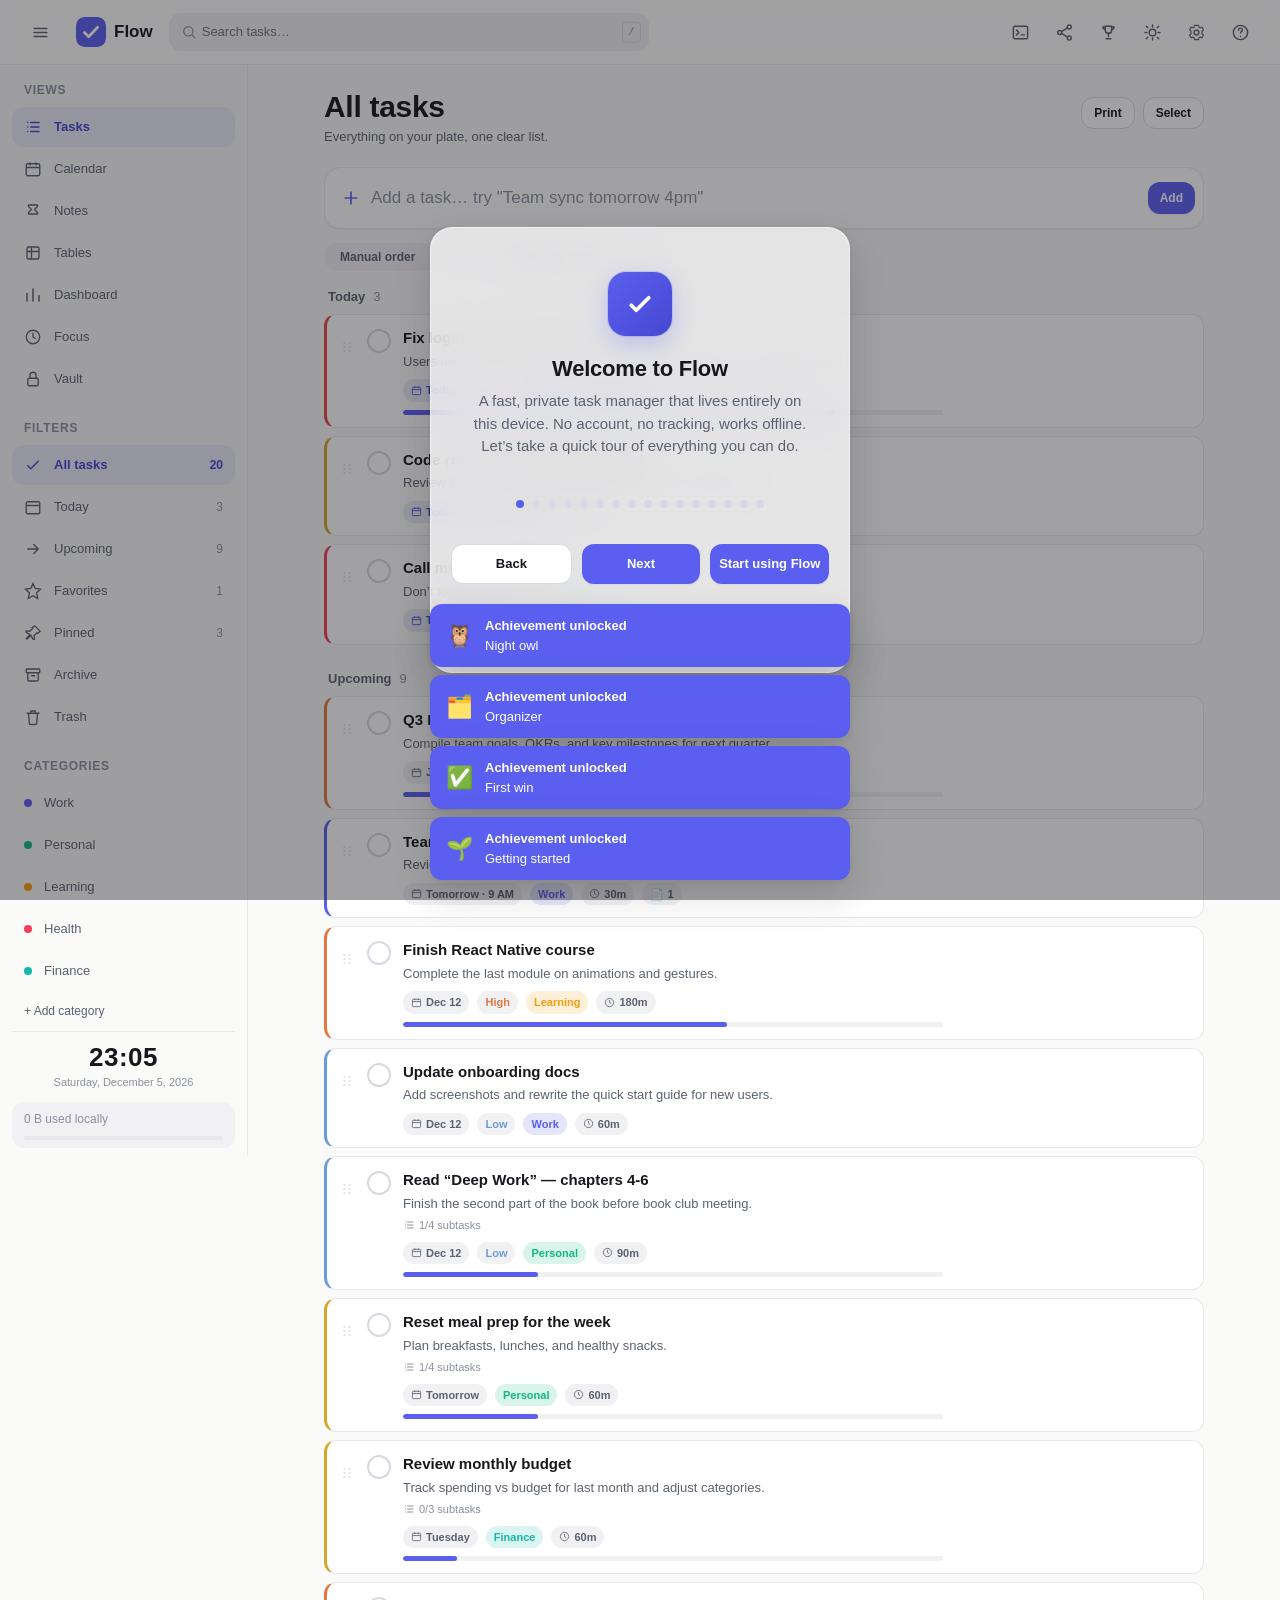
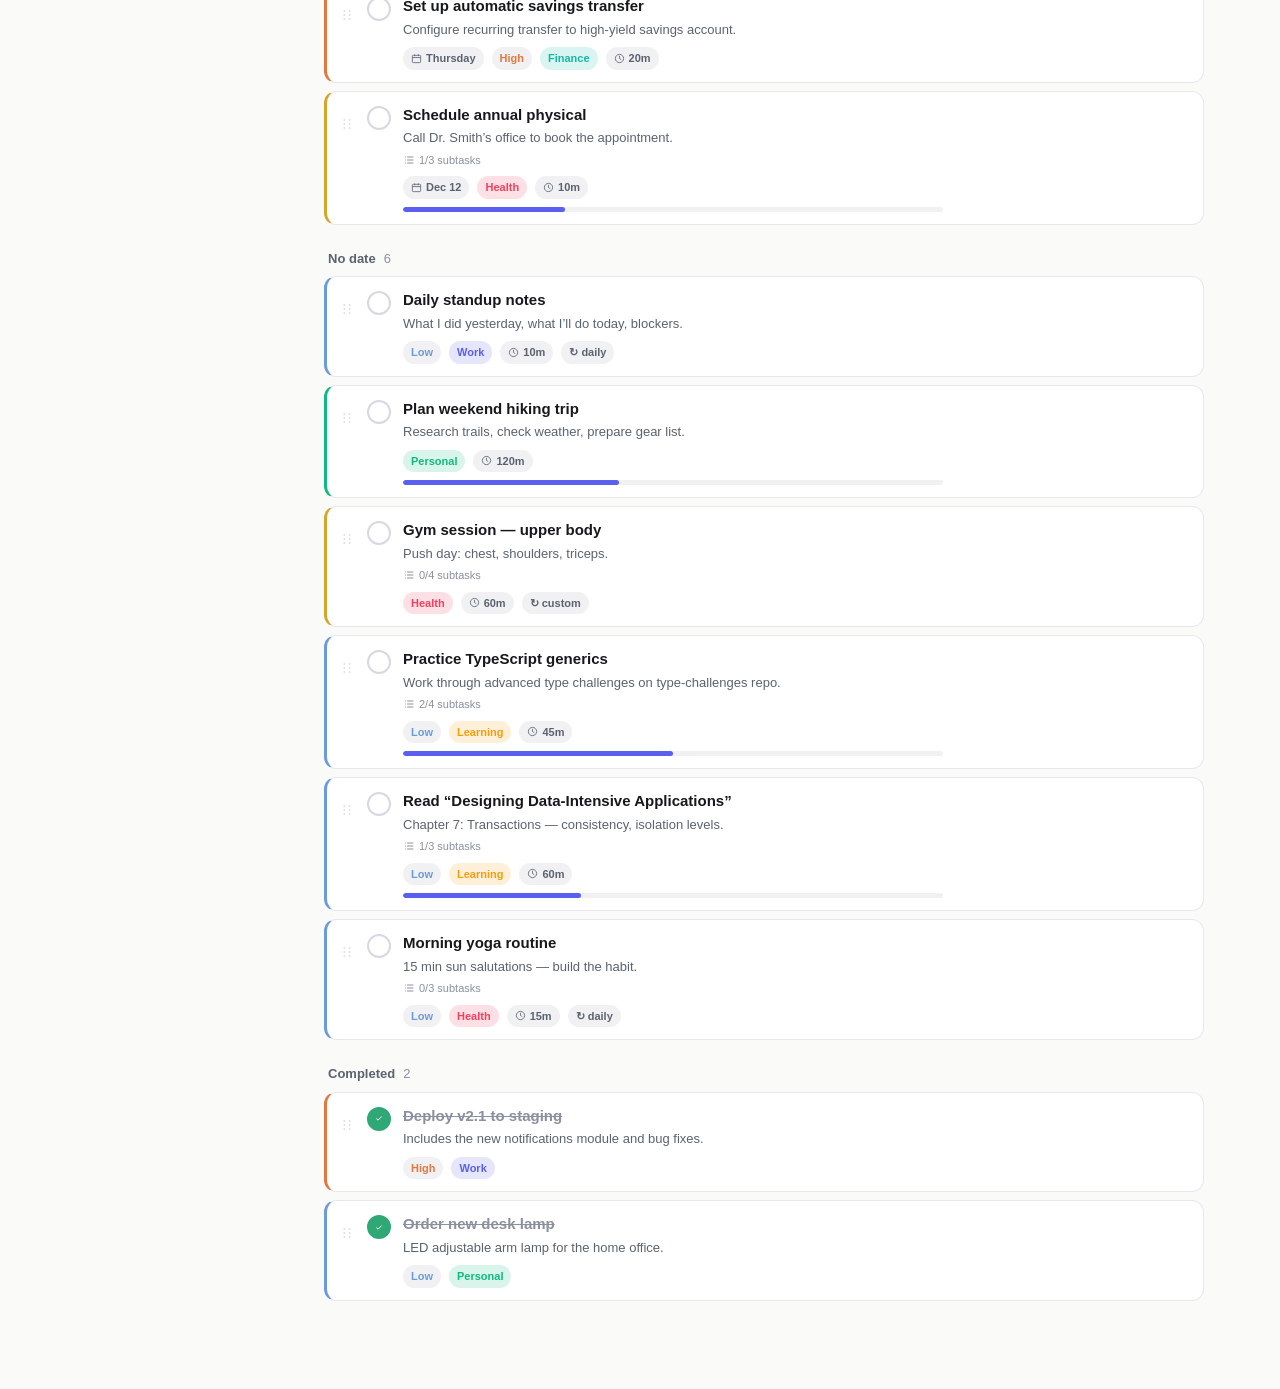
==== commit f4f01e0b: "Add files via upload" ====
--- a/index.html
+++ b/index.html
@@ -68,12 +68,13 @@
 <link rel="stylesheet" href="css/dashboard.css">
 <link rel="stylesheet" href="css/print.css">
 <link rel="stylesheet" href="css/notes.css">
-<link rel="stylesheet" href="css/tables.css">
+<link rel="stylesheet" href="css/table-manager.css">
+<link rel="stylesheet" href="css/vault.css">
 </head>
 <body>
 <a href="#mainContent" class="skip-link">Skip to content</a>
 <div id="ariaLiveRegion" class="sr-only" aria-live="polite" aria-atomic="true"></div>
-<div id="confettiLayer" class="confetti-layer" aria-hidden="true"></div>
+
 
 <!-- ============ Welcome screen (first run only) ============ -->
 <div id="welcomeScreen" class="modal-overlay" hidden style="align-items:center;">
@@ -91,6 +92,9 @@
         <button id="tourPrevBtn" class="btn btn-secondary" hidden style="flex:1;">Back</button>
         <button id="tourNextBtn" class="btn btn-primary" style="flex:1;">Next</button>
         <button id="tourFinishBtn" class="btn btn-primary" hidden style="flex:1;">Start using Flow</button>
+      </div>
+      <div id="tourClearWrap" style="margin-top:16px;min-height:20px;">
+        <button id="clearDemoDataBtn" hidden style="background:none;border:none;font-size:12px;color:var(--color-text-tertiary);text-decoration:underline;cursor:pointer;padding:4px 8px;">Start fresh — clear all demo data</button>
       </div>
     </div>
   </div>
@@ -149,6 +153,7 @@
           <button class="sidebar-link" data-view="tables"><svg viewBox="0 0 24 24" fill="none"><rect x="4" y="4" width="16" height="16" rx="2" stroke="currentColor" stroke-width="1.8"/><path d="M4 10h16M10 4v16" stroke="currentColor" stroke-width="1.8"/></svg>Tables</button>
           <button class="sidebar-link" data-view="dashboard"><svg viewBox="0 0 24 24" fill="none"><path d="M4 20V10M12 20V4M20 20v-7" stroke="currentColor" stroke-width="2" stroke-linecap="round"/></svg>Dashboard</button>
           <button class="sidebar-link" data-view="focus"><svg viewBox="0 0 24 24" fill="none"><circle cx="12" cy="12" r="9" stroke="currentColor" stroke-width="1.8"/><path d="M12 7v5l3 2" stroke="currentColor" stroke-width="1.8" stroke-linecap="round"/></svg>Focus</button>
+          <button class="sidebar-link" data-view="vault"><svg viewBox="0 0 24 24" fill="none"><rect x="5" y="11" width="14" height="10" rx="2" stroke="currentColor" stroke-width="1.8"/><path d="M8 11V7a4 4 0 118 0v4" stroke="currentColor" stroke-width="1.8" stroke-linecap="round"/></svg>Vault</button>
         </nav>
       </div>
       <div>
@@ -288,24 +293,15 @@
       </section>
 
       <section id="view-tables" class="view" hidden data-print-title="Tables">
+        <div id="tablesEditor" style="height:100%;display:flex;flex-direction:column;"></div>
+      </section>
+
+      <section id="view-vault" class="view" hidden>
         <div class="view-header">
-          <div><h1>Tables</h1><p>Organize data in editable tables.</p></div>
-          <button id="tablesAddBtn" class="btn btn-primary btn-sm"><svg viewBox="0 0 24 24" fill="none" width="14" height="14"><path d="M12 5v14M5 12h14" stroke="currentColor" stroke-width="2.4" stroke-linecap="round"/></svg> Add table</button>
-        </div>
-        <div class="tables-mobile-bar">
-          <button id="tablesBackBtn"><svg viewBox="0 0 24 24" fill="none"><path d="M15 6l-6 6 6 6" stroke="currentColor" stroke-width="2" stroke-linecap="round" stroke-linejoin="round"/></svg> All tables</button>
-        </div>
-        <div id="tablesContainer" class="tables-layout">
-          <div id="tablesList" class="tables-list"></div>
-          <div id="tablesEditor" class="tables-editor"></div>
-          <div id="tablesEmpty" class="tables-empty">
-            <svg viewBox="0 0 24 24" fill="none"><rect x="4" y="4" width="16" height="16" rx="2" stroke="currentColor" stroke-width="1.8"/><path d="M4 10h16M10 4v16" stroke="currentColor" stroke-width="1.8"/></svg>
-            <h3>No tables yet</h3>
-            <p>Tap the Add table button to create your first table.</p>
-          </div>
-        </div>
+          <div><h1>Vault</h1><p>Your encrypted, private workspace — entirely local and secure.</p></div>
+        </div>
+        <div id="vaultContent" style="flex:1;display:flex;flex-direction:column;min-height:0;"></div>
       </section>
-
       <section id="view-focus" class="view" hidden data-print-title="Focus timer">
         <div class="view-header">
           <div><h1>Focus timer</h1><p>Deep work, then a proper break.</p></div>
@@ -371,6 +367,7 @@
       <button class="mobile-tabbar__btn" data-view="calendar"><svg viewBox="0 0 24 24" fill="none"><rect x="3" y="5" width="18" height="16" rx="2" stroke="currentColor" stroke-width="1.8"/><path d="M8 3v4M16 3v4M3 10h18" stroke="currentColor" stroke-width="1.8"/></svg>Calendar</button>
       <button class="mobile-tabbar__btn" data-view="notes"><svg viewBox="0 0 24 24" fill="none"><path d="M6 4h12v2l-4 4 4 4v2H6v-2l4-4-4-4V4z" stroke="currentColor" stroke-width="1.8" stroke-linecap="round" stroke-linejoin="round"/></svg>Notes</button>
       <button class="mobile-tabbar__btn" data-view="tables"><svg viewBox="0 0 24 24" fill="none"><rect x="4" y="4" width="16" height="16" rx="2" stroke="currentColor" stroke-width="1.8"/><path d="M4 10h16M10 4v16" stroke="currentColor" stroke-width="1.8"/></svg>Tables</button>
+      <button class="mobile-tabbar__btn" data-view="vault"><svg viewBox="0 0 24 24" fill="none"><rect x="5" y="11" width="14" height="10" rx="2" stroke="currentColor" stroke-width="1.8"/><path d="M8 11V7a4 4 0 118 0v4" stroke="currentColor" stroke-width="1.8" stroke-linecap="round"/></svg>Vault</button>
       <button class="mobile-tabbar__btn" data-view="focus"><svg viewBox="0 0 24 24" fill="none"><circle cx="12" cy="12" r="9" stroke="currentColor" stroke-width="1.8"/><path d="M12 7v5l3 2" stroke="currentColor" stroke-width="1.8" stroke-linecap="round"/></svg>Focus</button>
       <button class="mobile-tabbar__btn" data-view="dashboard"><svg viewBox="0 0 24 24" fill="none"><path d="M4 20V10M12 20V4M20 20v-7" stroke="currentColor" stroke-width="2" stroke-linecap="round"/></svg>Stats</button>
     </div>
@@ -518,39 +515,6 @@
   </div>
 </div>
 
-<!-- ============ Create table modal ============ -->
-<div id="createTableModal" class="modal-overlay" aria-hidden="true">
-  <div class="modal modal--sm" role="dialog" aria-modal="true" aria-labelledby="createTableTitle">
-    <div class="modal__header">
-      <h2 id="createTableTitle">Create table</h2>
-      <button id="createTableCloseBtn" class="btn-icon" aria-label="Close"><svg viewBox="0 0 24 24" fill="none"><path d="M6 6l12 12M18 6L6 18" stroke="currentColor" stroke-width="2.2" stroke-linecap="round"/></svg></button>
-    </div>
-    <div class="modal__body">
-      <div class="create-table-form">
-        <div class="field">
-          <label for="createTableNameInput">Table name</label>
-          <input id="createTableNameInput" class="input" type="text" placeholder="My table">
-        </div>
-        <div class="field-row">
-          <div class="field">
-            <label for="createTableRowsInput">Rows</label>
-            <input id="createTableRowsInput" class="input" type="number" min="1" max="50" value="3">
-          </div>
-          <div class="field">
-            <label for="createTableColsInput">Columns</label>
-            <input id="createTableColsInput" class="input" type="number" min="1" max="20" value="3">
-          </div>
-        </div>
-        <div id="createTablePreview" class="create-table-preview"></div>
-      </div>
-    </div>
-    <div class="modal__footer">
-      <button id="createTableCancelBtn" class="btn btn-secondary">Cancel</button>
-      <button id="createTableConfirmBtn" class="btn btn-primary">Create</button>
-    </div>
-  </div>
-</div>
-
 <!-- ============ Settings modal ============ -->
 <div id="settingsModal" class="modal-overlay" aria-hidden="true">
   <div class="modal modal--lg" role="dialog" aria-modal="true" aria-labelledby="settingsModalTitleText">
@@ -729,6 +693,7 @@
 <script src="js/features/filters.js" defer></script>
 <script src="js/features/dragdrop.js" defer></script>
 <script src="js/features/calendar.js" defer></script>
+<script src="js/features/focus-sticky.js" defer></script>
 <script src="js/features/pomodoro.js" defer></script>
 <script src="js/features/dashboard.js" defer></script>
 <script src="js/features/quotes-data.js" defer></script>
@@ -740,9 +705,15 @@
 <script src="js/features/print.js" defer></script>
 <script src="js/features/achievements.js" defer></script>
 <script src="js/features/notes.js" defer></script>
-<script src="js/features/tables.js" defer></script>
-<script src="js/features/focus-sticky.js" defer></script>
+<script src="js/features/notes-emoji.js" defer></script>
+<script src="js/lib/table-manager.js" defer></script>
+    <script src="js/features/tables.js" defer></script>
 <script src="js/features/onboarding.js" defer></script>
+<script src="js/vault/vault-crypto.js" defer></script>
+<script src="js/vault/vault-storage.js" defer></script>
+<script src="js/vault/vault-auth.js" defer></script>
+<script src="js/vault/vault-ui.js" defer></script>
+<script src="js/vault/vault.js" defer></script>
 <script src="js/app.js" defer></script>
 </body>
 </html>
--- a/css/variables.css
+++ b/css/variables.css
@@ -92,7 +92,9 @@
   --accent-500: var(--accent-indigo-500);
   --accent-600: var(--accent-indigo-600);
   --accent-tint: #eef0fe;
-  --accent-tint: color-mix(in srgb, var(--accent-500) 10%, var(--color-bg, #fafaf9));
+  @supports (background: color-mix(in srgb, red 10%, blue)) {
+    --accent-tint: color-mix(in srgb, var(--accent-500) 10%, var(--color-bg, #fafaf9));
+  }
   --accent-a-20: rgba(91, 95, 239, 0.2);
   --accent-a-30: rgba(91, 95, 239, 0.3);
 }
--- a/css/layout.css
+++ b/css/layout.css
@@ -12,6 +12,7 @@
   background: var(--glass-bg);
   backdrop-filter: var(--glass-blur);
   -webkit-backdrop-filter: var(--glass-blur);
+  will-change: backdrop-filter;
   border-bottom: 1px solid var(--color-border);
 }
 .app-header__brand { display: flex; align-items: center; gap: var(--space-2); font-weight: 700; font-size: var(--text-md); flex-shrink: 0; }
--- a/css/components.css
+++ b/css/components.css
@@ -94,8 +94,11 @@
 
 /* ---------------- Task list ---------------- */
 .task-group { margin-bottom: var(--space-6); }
-.task-group__title { display: flex; align-items: center; gap: var(--space-2); font-size: var(--text-sm); font-weight: 700; color: var(--color-text-secondary); margin-bottom: var(--space-2); padding: 0 var(--space-1); }
+.task-group__title { display: flex; align-items: center; gap: var(--space-2); font-size: var(--text-sm); font-weight: 700; color: var(--color-text-secondary); margin-bottom: var(--space-2); padding: 0 var(--space-1); cursor: pointer; user-select: none; }
+.task-group__title:hover { color: var(--color-text); }
 .task-group__title .count { font-weight: 500; color: var(--color-text-tertiary); }
+.task-group.is-collapsed .task-list { display: none; }
+.task-group.is-collapsed .task-group__title { margin-bottom: 0; }
 .task-list { display: flex; flex-direction: column; gap: var(--space-2); }
 
 .task-item {
@@ -115,7 +118,8 @@
 .task-item[data-priority="low"] { border-left: 3px solid var(--priority-low); }
 
 .task-item__drag-handle { color: var(--color-text-tertiary); cursor: grab; width: 16px; height: 40px; display: none; align-items: center; justify-content: center; flex-shrink: 0; touch-action: none; }
-@media (min-width: 721px) { .task-item__drag-handle { display: flex; } }
+@media (min-width: 721px) { .task-item__drag-handle { display: flex; opacity: 0.3; transition: opacity var(--dur-fast); } }
+.task-item:hover .task-item__drag-handle { opacity: 1; }
 .task-item__drag-handle:active { cursor: grabbing; }
 
 .task-checkbox {
--- a/css/table-manager.css
+++ b/css/table-manager.css
@@ -0,0 +1,1100 @@
+.tm-root,
+.tm-root *,
+.tm-root *::before,
+.tm-root *::after {
+  box-sizing: border-box;
+}
+
+:root {
+  --tb-bg: #ffffff;
+  --tb-bg-card: #ffffff;
+  --tb-bg-muted: #f8f9fa;
+  --tb-bg-hover: #f1f3f5;
+  --tb-bg-active: #e8f0fe;
+  --tb-bg-sel: #d3e3fd;
+  --tb-bg-header: #f8f9fa;
+  --tb-bg-sidebar: #f8f9fa;
+  --tb-bg-toolbar: #ffffff;
+  --tb-bg-cell: #ffffff;
+  --tb-text: #1a1a2e;
+  --tb-text-secondary: #6b7280;
+  --tb-text-muted: #9ca3af;
+  --tb-text-inverse: #ffffff;
+  --tb-border: #e2e4e8;
+  --tb-border-strong: #d1d5db;
+  --tb-primary: #1a1a2e;
+  --tb-primary-fg: #ffffff;
+  --tb-accent: #3b82f6;
+  --tb-accent-bg: rgba(59, 130, 246, 0.08);
+  --tb-danger: #ef4444;
+  --tb-success: #22c55e;
+  --tb-radius: 8px;
+  --tb-radius-sm: 5px;
+  --tb-shadow: 0 1px 3px rgba(0, 0, 0, 0.06), 0 1px 2px rgba(0, 0, 0, 0.04);
+  --tb-shadow-lg: 0 8px 28px rgba(0, 0, 0, 0.12);
+  --tb-font: -apple-system, BlinkMacSystemFont, 'Segoe UI', Roboto, 'Helvetica Neue', Arial, sans-serif;
+  --tb-fs: 13px;
+  --tb-fs-sm: 11px;
+}
+
+[data-theme="dark"] {
+  --tb-bg: #1a1a2e;
+  --tb-bg-card: #16213e;
+  --tb-bg-muted: #1f2b47;
+  --tb-bg-hover: #253352;
+  --tb-bg-active: #2d3f5e;
+  --tb-bg-sel: #1e3a5f;
+  --tb-bg-header: #16213e;
+  --tb-bg-sidebar: #16213e;
+  --tb-bg-toolbar: #1a1a2e;
+  --tb-bg-cell: #1a1a2e;
+  --tb-text: #e4e4e7;
+  --tb-text-secondary: #a1a1aa;
+  --tb-text-muted: #71717a;
+  --tb-text-inverse: #0a0a0a;
+  --tb-border: #2d3f5e;
+  --tb-border-strong: #3d4f6e;
+  --tb-primary: #e4e4e7;
+  --tb-primary-fg: #1a1a2e;
+  --tb-accent: #60a5fa;
+  --tb-accent-bg: rgba(96, 165, 250, 0.1);
+  --tb-shadow: 0 1px 3px rgba(0, 0, 0, 0.2);
+  --tb-shadow-lg: 0 4px 16px rgba(0, 0, 0, 0.3);
+}
+
+.tm-root {
+  /* tm-root inherits :root defaults, dark class overrides below */
+
+  display: flex;
+  flex-direction: column;
+  height: 100%;
+  font-family: var(--tb-font);
+  font-size: var(--tb-fs);
+  color: var(--tb-text);
+  background: var(--tb-bg);
+  overflow: hidden;
+  border-radius: var(--tb-radius);
+}
+
+.tm-root.dark {
+  --tb-bg: #1a1a2e;
+  --tb-bg-card: #16213e;
+  --tb-bg-muted: #1f2b47;
+  --tb-bg-hover: #253352;
+  --tb-bg-active: #2d3f5e;
+  --tb-bg-sel: #1e3a5f;
+  --tb-bg-header: #16213e;
+  --tb-bg-sidebar: #16213e;
+  --tb-bg-toolbar: #1a1a2e;
+  --tb-bg-cell: #1a1a2e;
+  --tb-text: #e4e4e7;
+  --tb-text-secondary: #a1a1aa;
+  --tb-text-muted: #71717a;
+  --tb-text-inverse: #0a0a0a;
+  --tb-border: #2d3f5e;
+  --tb-border-strong: #3d4f6e;
+  --tb-primary: #e4e4e7;
+  --tb-primary-fg: #1a1a2e;
+  --tb-accent: #60a5fa;
+  --tb-accent-bg: rgba(96, 165, 250, 0.1);
+  --tb-shadow: 0 1px 3px rgba(0, 0, 0, 0.2);
+  --tb-shadow-lg: 0 4px 16px rgba(0, 0, 0, 0.3);
+}
+
+.tm-body {
+  display: flex;
+  flex: 1;
+  min-height: 0;
+  overflow: hidden;
+}
+
+.tm-sidebar {
+  width: 200px;
+  min-width: 200px;
+  background: var(--tb-bg-sidebar);
+  border-right: 1px solid var(--tb-border);
+  display: flex;
+  flex-direction: column;
+  overflow: hidden;
+}
+
+.tm-sb-head {
+  display: flex;
+  align-items: center;
+  justify-content: space-between;
+  padding: 8px 10px;
+  border-bottom: 1px solid var(--tb-border);
+  flex-shrink: 0;
+  gap: 6px;
+}
+
+.tm-sb-label {
+  font-size: 12px;
+  font-weight: 600;
+  color: var(--tb-text-secondary);
+  display: flex;
+  align-items: center;
+  gap: 5px;
+  text-transform: uppercase;
+  letter-spacing: 0.3px;
+}
+
+.tm-sb-label #tm-count {
+  font-weight: 400;
+  color: var(--tb-text-muted);
+  font-size: 11px;
+  text-transform: none;
+  letter-spacing: 0;
+}
+
+.tm-sb-list {
+  flex: 1;
+  overflow-y: auto;
+  padding: 4px 6px;
+}
+
+.tm-sidebar-empty {
+  padding: 20px 12px;
+  text-align: center;
+  font-size: 12px;
+  color: var(--tb-text-muted);
+}
+
+.tm-sb-item {
+  display: flex;
+  align-items: center;
+  gap: 6px;
+  padding: 6px 8px;
+  border-radius: 6px;
+  cursor: pointer;
+  transition: background 0.12s;
+  position: relative;
+  margin-bottom: 2px;
+}
+
+.tm-sb-item:hover {
+  background: var(--tb-bg-hover);
+}
+
+.tm-sb-item.tm-sb-active {
+  background: var(--tb-accent-bg);
+}
+
+.tm-sb-item__icon {
+  color: var(--tb-text-muted);
+  flex-shrink: 0;
+  display: flex;
+}
+
+.tm-sb-item.tm-sb-active .tm-sb-item__icon {
+  color: var(--tb-accent);
+}
+
+.tm-sb-item__info {
+  flex: 1;
+  min-width: 0;
+  line-height: 1.2;
+}
+
+.tm-sb-item__name {
+  font-size: 12px;
+  font-weight: 500;
+  overflow: hidden;
+  text-overflow: ellipsis;
+  white-space: nowrap;
+}
+
+.tm-sb-item__dims {
+  font-size: 10px;
+  color: var(--tb-text-muted);
+}
+
+.tm-sb-item__menu {
+  flex-shrink: 0;
+  display: flex;
+  align-items: center;
+  justify-content: center;
+  width: 22px;
+  height: 22px;
+  border: none;
+  background: transparent;
+  border-radius: 4px;
+  color: var(--tb-text-muted);
+  cursor: pointer;
+  opacity: 0;
+  transition: opacity 0.12s;
+}
+
+.tm-sb-item:hover .tm-sb-item__menu {
+  opacity: 1;
+}
+
+.tm-sb-item__menu:hover {
+  background: var(--tb-bg-hover);
+  color: var(--tb-text);
+}
+
+.tm-main {
+  flex: 1;
+  display: flex;
+  flex-direction: column;
+  min-width: 0;
+  overflow: hidden;
+}
+
+.tm-empty {
+  flex: 1;
+  display: flex;
+  flex-direction: column;
+  align-items: center;
+  justify-content: center;
+  color: var(--tb-text-muted);
+  text-align: center;
+  padding: 40px;
+  gap: 8px;
+}
+
+.tm-empty__icon {
+  opacity: 0.4;
+  margin-bottom: 4px;
+}
+
+.tm-empty h3 {
+  font-size: 15px;
+  font-weight: 600;
+  color: var(--tb-text-secondary);
+  margin: 0;
+}
+
+.tm-empty p {
+  font-size: 12px;
+  margin: 0;
+}
+
+.tm-toolbar {
+  display: flex;
+  align-items: center;
+  gap: 2px;
+  padding: 4px 8px;
+  background: var(--tb-bg-toolbar);
+  border-bottom: 1px solid var(--tb-border);
+  flex-shrink: 0;
+  overflow-x: auto;
+  min-height: 38px;
+  -webkit-overflow-scrolling: touch;
+}
+
+.tm-tb-btn {
+  display: inline-flex;
+  align-items: center;
+  justify-content: center;
+  width: 30px;
+  height: 28px;
+  border: none;
+  background: transparent;
+  border-radius: 5px;
+  color: var(--tb-text-secondary);
+  cursor: pointer;
+  font-size: 0;
+  position: relative;
+  transition: background 0.1s, color 0.1s;
+  flex-shrink: 0;
+}
+
+.tm-tb-btn:hover {
+  background: var(--tb-bg-hover);
+  color: var(--tb-text);
+}
+
+.tm-tb-btn.tm-tb-on {
+  background: var(--tb-accent-bg);
+  color: var(--tb-accent);
+}
+
+.tm-tb-btn:disabled {
+  opacity: 0.3;
+  pointer-events: none;
+}
+
+.tm-tb-cbar {
+  display: block;
+  position: absolute;
+  bottom: 2px;
+  left: 50%;
+  transform: translateX(-50%);
+  width: 12px;
+  height: 2.5px;
+  border-radius: 2px;
+}
+
+.tm-tb-sep {
+  display: inline-block;
+  width: 1px;
+  height: 18px;
+  background: var(--tb-border);
+  margin: 0 3px;
+  flex-shrink: 0;
+}
+
+.tm-tb-spacer {
+  flex: 1;
+}
+
+.tm-tb-group {
+  display: flex;
+  align-items: center;
+  gap: 2px;
+  flex-shrink: 0;
+}
+
+.tm-tb-select {
+  height: 26px;
+  padding: 0 6px;
+  border: 1px solid var(--tb-border);
+  border-radius: 5px;
+  background: var(--tb-bg);
+  color: var(--tb-text);
+  font-size: 11px;
+  cursor: pointer;
+  outline: none;
+  min-width: 60px;
+  max-width: 100px;
+}
+
+.tm-tb-select:focus {
+  border-color: var(--tb-accent);
+}
+
+.tm-tb-btn2 {
+  display: inline-flex;
+  align-items: center;
+  gap: 3px;
+  height: 26px;
+  padding: 0 7px;
+  border: none;
+  background: transparent;
+  border-radius: 5px;
+  color: var(--tb-text-secondary);
+  cursor: pointer;
+  font-size: 11px;
+  font-weight: 500;
+  transition: background 0.1s;
+}
+
+.tm-tb-btn2:hover {
+  background: var(--tb-bg-hover);
+  color: var(--tb-text);
+}
+
+.tm-tb-name {
+  display: flex;
+  align-items: center;
+  padding: 0 4px;
+}
+
+.tm-tb-name-input {
+  height: 24px;
+  padding: 0 6px;
+  border: 1px solid transparent;
+  border-radius: 4px;
+  background: transparent;
+  color: var(--tb-text);
+  font-size: 12px;
+  font-weight: 600;
+  outline: none;
+  min-width: 80px;
+  max-width: 180px;
+  text-align: right;
+  transition: border-color 0.12s, background 0.12s;
+}
+
+.tm-tb-name-input:hover {
+  background: var(--tb-bg-hover);
+}
+
+.tm-tb-name-input:focus {
+  border-color: var(--tb-accent);
+  background: var(--tb-bg);
+}
+
+.tm-tb-select-wrap select {
+  height: 26px;
+  padding: 0 6px;
+  border: 1px solid var(--tb-border);
+  border-radius: 5px;
+  background: var(--tb-bg);
+  color: var(--tb-text);
+  font-size: 11px;
+  cursor: pointer;
+  outline: none;
+  min-width: 70px;
+}
+
+.tm-grid-wrap {
+  flex: 1;
+  overflow: auto;
+  position: relative;
+  outline: none;
+  background: var(--tb-bg);
+}
+
+.tm-grid-container {
+  display: inline-block;
+  min-width: 100%;
+}
+
+.tm-grid {
+  border-collapse: collapse;
+  width: auto;
+  table-layout: fixed;
+  font-size: 13px;
+  user-select: none;
+}
+
+.tm-row-num-col {
+  width: 44px;
+  min-width: 44px;
+  max-width: 44px;
+}
+
+.tm-hdr-row th {
+  position: sticky;
+  top: 0;
+  z-index: 10;
+}
+
+.tm-corner {
+  background: var(--tb-bg-header);
+  border: 1px solid var(--tb-border);
+  padding: 0;
+  width: 44px;
+  min-width: 44px;
+  max-width: 44px;
+  position: sticky;
+  left: 0;
+  z-index: 12;
+}
+
+.tm-corner-inner {
+  width: 44px;
+  height: 28px;
+}
+
+.tm-hdr {
+  background: var(--tb-bg-header);
+  border: 1px solid var(--tb-border);
+  font-size: 11px;
+  font-weight: 600;
+  color: var(--tb-text-secondary);
+  text-align: center;
+  padding: 0;
+  position: relative;
+  user-select: none;
+  cursor: pointer;
+  height: 30px;
+}
+
+.tm-hdr:hover {
+  background: var(--tb-bg-hover);
+}
+
+.tm-hdr.tm-hdr-sel {
+  background: var(--tb-accent-bg);
+}
+
+.tm-hdr-content {
+  display: flex;
+  align-items: center;
+  justify-content: center;
+  gap: 4px;
+  padding: 4px 8px;
+  height: 100%;
+  position: relative;
+  overflow: hidden;
+}
+
+.tm-hdr-name {
+  overflow: hidden;
+  text-overflow: ellipsis;
+  white-space: nowrap;
+  pointer-events: none;
+  letter-spacing: 0.1px;
+}
+
+.tm-hdr-input {
+  width: 100%;
+  height: 100%;
+  padding: 2px 6px;
+  font-size: 11px;
+  font-weight: 600;
+  background: var(--tb-bg);
+  border: 1px solid var(--tb-accent);
+  border-radius: 3px;
+  outline: none;
+  text-align: center;
+  color: inherit;
+}
+
+.tm-hdr-resize {
+  position: absolute;
+  top: 0;
+  right: -3px;
+  width: 6px;
+  height: 100%;
+  cursor: col-resize;
+  z-index: 5;
+  background: transparent;
+}
+
+.tm-hdr-resize:hover {
+  background: var(--tb-accent);
+  opacity: 0.5;
+}
+
+.tm-row-num {
+  background: var(--tb-bg-header);
+  border: 1px solid var(--tb-border);
+  font-size: 10px;
+  font-weight: 500;
+  color: var(--tb-text-muted);
+  text-align: center;
+  padding: 0 2px;
+  width: 44px;
+  min-width: 44px;
+  position: sticky;
+  left: 0;
+  z-index: 5;
+  cursor: pointer;
+}
+
+.tm-row-num:hover {
+  background: var(--tb-bg-hover);
+}
+
+.tm-row-num.tm-row-sel {
+  background: var(--tb-accent-bg);
+  color: var(--tb-accent);
+  font-weight: 600;
+}
+
+.tm-cell {
+  border: 1px solid var(--tb-border);
+  padding: 0;
+  vertical-align: top;
+  position: relative;
+  background: var(--tb-bg-cell);
+  min-width: 60px;
+  transition: background 0.06s;
+}
+
+.tm-cell.tm-cell-sel {
+  outline: 2px solid var(--tb-accent);
+  outline-offset: -2px;
+  z-index: 3;
+  position: relative;
+}
+
+.tm-cell.tm-cell-range {
+  background: var(--tb-accent-bg);
+}
+
+.tm-cell.tm-cell-sel.tm-cell-range {
+  background: var(--tb-bg-cell);
+}
+
+.tm-cell-val {
+  padding: 4px 7px;
+  min-height: 28px;
+  line-height: 20px;
+  overflow: hidden;
+  text-overflow: ellipsis;
+  white-space: nowrap;
+  cursor: cell;
+  font-size: 13px;
+}
+
+.tm-cell-input {
+  position: absolute;
+  inset: 0;
+  width: 100%;
+  height: 100%;
+  border: none;
+  outline: 2px solid var(--tb-accent);
+  outline-offset: -2px;
+  padding: 4px 7px;
+  font-size: 13px;
+  font-family: inherit;
+  background: var(--tb-bg-cell);
+  color: var(--tb-text);
+  z-index: 5;
+  border-radius: 0;
+}
+
+.tm-fill-hdl {
+  position: absolute;
+  right: -3.5px;
+  bottom: -3.5px;
+  width: 7px;
+  height: 7px;
+  background: var(--tb-accent);
+  border: 1.5px solid var(--tb-bg);
+  z-index: 7;
+  cursor: crosshair;
+  border-radius: 1px;
+}
+
+.tm-fill-hdl:hover {
+  transform: scale(1.2);
+}
+
+.tm-label-badge {
+  display: inline-block;
+  padding: 1px 6px;
+  border-radius: 10px;
+  font-size: 9px;
+  font-weight: 600;
+  color: #fff;
+  line-height: 1.4;
+  margin: 2px 0 2px 2px;
+  vertical-align: middle;
+  letter-spacing: 0.2px;
+}
+
+.tm-status {
+  display: flex;
+  align-items: center;
+  gap: 8px;
+  padding: 2px 10px;
+  background: var(--tb-bg-toolbar);
+  border-top: 1px solid var(--tb-border);
+  flex-shrink: 0;
+  min-height: 24px;
+  font-size: var(--tb-fs-sm);
+  color: var(--tb-text-muted);
+}
+
+.tm-st-ref {
+  font-weight: 600;
+  color: var(--tb-accent);
+  min-width: 32px;
+  font-family: 'SF Mono', 'Consolas', monospace;
+  font-size: 10px;
+}
+
+.tm-st-val {
+  max-width: 180px;
+  overflow: hidden;
+  text-overflow: ellipsis;
+  white-space: nowrap;
+  color: var(--tb-text-secondary);
+  font-size: 10px;
+}
+
+.tm-st-spacer {
+  flex: 1;
+}
+
+.tm-st-info {
+  color: var(--tb-text-muted);
+  font-size: 10px;
+}
+
+.tm-helpbar {
+  padding: 3px 10px;
+  background: var(--tb-bg-muted);
+  border-top: 1px solid var(--tb-border);
+  font-size: 9.5px;
+  color: var(--tb-text-muted);
+  flex-shrink: 0;
+  text-align: center;
+  line-height: 1.4;
+  user-select: none;
+  letter-spacing: 0.1px;
+}
+
+.tm-btn {
+  display: inline-flex;
+  align-items: center;
+  gap: 4px;
+  padding: 5px 12px;
+  border: 1px solid var(--tb-border-strong);
+  border-radius: 6px;
+  background: var(--tb-bg-card);
+  color: var(--tb-text);
+  font-size: 12px;
+  font-weight: 500;
+  cursor: pointer;
+  transition: background 0.12s;
+  line-height: 1;
+  white-space: nowrap;
+}
+
+.tm-btn:hover {
+  background: var(--tb-bg-hover);
+}
+
+.tm-btn-xs {
+  padding: 3px 8px;
+  font-size: 11px;
+}
+
+.tm-btn-sm {
+  padding: 5px 10px;
+  font-size: 11px;
+}
+
+.tm-btn-primary {
+  background: var(--tb-primary);
+  color: var(--tb-primary-fg);
+  border-color: var(--tb-primary);
+}
+
+.tm-btn-primary:hover {
+  opacity: 0.85;
+}
+
+.tm-btn-danger {
+  background: var(--tb-danger);
+  color: #fff;
+  border-color: var(--tb-danger);
+}
+
+.tm-btn-danger:hover {
+  opacity: 0.85;
+}
+
+.tm-btn-close {
+  display: inline-flex;
+  align-items: center;
+  justify-content: center;
+  width: 28px;
+  height: 28px;
+  border: none;
+  background: transparent;
+  border-radius: 5px;
+  color: var(--tb-text-secondary);
+  cursor: pointer;
+  transition: background 0.1s;
+}
+
+.tm-btn-close:hover {
+  background: var(--tb-bg-hover);
+  color: var(--tb-text);
+}
+
+.tm-dropdown {
+  position: absolute;
+  z-index: 999;
+  min-width: 140px;
+  background: var(--tb-bg-card);
+  border: 1px solid var(--tb-border-strong);
+  border-radius: 7px;
+  box-shadow: var(--tb-shadow-lg);
+  padding: 4px;
+}
+
+.tm-dd-item {
+  display: flex;
+  align-items: center;
+  gap: 6px;
+  width: 100%;
+  padding: 5px 8px;
+  border: none;
+  background: transparent;
+  border-radius: 5px;
+  color: var(--tb-text);
+  font-size: 12px;
+  cursor: pointer;
+  text-align: left;
+  transition: background 0.1s;
+}
+
+.tm-dd-item:hover {
+  background: var(--tb-bg-hover);
+}
+
+.tm-dd-item.tm-dd-danger {
+  color: var(--tb-danger);
+}
+
+.tm-dd-item.tm-dd-danger:hover {
+  background: rgba(239, 68, 68, 0.08);
+}
+
+.tm-dd-sep {
+  height: 1px;
+  background: var(--tb-border);
+  margin: 4px 0;
+}
+
+.tm-ctx-menu {
+  position: fixed;
+  z-index: 9999;
+  min-width: 170px;
+  background: var(--tb-bg-card);
+  border: 1px solid var(--tb-border-strong);
+  border-radius: 8px;
+  box-shadow: var(--tb-shadow-lg);
+  padding: 4px;
+  font-size: 12px;
+}
+
+.tm-ctx-item {
+  display: block;
+  width: 100%;
+  padding: 5px 10px;
+  border: none;
+  background: transparent;
+  border-radius: 5px;
+  color: var(--tb-text);
+  cursor: pointer;
+  text-align: left;
+  transition: background 0.1s;
+  font-size: 12px;
+}
+
+.tm-ctx-item:hover {
+  background: var(--tb-bg-hover);
+}
+
+.tm-ctx-item.tm-ctx-danger {
+  color: var(--tb-danger);
+}
+
+.tm-ctx-item.tm-ctx-danger:hover {
+  background: rgba(239, 68, 68, 0.08);
+}
+
+.tm-ctx-sep {
+  height: 1px;
+  background: var(--tb-border);
+  margin: 4px 8px;
+}
+
+.tm-overlay {
+  position: fixed;
+  inset: 0;
+  z-index: 9998;
+  background: rgba(0, 0, 0, 0.35);
+  display: flex;
+  align-items: center;
+  justify-content: center;
+  padding: 20px;
+}
+
+.tm-modal {
+  background: var(--tb-bg-card);
+  border-radius: 10px;
+  box-shadow: var(--tb-shadow-lg);
+  width: 100%;
+  max-width: 420px;
+  max-height: 90vh;
+  overflow-y: auto;
+}
+
+.tm-modal-sm {
+  max-width: 340px;
+}
+
+.tm-modal-md {
+  max-width: 480px;
+}
+
+.tm-modal-hdr {
+  display: flex;
+  align-items: center;
+  justify-content: space-between;
+  padding: 14px 16px 8px;
+  border-bottom: 1px solid var(--tb-border);
+}
+
+.tm-modal-hdr h3 {
+  font-size: 14px;
+  font-weight: 600;
+  margin: 0;
+}
+
+.tm-modal-bd {
+  padding: 14px 16px;
+}
+
+.tm-modal-ft {
+  display: flex;
+  justify-content: flex-end;
+  gap: 8px;
+  padding: 10px 16px;
+  border-top: 1px solid var(--tb-border);
+}
+
+.tm-fld {
+  display: block;
+  font-size: 11px;
+  font-weight: 600;
+  color: var(--tb-text-secondary);
+  margin-bottom: 8px;
+}
+
+.tm-fld-row {
+  display: grid;
+  grid-template-columns: 1fr 1fr;
+  gap: 12px;
+}
+
+.tm-inp {
+  display: block;
+  width: 100%;
+  height: 32px;
+  padding: 0 8px;
+  border: 1px solid var(--tb-border-strong);
+  border-radius: 6px;
+  background: var(--tb-bg);
+  color: var(--tb-text);
+  font-size: 13px;
+  outline: none;
+  transition: border-color 0.12s;
+  margin-top: 4px;
+}
+
+.tm-inp:focus {
+  border-color: var(--tb-accent);
+}
+
+.tm-inline-input {
+  width: 100%;
+  height: 22px;
+  padding: 0 4px;
+  border: 1px solid var(--tb-accent);
+  border-radius: 3px;
+  background: var(--tb-bg);
+  color: inherit;
+  font-size: 12px;
+  font-weight: 500;
+  outline: none;
+}
+
+.tm-color-picker {
+  position: fixed;
+  background: var(--tb-bg-card);
+  border: 1px solid var(--tb-border-strong);
+  border-radius: 9px;
+  padding: 8px;
+  box-shadow: var(--tb-shadow-lg);
+  z-index: 10000;
+  width: 184px;
+}
+
+.tm-cp-grid {
+  display: grid;
+  grid-template-columns: repeat(7, 1fr);
+  gap: 3px;
+  margin-bottom: 6px;
+}
+
+.tm-cp-swatch {
+  width: 22px;
+  height: 22px;
+  border-radius: 4px;
+  border: 1.5px solid transparent;
+  cursor: pointer;
+  transition: transform 0.1s;
+}
+
+.tm-cp-swatch:hover {
+  transform: scale(1.15);
+}
+
+.tm-cp-swatch.tm-cp-sel {
+  border-color: var(--tb-accent);
+  box-shadow: 0 0 0 1.5px var(--tb-bg-card), 0 0 0 3px var(--tb-accent);
+}
+
+.tm-cp-custom {
+  border-top: 1px solid var(--tb-border);
+  padding-top: 6px;
+}
+
+.tm-cp-custom label {
+  display: flex;
+  align-items: center;
+  gap: 6px;
+  font-size: 11px;
+  color: var(--tb-text-secondary);
+}
+
+.tm-cp-custom input[type="color"] {
+  width: 40px;
+  height: 24px;
+  border: 1px solid var(--tb-border);
+  border-radius: 4px;
+  padding: 0;
+  cursor: pointer;
+  background: transparent;
+}
+
+.tm-label-row {
+  display: flex;
+  align-items: center;
+  gap: 6px;
+  margin-bottom: 6px;
+}
+
+.tm-lbl-name {
+  flex: 1;
+  height: 28px;
+  padding: 0 8px;
+  border: 1px solid var(--tb-border-strong);
+  border-radius: 5px;
+  background: var(--tb-bg);
+  color: var(--tb-text);
+  font-size: 12px;
+  outline: none;
+}
+
+.tm-lbl-name:focus {
+  border-color: var(--tb-accent);
+}
+
+.tm-lbl-color {
+  width: 28px;
+  height: 28px;
+  border: 1px solid var(--tb-border);
+  border-radius: 4px;
+  padding: 0;
+  cursor: pointer;
+  background: transparent;
+}
+
+.tm-lbl-del {
+  display: flex;
+  align-items: center;
+  justify-content: center;
+  width: 26px;
+  height: 26px;
+  border: none;
+  background: transparent;
+  border-radius: 4px;
+  color: var(--tb-text-muted);
+  cursor: pointer;
+}
+
+.tm-lbl-del:hover {
+  background: rgba(239, 68, 68, 0.08);
+  color: var(--tb-danger);
+}
+
+@media (max-width: 720px) {
+  .tm-sidebar {
+    position: fixed;
+    left: 0;
+    top: 0;
+    bottom: 0;
+    z-index: 99;
+    transform: translateX(-100%);
+    transition: transform 0.2s ease;
+    width: 240px;
+    box-shadow: var(--tb-shadow-lg);
+  }
+  .tm-sidebar.tm-open {
+    transform: translateX(0);
+  }
+}
--- a/css/vault.css
+++ b/css/vault.css
@@ -0,0 +1,708 @@
+#view-vault:not([hidden]) {
+  display: flex;
+  flex-direction: column;
+  width: 100%;
+  height: calc(100dvh - 140px);
+  min-height: 0;
+  max-width: 100%;
+}
+
+.vault-layout {
+  display: flex;
+  flex: 1;
+  min-height: 0;
+  overflow: hidden;
+  gap: var(--space-4);
+}
+
+.vault-empty {
+  width: 100%;
+  padding: var(--space-4) var(--space-6);
+  color: var(--color-text-secondary);
+  font-size: var(--text-sm);
+}
+
+.vault-empty svg { display: none; }
+.vault-empty h3 { font-size: var(--text-base); color: var(--color-text); margin: 0; display: inline; }
+.vault-empty p { display: inline; font-size: var(--text-sm); margin: 0 0 0 4px; color: var(--color-text-secondary); }
+
+.vault-auth-screen {
+  flex: 1;
+  display: flex;
+  align-items: center;
+  justify-content: center;
+  padding: var(--space-6);
+  animation: fade-in var(--dur-base) var(--ease-out);
+}
+
+.vault-auth-card {
+  width: 100%;
+  max-width: 440px;
+  background: var(--color-surface);
+  border-radius: var(--radius-lg);
+  border: 1px solid var(--color-border);
+  box-shadow: var(--shadow-md);
+  padding: var(--space-8);
+  display: flex;
+  flex-direction: column;
+  gap: var(--space-5);
+  animation: pop-in var(--dur-fast) var(--ease-spring);
+}
+
+.vault-auth-card__icon {
+  width: 56px;
+  height: 56px;
+  border-radius: 16px;
+  background: linear-gradient(135deg, var(--accent-500), var(--accent-600));
+  display: flex;
+  align-items: center;
+  justify-content: center;
+  margin: 0 auto;
+  box-shadow: var(--shadow-glow);
+}
+
+.vault-auth-card__icon svg {
+  width: 28px;
+  height: 28px;
+  stroke: #fff;
+  stroke-width: 2;
+  fill: none;
+}
+
+.vault-auth-card h1 {
+  font-size: var(--text-xl);
+  text-align: center;
+  color: var(--color-text);
+}
+
+.vault-auth-card p {
+  font-size: var(--text-sm);
+  text-align: center;
+  color: var(--color-text-secondary);
+  line-height: var(--leading-relaxed);
+}
+
+.vault-auth-card .field {
+  display: flex;
+  flex-direction: column;
+  gap: var(--space-1);
+}
+
+.vault-auth-card .field label {
+  font-size: var(--text-sm);
+  font-weight: 600;
+  color: var(--color-text-secondary);
+}
+
+.vault-auth-card .btn {
+  width: 100%;
+  justify-content: center;
+}
+
+.vault-warning-card {
+  background: var(--warning-tint);
+  border: 1px solid rgba(212, 167, 44, 0.3);
+  border-radius: var(--radius-md);
+  padding: var(--space-3) var(--space-4);
+  display: flex;
+  gap: var(--space-3);
+  align-items: flex-start;
+  font-size: var(--text-xs);
+  color: var(--color-text-secondary);
+  line-height: var(--leading-relaxed);
+}
+
+.vault-warning-card svg {
+  width: 18px;
+  height: 18px;
+  flex-shrink: 0;
+  margin-top: 1px;
+  stroke: var(--warning);
+  fill: none;
+  stroke-width: 2;
+}
+
+.vault-warning-card--danger {
+  background: var(--danger-tint);
+  border-color: rgba(229, 72, 77, 0.25);
+}
+.vault-warning-card--danger svg { stroke: var(--danger); }
+
+.vault-warning-card--success {
+  background: var(--success-tint);
+  border-color: rgba(47, 168, 118, 0.25);
+}
+.vault-warning-card--success svg { stroke: var(--success); }
+
+.vault-info-card {
+  background: var(--accent-tint);
+  border: 1px solid var(--accent-a-20);
+  border-radius: var(--radius-md);
+  padding: var(--space-3) var(--space-4);
+  font-size: var(--text-xs);
+  color: var(--color-text-secondary);
+  line-height: var(--leading-relaxed);
+  display: flex;
+  gap: var(--space-2);
+  align-items: flex-start;
+}
+
+.vault-info-card svg {
+  width: 16px;
+  height: 16px;
+  flex-shrink: 0;
+  margin-top: 2px;
+  stroke: var(--accent-500);
+  fill: none;
+  stroke-width: 2;
+}
+
+.vault-recovery-key-box {
+  background: var(--color-surface-sunken);
+  border: 2px dashed var(--accent-500);
+  border-radius: var(--radius-md);
+  padding: var(--space-4);
+  text-align: center;
+  font-family: var(--font-mono);
+  font-size: var(--text-sm);
+  word-break: break-all;
+  color: var(--color-text);
+  user-select: all;
+  letter-spacing: 0.5px;
+  position: relative;
+}
+
+.vault-username-badge {
+  display: inline-flex;
+  align-items: center;
+  gap: var(--space-1);
+  padding: var(--space-1) var(--space-3);
+  background: var(--accent-tint);
+  color: var(--accent-600);
+  border-radius: var(--radius-full);
+  font-size: var(--text-xs);
+  font-weight: 600;
+}
+
+.vault-item-types {
+  display: grid;
+  grid-template-columns: repeat(auto-fill, minmax(120px, 1fr));
+  gap: var(--space-2);
+}
+
+.vault-item-type-btn {
+  display: flex;
+  flex-direction: column;
+  align-items: center;
+  gap: var(--space-1);
+  padding: var(--space-3) var(--space-2);
+  border-radius: var(--radius-md);
+  background: var(--color-surface);
+  border: 1px solid var(--color-border);
+  cursor: pointer;
+  transition: all var(--dur-fast) var(--ease-out);
+  font-size: var(--text-xs);
+  font-weight: 600;
+  color: var(--color-text-secondary);
+}
+
+.vault-item-type-btn:hover {
+  border-color: var(--accent-500);
+  background: var(--accent-tint);
+  color: var(--accent-600);
+  transform: translateY(-2px);
+  box-shadow: var(--shadow-md);
+}
+
+.vault-item-type-btn svg {
+  width: 24px;
+  height: 24px;
+  stroke: currentColor;
+  fill: none;
+  stroke-width: 1.8;
+}
+
+.vault-items-header {
+  display: flex;
+  align-items: center;
+  gap: var(--space-3);
+  flex-wrap: wrap;
+  padding: var(--space-3) 0;
+}
+
+.vault-items-header h2 {
+  font-size: var(--text-lg);
+  font-weight: 700;
+}
+
+.vault-items-search {
+  position: relative;
+  flex: 1;
+  min-width: 160px;
+  max-width: 320px;
+}
+
+.vault-items-search input {
+  width: 100%;
+  padding: var(--space-2) var(--space-3) var(--space-2) 32px;
+  border-radius: var(--radius-md);
+  border: 1px solid var(--color-border);
+  background: var(--color-surface);
+  color: var(--color-text);
+  font-size: var(--text-sm);
+}
+
+.vault-items-search input:focus {
+  border-color: var(--accent-500);
+  box-shadow: 0 0 0 2px var(--accent-a-20);
+  outline: none;
+}
+
+.vault-items-search svg {
+  position: absolute;
+  left: 8px;
+  top: 50%;
+  transform: translateY(-50%);
+  width: 16px;
+  height: 16px;
+  stroke: var(--color-text-tertiary);
+  fill: none;
+  stroke-width: 2;
+}
+
+.vault-items-grid {
+  display: grid;
+  grid-template-columns: repeat(auto-fill, minmax(280px, 1fr));
+  gap: var(--space-3);
+  flex: 1;
+  overflow-y: auto;
+  align-content: start;
+  padding: var(--space-2) 0;
+}
+
+.vault-item-card {
+  display: flex;
+  flex-direction: column;
+  gap: var(--space-2);
+  padding: var(--space-4);
+  border-radius: var(--radius-lg);
+  border: 1px solid var(--color-border);
+  background: var(--color-surface);
+  cursor: pointer;
+  transition: box-shadow var(--dur-fast) var(--ease-out), transform var(--dur-fast) var(--ease-out), border-color var(--dur-fast);
+  position: relative;
+}
+
+.vault-item-card:hover {
+  box-shadow: var(--shadow-md);
+  transform: translateY(-2px);
+  border-color: var(--color-border-strong);
+}
+
+.vault-item-card.is-favorite {
+  border-color: var(--accent-a-20);
+}
+
+.vault-item-card__header {
+  display: flex;
+  align-items: center;
+  gap: var(--space-2);
+}
+
+.vault-item-card__type-icon {
+  width: 32px;
+  height: 32px;
+  border-radius: var(--radius-sm);
+  background: var(--accent-tint);
+  color: var(--accent-500);
+  display: flex;
+  align-items: center;
+  justify-content: center;
+  flex-shrink: 0;
+}
+
+.vault-item-card__type-icon svg {
+  width: 16px;
+  height: 16px;
+  stroke: currentColor;
+  fill: none;
+  stroke-width: 2;
+}
+
+.vault-item-card__title {
+  font-weight: 600;
+  font-size: var(--text-sm);
+  flex: 1;
+  overflow: hidden;
+  text-overflow: ellipsis;
+  white-space: nowrap;
+}
+
+.vault-item-card__favorite {
+  color: var(--color-text-tertiary);
+  cursor: pointer;
+  display: flex;
+  align-items: center;
+  padding: 2px;
+  border-radius: var(--radius-sm);
+  transition: color var(--dur-fast);
+}
+
+.vault-item-card__favorite:hover { color: var(--accent-500); }
+.vault-item-card__favorite.is-active { color: var(--accent-500); }
+
+.vault-item-card__fields {
+  display: flex;
+  flex-direction: column;
+  gap: 2px;
+}
+
+.vault-item-card__field {
+  font-size: var(--text-xs);
+  color: var(--color-text-secondary);
+  display: flex;
+  gap: var(--space-1);
+  overflow: hidden;
+  text-overflow: ellipsis;
+  white-space: nowrap;
+}
+
+.vault-item-card__field-label {
+  color: var(--color-text-tertiary);
+  flex-shrink: 0;
+}
+
+.vault-item-card__footer {
+  display: flex;
+  align-items: center;
+  gap: var(--space-2);
+  justify-content: space-between;
+  margin-top: auto;
+}
+
+.vault-item-card__tags {
+  display: flex;
+  gap: 4px;
+  flex-wrap: wrap;
+  margin-top: var(--space-1);
+}
+
+.vault-item-card__tag {
+  font-size: 9px;
+  font-weight: 700;
+  padding: 2px 7px;
+  border-radius: var(--radius-full);
+  background: var(--color-surface-sunken);
+  color: var(--color-text-tertiary);
+}
+
+.vault-item-card__date {
+  font-size: 10px;
+  color: var(--color-text-tertiary);
+}
+
+.vault-detail-panel {
+  display: none;
+  flex-direction: column;
+  gap: var(--space-4);
+  width: 100%;
+  max-width: 600px;
+  overflow-y: auto;
+  padding: var(--space-4);
+  animation: fade-in var(--dur-base) var(--ease-out);
+}
+
+.vault-detail-panel.is-visible {
+  display: flex;
+}
+
+.vault-detail-panel__header {
+  display: flex;
+  align-items: center;
+  gap: var(--space-3);
+}
+
+.vault-detail-panel__back {
+  display: flex;
+  align-items: center;
+  gap: var(--space-1);
+  padding: var(--space-2) var(--space-3);
+  border-radius: var(--radius-sm);
+  font-size: var(--text-sm);
+  font-weight: 600;
+  color: var(--accent-500);
+  background: none;
+  border: none;
+  cursor: pointer;
+  transition: background var(--dur-fast);
+}
+
+.vault-detail-panel__back:hover { background: var(--color-surface-hover); }
+.vault-detail-panel__back svg { width: 18px; height: 18px; }
+
+.vault-detail-panel__title {
+  flex: 1;
+  font-size: var(--text-lg);
+  font-weight: 700;
+}
+
+.vault-detail-field {
+  display: flex;
+  flex-direction: column;
+  gap: var(--space-1);
+}
+
+.vault-detail-field label {
+  font-size: var(--text-xs);
+  font-weight: 700;
+  text-transform: uppercase;
+  letter-spacing: 0.04em;
+  color: var(--color-text-tertiary);
+}
+
+.vault-detail-field__value {
+  display: flex;
+  align-items: center;
+  gap: var(--space-2);
+  padding: var(--space-2) var(--space-3);
+  background: var(--color-surface-sunken);
+  border-radius: var(--radius-sm);
+  font-size: var(--text-sm);
+  font-family: var(--font-mono);
+  word-break: break-all;
+}
+
+.vault-detail-field__value.is-hidden {
+  font-family: var(--font-ui);
+  letter-spacing: 3px;
+}
+
+.vault-detail-field__copy {
+  flex-shrink: 0;
+  width: 28px;
+  height: 28px;
+  border-radius: var(--radius-sm);
+  display: flex;
+  align-items: center;
+  justify-content: center;
+  cursor: pointer;
+  color: var(--color-text-tertiary);
+  transition: background var(--dur-fast), color var(--dur-fast);
+  background: none;
+  border: none;
+}
+
+.vault-detail-field__copy:hover {
+  background: var(--color-surface-hover);
+  color: var(--accent-500);
+}
+
+.vault-detail-actions {
+  display: flex;
+  gap: var(--space-2);
+  flex-wrap: wrap;
+  padding-top: var(--space-3);
+  border-top: 1px solid var(--color-border);
+  margin-top: var(--space-2);
+}
+
+.vault-pw-strength {
+  display: flex;
+  gap: 4px;
+  margin-top: var(--space-1);
+}
+
+.vault-pw-strength__bar {
+  flex: 1;
+  height: 4px;
+  border-radius: var(--radius-full);
+  background: var(--color-border);
+  transition: background var(--dur-fast);
+}
+
+.vault-pw-strength__bar.is-active:nth-child(1) { background: var(--danger); }
+.vault-pw-strength__bar.is-active:nth-child(2) { background: var(--danger); }
+.vault-pw-strength__bar.is-active:nth-child(3) { background: var(--warning); }
+.vault-pw-strength__bar.is-active:nth-child(4) { background: var(--warning); }
+.vault-pw-strength__bar.is-active:nth-child(5) { background: var(--success); }
+
+.vault-pw-label {
+  font-size: var(--text-xs);
+  font-weight: 600;
+  margin-top: 4px;
+  text-align: right;
+}
+
+.vault-pw-label.weak { color: var(--danger); }
+.vault-pw-label.fair { color: var(--warning); }
+.vault-pw-label.strong { color: var(--success); }
+
+.vault-filters-bar {
+  display: flex;
+  align-items: center;
+  gap: var(--space-2);
+  flex-wrap: wrap;
+  padding: var(--space-2) 0;
+}
+
+.vault-filter-chip {
+  padding: var(--space-1) var(--space-3);
+  border-radius: var(--radius-full);
+  font-size: var(--text-xs);
+  font-weight: 600;
+  background: var(--color-surface);
+  border: 1px solid var(--color-border);
+  cursor: pointer;
+  transition: all var(--dur-fast);
+  color: var(--color-text-secondary);
+}
+
+.vault-filter-chip:hover {
+  border-color: var(--color-border-strong);
+  color: var(--color-text);
+}
+
+.vault-filter-chip.is-active {
+  background: var(--accent-tint);
+  border-color: var(--accent-500);
+  color: var(--accent-600);
+}
+
+.vault-sidebar-section {
+  display: flex;
+  flex-direction: column;
+  gap: var(--space-1);
+  padding: var(--space-3);
+  min-width: 180px;
+  border-right: 1px solid var(--color-border);
+  overflow-y: auto;
+}
+
+.vault-sidebar-section__title {
+  font-size: 10px;
+  font-weight: 700;
+  text-transform: uppercase;
+  letter-spacing: 0.06em;
+  color: var(--color-text-tertiary);
+  padding: var(--space-1) var(--space-2);
+}
+
+.vault-sidebar-item {
+  display: flex;
+  align-items: center;
+  gap: var(--space-2);
+  padding: var(--space-2);
+  border-radius: var(--radius-sm);
+  font-size: var(--text-sm);
+  cursor: pointer;
+  transition: background var(--dur-fast);
+  color: var(--color-text-secondary);
+  background: none;
+  border: none;
+  text-align: left;
+  width: 100%;
+}
+
+.vault-sidebar-item:hover { background: var(--color-surface-hover); color: var(--color-text); }
+.vault-sidebar-item.is-active {
+  background: var(--accent-tint);
+  color: var(--accent-600);
+  font-weight: 600;
+}
+
+.vault-sidebar-item svg {
+  width: 16px;
+  height: 16px;
+  flex-shrink: 0;
+}
+
+.vault-sidebar-item .count {
+  margin-left: auto;
+  font-size: var(--text-xs);
+  color: var(--color-text-tertiary);
+}
+
+.vault-main-content {
+  flex: 1;
+  display: flex;
+  flex-direction: column;
+  overflow: hidden;
+  min-width: 0;
+}
+
+.vault-pw-generator {
+  display: flex;
+  flex-direction: column;
+  gap: var(--space-3);
+}
+
+.vault-pw-generator__output {
+  display: flex;
+  align-items: center;
+  gap: var(--space-2);
+  padding: var(--space-3) var(--space-4);
+  background: var(--color-surface-sunken);
+  border-radius: var(--radius-md);
+  font-family: var(--font-mono);
+  font-size: var(--text-lg);
+  word-break: break-all;
+}
+
+.vault-pw-generator__output input {
+  flex: 1;
+  background: none;
+  border: none;
+  font-family: inherit;
+  font-size: inherit;
+  color: var(--color-text);
+}
+
+.vault-pw-generator__options {
+  display: grid;
+  grid-template-columns: 1fr 1fr;
+  gap: var(--space-2);
+}
+
+.vault-pw-generator__options label {
+  display: flex;
+  align-items: center;
+  gap: var(--space-2);
+  font-size: var(--text-sm);
+  cursor: pointer;
+}
+
+.vault-pw-generator__options input[type="number"] {
+  width: 60px;
+  padding: var(--space-1) var(--space-2);
+  border-radius: var(--radius-sm);
+  border: 1px solid var(--color-border);
+  background: var(--color-surface);
+  color: var(--color-text);
+}
+
+.vault-sort-select {
+  padding: var(--space-1) 24px var(--space-1) var(--space-2);
+  border-radius: var(--radius-sm);
+  background: var(--color-surface);
+  border: 1px solid var(--color-border);
+  color: var(--color-text-secondary);
+  font-size: 12px;
+  font-weight: 600;
+  cursor: pointer;
+  outline: none;
+  appearance: none;
+  -webkit-appearance: none;
+  background-image: url("data:image/svg+xml,%3Csvg xmlns='http://www.w3.org/2000/svg' width='12' height='12' viewBox='0 0 24 24' fill='none' stroke='%236b7280' stroke-width='2.5' stroke-linecap='round' stroke-linejoin='round'%3E%3Cpath d='M6 9l6 6 6-6'/%3E%3C/svg%3E");
+  background-repeat: no-repeat;
+  background-position: right 6px center;
+}
+
+.vault-sort-select:hover { border-color: var(--color-border-strong); }
+
+@media (max-width: 720px) {
+  .vault-sidebar-section { display: none; }
+  .vault-items-grid { grid-template-columns: 1fr; }
+  .vault-auth-card { padding: var(--space-5); }
+  .vault-detail-panel { max-width: 100%; }
+  .vault-layout { flex-direction: column; }
+}
